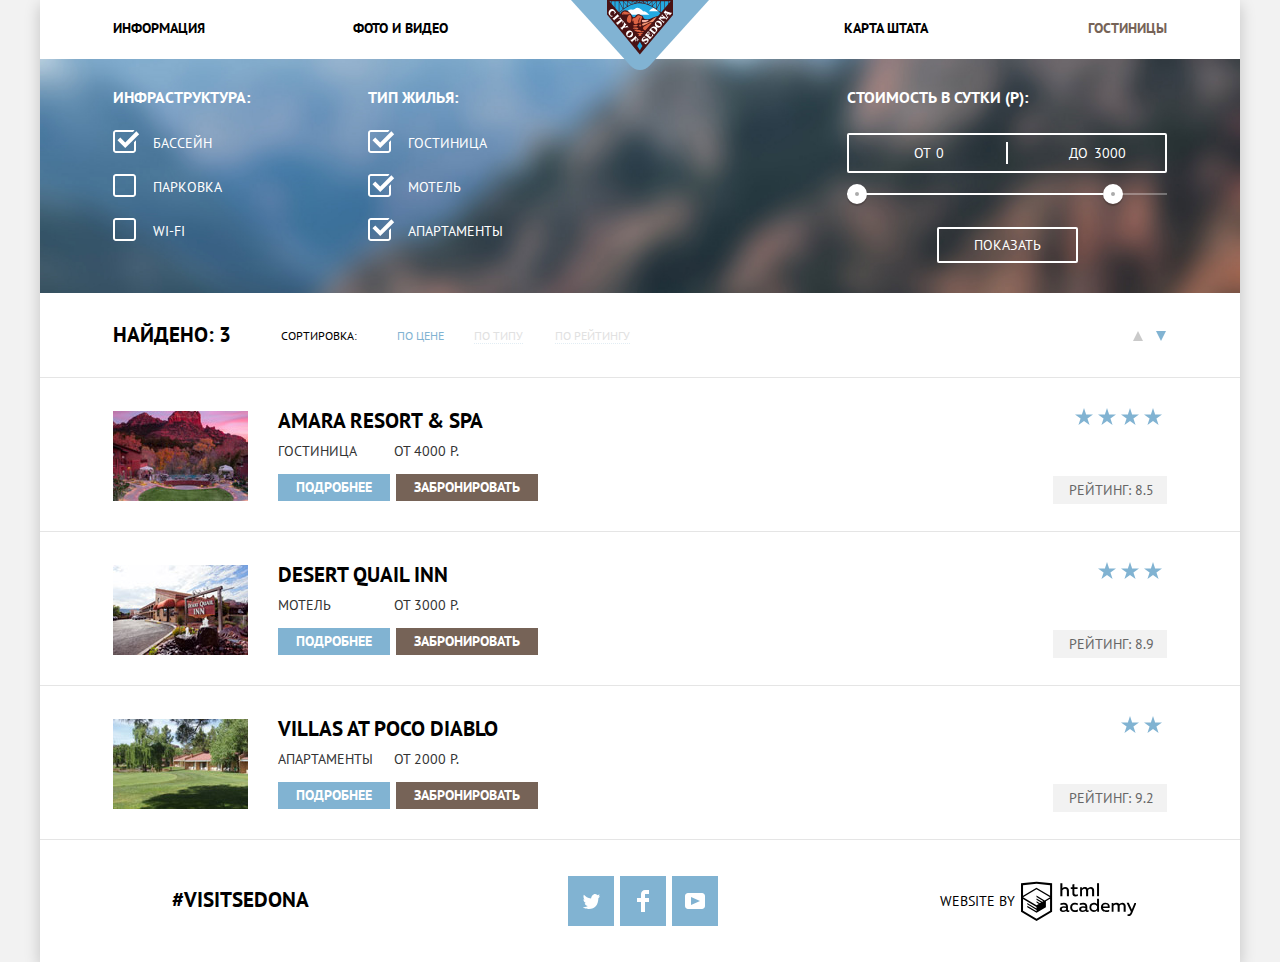
==== catalog.html @ a5a79d64 "Исправления" ====
<!DOCTYPE html>
<html lang="ru">
  <head>
    <meta charset="UTF-8">
    <title>Sedona Catalog</title>
    <link href="https://fonts.googleapis.com/css?family=PT+Sans:400,700" rel="stylesheet">
    <link rel="stylesheet" href="css/normalize.css">
    <link rel="stylesheet" href="css/style.css">
  </head>
  <body class="catalog-body">
    <div class="container">
      <header class="header">
        <a href="index.html"><img class="header-logo" src="img/logo.svg" alt="Логотип Седоны" width="140" height="70"></a>
        <h2 class="visually-hidden">Меню сайта</h2>
        <nav class="header-nav">
          <ul class="header-nav-list">
            <li class="header-nav-item">
              <a class="header-nav-phrase" href="info.html">Информация</a>
            </li>
            <li class="header-nav-item">
              <a class="header-nav-phrase" href="photo.html">Фото и видео</a>
            </li>
            <li class="header-nav-item">
              <a class="header-nav-phrase" href="map.html">Карта штата</a>
            </li>
            <li class="header-nav-item active">
              <a class="header-nav-phrase active">Гостиницы</a>
            </li>
          </ul>
        </nav>
      </header>
      <main>
        <h1 class="visually-hidden">Поиск гостиницы в Седоне</h1>
        <section class="filters">
          <h2 class="visually-hidden">Фильтры товаров</h2>
          <form class="filter" method="post" action="https://echo.htmlacademy.ru">
            <div class="filter-wrapper-first">
              <fieldset>
                <legend>Инфраструктура:</legend>
                <span class="visually-hidden">Отметьте инфраструктуру, можно несколько</span>
                <ul>
                  <li class="filter-option">
                    <input class="visually-hidden filter-input" type="checkbox" name="swimming-pool" id="filter-swimming-pool" checked>
                    <label class="filter-checkbox" for="filter-swimming-pool">Бассейн</label>
                  </li>
                  <li class="filter-option">
                    <input class="visually-hidden filter-input" type="checkbox" name="parking" id="filter-parking">
                    <label class="filter-checkbox" for="filter-parking">Парковка</label>
                  </li>
                  <li class="filter-option">
                    <input class="visually-hidden filter-input" type="checkbox" name="wi-fi" id="filter-wi-fi">
                    <label class="filter-checkbox" for="filter-wi-fi">Wi-Fi</label>
                  </li>
                </ul>
              </fieldset>
            </div>
            <div class="filter-wrapper-second">
              <fieldset>
                <legend>Тип жилья:</legend>
                <span class="visually-hidden">Отметьте тип жилья, можно несколько</span>
                <ul>
                  <li class="filter-option">
                    <input class="visually-hidden filter-input" type="checkbox" name="hotel" id="filter-hotel" checked>
                    <label class="filter-checkbox" for="filter-hotel">Гостиница</label>
                  </li>
                  <li class="filter-option">
                    <input class="visually-hidden filter-input" type="checkbox" name="motel" id="filter-motel" checked>
                    <label class="filter-checkbox" for="filter-motel">Мотель</label>
                  </li>
                  <li class="filter-option">
                    <input class="visually-hidden filter-input" type="checkbox" name="apartment" id="filter-apartment" checked>
                    <label class="filter-checkbox" for="filter-apartment">Апартаменты</label>
                  </li>
                </ul>
              </fieldset>
            </div>
            <div class="range-filter">
          <form action="https://echo.htmlacademy.ru">
          <fieldset class="multiply-filter">
          <legend>Стоимость в сутки (р):</legend>
          <div class="price-controls">
          <label class="min-price">от <input name="min-price" type="text" value="0">
          </label>
          <label class="max-price">до <input name="max-price" type="text" value="3000">
          </label>
          </div>
          <div class="range-controls">
          <div class="scale">
          <div class="bar"></div>
          </div>
          <div class="toggle toggle-min"></div>
          <div class="toggle toggle-max"></div>
          </div>
          </fieldset>
          <button class="show-btn" type="submit">Показать</button>
          </form>
          </div>
        </section>
        <section>
          <div class="sort-wrapper">
            <h3>Найдено: 3</h3>
            <div class="sort-phrase">
              <span class="catalog-sorting">Сортировка:</span>
            </div>
            <ul class="sort-btn-list">
              <li class="sort-btn-item">
                <a class="sort-btn active" href="#">По цене</a>
              </li>
              <li class="sort-btn-item">
                <a class="sort-btn" href="#">По типу</a>          
              </li>
              <li class="sort-btn-item">
                <a class="sort-btn" href="#">По рейтингу</a>          
              </li>
            </ul>
            <ul class="sort-triangle-list">
              <li class="sort-triangle-item">
                <a class="sort-triangle-up" href="#"></a>
              </li>
              <li class="sort-triangle-item">
                <a class="sort-triangle-down" href="#"></a>
              </li>
            </ul>
          </div>
          <h2 class="visually-hidden">Найденно жильё</h2>
          <ul class="catalog-list">
            <li class="catalog-item">
              <article>
                <div class="catalog-item-img">
                  <img src="img/article-1.jpg" alt="Фото жилья" width="135" height="90">
                </div>
                <div class="catalog-item-info">
                  <h1><a class="catalog-item-name" href="catalog-item.html">Amara resort & spa</a></h1>
                  <div class="catalog-item-info-wrapper">
                    <div class="catalog-item-phrase-housing"><span>Гостиница</span></div>
                    <div class="catalog-item-phrase-price"><span>от 4000 Р.</span></div>
                  </div>
                  <div class="catalog-btn-info-wrapper">
                    <a class="detail-btn">Подробнее</a>
                    <a class="reserve-btn">Забронировать</a>
                  </div>
                </div>
                <div class="catalog-item-raiting">
                  <span class="catalog-item-raiting-star" aria-label="4 звезды">
                  <span class="raiting-star">Звезда</span>
                  <span class="raiting-star">Звезда</span>
                  <span class="raiting-star">Звезда</span>
                  <span class="raiting-star">Звезда</span>
                  </span>
                  <span class="raiting">Рейтинг: 8.5</span>
                </div>
              </article>
            </li>
            <li class="catalog-item">
              <article>
                <div class="catalog-item-img">
                  <img src="img/article-2.jpg" alt="Фото жилья" width="135" height="90">
                </div>
                <div class="catalog-item-info">
                  <h1><a class="catalog-item-name" href="catalog-item.html">Desert quail inn</a></h1>
                  <div class="catalog-item-info-wrapper">
                    <div class="catalog-item-phrase-housing"><span>Мотель</span></div>
                    <div class="catalog-item-phrase-price"><span>от 3000 Р.</span></div>
                  </div>
                  <div class="catalog-btn-info-wrapper">
                    <a class="detail-btn">Подробнее</a>
                    <a class="reserve-btn">Забронировать</a>
                  </div>
                </div>
                <div class="catalog-item-raiting">
                  <span class="catalog-item-raiting-star" aria-label="3 звезды">
                  <span class="raiting-star">Звезда</span>
                  <span class="raiting-star">Звезда</span>
                  <span class="raiting-star">Звезда</span>
                  </span>
                  <span class="raiting">Рейтинг: 8.9</span>
                </div>
              </article>
            </li>
            <li class="catalog-item">
              <article>
                <div class="catalog-item-img">
                  <img src="img/article-3.jpg" alt="Фото жилья" width="135" height="90">
                </div>
                <div class="catalog-item-info">
                  <h1><a class="catalog-item-name" href="catalog-item.html">Villas at poco diablo</a></h1>
                  <div class="catalog-item-info-wrapper">
                    <div class="catalog-item-phrase-housing"><span>Апартаменты </span></div>
                    <div class="catalog-item-phrase-price"><span>от 2000 Р.</span></div>
                  </div>
                  <div class="catalog-btn-info-wrapper">
                    <a class="detail-btn">Подробнее</a>
                    <a class="reserve-btn">Забронировать</a>
                  </div>
                </div>
                <div class="catalog-item-raiting">
                  <span class="catalog-item-raiting-star" aria-label="2 звезды">
                  <span class="raiting-star">Звезда</span>
                  <span class="raiting-star">Звезда</span>
                  </span>
                  <span class="raiting">Рейтинг: 9.2</span>
                </div>
              </article>
            </li>
          </ul>
        </section>
      </main>
      <footer class="footer">
        <div class="hashtag-wrapper">
          <span class="visually-hidden">Распространяйте хэштег</span>
          <a class="hashtag" href="#">#Visitsedona</a>
        </div>
        <ul class="social-btn-list">
          <li class="social-btn-item">
            <a class="social-btn twitter" href="#">
            <span class="visually-hidden">Седона в Твиттере</span>
            </a>
          </li>
          <li class="social-btn-item">
            <a class="social-btn facebook" href="#">
            <span class="visually-hidden">Седона в Фейсбуке</span>
            </a>
          </li>
          <li class="social-btn-item">
            <a class="social-btn youtube" href="#">
            <span class="visually-hidden">Седона в Ютубе</span>
            </a>
          </li>
        </ul>
        <div class="copyright">
          <span>Website by</span>
          <a class="copyright-logo" href="https://htmlacademy.ru/intensive/htmlcss">
            <svg class="htmlacademy" width="115px" height="41px" id="Layer_1" data-name="Layer 1" xmlns="http://www.w3.org/2000/svg" viewBox="0 0 113 39">
              <title>HTML Academy</title>
              <path d="M401.93,351.51a2.07,2.07,0,0,0,.58-0.11v1.4a3.41,3.41,0,0,1-1.24.22,1.75,1.75,0,0,1-1.75-1,5.08,5.08,0,0,1-3.3,1.13c-1.59,0-3.06-.87-3.06-2.68,0-2.24,2.08-2.93,3.9-2.93a11.63,11.63,0,0,1,2.28.26v-0.31c0-1.09-.8-1.86-2.3-1.86a7.79,7.79,0,0,0-3.15.67v-1.79a10.72,10.72,0,0,1,3.35-.58c2.48,0,4,1.18,4,3.83v3.14A0.57,0.57,0,0,0,401.93,351.51Zm-6.76-1.19a1.42,1.42,0,0,0,1.64,1.29,3.56,3.56,0,0,0,2.53-1V349.1a10.21,10.21,0,0,0-1.9-.22C396.34,348.89,395.17,349.23,395.17,350.33Z" transform="translate(-355.09 -323.29)" />
              <path d="M408.15,343.91a5.29,5.29,0,0,1,2.7.67v1.79a4.28,4.28,0,0,0-2.42-.73,2.89,2.89,0,1,0,0,5.76,5.26,5.26,0,0,0,2.55-.67v1.8a6.58,6.58,0,0,1-2.9.6,4.42,4.42,0,0,1-4.72-4.54A4.54,4.54,0,0,1,408.15,343.91Z" transform="translate(-355.09 -323.29)" />
              <path d="M420.93,351.51a2.07,2.07,0,0,0,.58-0.11v1.4a3.41,3.41,0,0,1-1.24.22,1.75,1.75,0,0,1-1.75-1,5.08,5.08,0,0,1-3.3,1.13c-1.59,0-3.06-.87-3.06-2.68,0-2.24,2.08-2.93,3.9-2.93a11.63,11.63,0,0,1,2.28.26v-0.31c0-1.09-.8-1.86-2.3-1.86a7.79,7.79,0,0,0-3.15.67v-1.79a10.72,10.72,0,0,1,3.35-.58c2.48,0,4,1.18,4,3.83v3.14A0.57,0.57,0,0,0,420.93,351.51Zm-6.76-1.19a1.42,1.42,0,0,0,1.64,1.29,3.56,3.56,0,0,0,2.53-1V349.1a10.21,10.21,0,0,0-1.9-.22C415.33,348.89,414.17,349.23,414.17,350.33Z" transform="translate(-355.09 -323.29)" />
              <path d="M431.76,340.14V352.9H430v-1.39a4.07,4.07,0,0,1-3.35,1.62,4.62,4.62,0,0,1,0-9.22,4,4,0,0,1,3.15,1.37v-5.14h2ZM427,345.62a2.9,2.9,0,0,0,0,5.8,3,3,0,0,0,2.79-1.84v-2.13A3.06,3.06,0,0,0,427,345.62Z" transform="translate(-355.09 -323.29)" />
              <path d="M438.08,343.91c3.48,0,4.68,2.81,4.12,5.34h-6.58c0.22,1.57,1.75,2.22,3.35,2.22a6.41,6.41,0,0,0,2.77-.62v1.68a7.5,7.5,0,0,1-3.14.6c-2.68,0-5-1.53-5-4.61A4.39,4.39,0,0,1,438.08,343.91Zm0.09,1.62a2.39,2.39,0,0,0-2.57,2.26h4.85A2.06,2.06,0,0,0,438.17,345.53Z" transform="translate(-355.09 -323.29)" />
              <path d="M444.19,352.9v-8.75h1.73v1.09a4,4,0,0,1,2.92-1.33,3,3,0,0,1,2.73,1.4,4.33,4.33,0,0,1,3.06-1.4,3.21,3.21,0,0,1,3.32,3.52v5.47h-2v-5.41a1.67,1.67,0,0,0-1.73-1.84,2.94,2.94,0,0,0-2.17,1.18c0,0.2,0,.4,0,0.6v5.47h-2v-5.41a1.67,1.67,0,0,0-1.73-1.84,3.11,3.11,0,0,0-2.32,1.35v5.91h-2Z" transform="translate(-355.09 -323.29)" />
              <path d="M466.56,344.15h2l-4.1,9.93c-0.95,2.28-2.19,3-3.52,3a5,5,0,0,1-1.15-.15v-1.66a3,3,0,0,0,.89.13c0.95,0,1.66-.67,2.17-2l0.18-.44-4.16-8.82H461l3,6.6Z" transform="translate(-355.09 -323.29)" />
              <path d="M395.75,324.82v5a4,4,0,0,1,2.83-1.2,3.41,3.41,0,0,1,3.61,3.57v5.41h-2v-5.16a1.9,1.9,0,0,0-2-2.1,3.08,3.08,0,0,0-2.44,1.46v5.8h-2V324.82h2Z" transform="translate(-355.09 -323.29)" />
              <path d="M407.52,325.71v3.12h3.17v1.71h-3.17v4c0,1.15.53,1.53,1.66,1.53a4.71,4.71,0,0,0,1.77-.35v1.68a7.14,7.14,0,0,1-2.35.38,2.68,2.68,0,0,1-3-2.88v-4.38H404v-1.71h1.57v-2.64Z" transform="translate(-355.09 -323.29)" />
              <path d="M413.19,337.58v-8.75h1.73v1.09a4,4,0,0,1,2.92-1.33,3,3,0,0,1,2.73,1.4,4.33,4.33,0,0,1,3.06-1.4,3.21,3.21,0,0,1,3.32,3.52v5.47h-2v-5.41a1.67,1.67,0,0,0-1.73-1.84,2.94,2.94,0,0,0-2.17,1.18c0,0.2,0,.4,0,0.6v5.47h-2v-5.41a1.67,1.67,0,0,0-1.73-1.84,3.11,3.11,0,0,0-2.32,1.35v5.91h-2Z" transform="translate(-355.09 -323.29)" />
              <rect x="74.72" y="1.52" width="1.95" height="12.76" />
              <path d="M370.53,323.31l-0.16,0-15.28,1.6v28L370.37,362l15.28-9.09v-28Zm13.12,28.45-13.28,7.9-13.28-7.9V340.28l13.22,7.87,0,1.43-9.07-5.4v1.38l9.11,5.47,0,1.46-9.1-5.42v1.38l9.11,5.47h0l9.19-5.5v-1.39h0v-4.52l4.1-2.45v11.67Zm0-13.16L380,340.74h0l-1.68,1-8-4.76v1.38l6.84,4.07-0.06,0-0.15.09-1,.57-5.64-3.36v1.38l4.45,2.65-1.05.7,0,0-3.36-2v1.38l2.21,1.3-2.25,1.35-13.16-7.82,13.17-7.92h0Zm0-1.39-13.35-7.87h0l-13.2,7.86v-10.5l13.28-1.39,13.28,1.39v10.51Z" transform="translate(-355.09 -323.29)" />
            </svg>
          </a>
        </div>
      </footer>
    </div>
  </body>
</html>
---- css/style.css ----
body {
	margin:0;
	padding:0;

	font-family: "PT Sans", Arial, sans-serif;
	font-size: 14px;
	font-weight: 400;
	line-height: 26px;
	color: #000000;
	text-transform: uppercase;
	background-color: #f2f2f2;
}

.catalog-body {
	line-height: 21px;
}

.visually-hidden:not(:focus):not(:active),
input[type="checkbox"].visually-hidden,
input[type="radio"].visually-hidden {
  position: absolute;

  width: 1px;
  height: 1px;
  margin: -1px;
  border: 0;
  padding: 0;

  white-space: nowrap;

  clip-path: inset(100%);
  clip: rect(0 0 0 0);
  overflow: hidden;
}

a {
	text-decoration: none;
}

.container {
	max-width: 1200px;
	margin: 0 auto;

	box-shadow: 0 5px 15px 0 rgba(0,1,1,0.2);
	background-color: #ffffff;
}

.header {
	max-width: 1200px;

	position: relative;
	display: flex;

	background-color: #ffffff;

	z-index:1;
}

.header-logo {
	position: absolute;
	z-index: 1;

	left: 530px;
}

.header-nav {
	width: 1200px;
	min-height: 55px;

	font-weight: 700;
	line-height: 26px;
}

.header-nav-list {
	margin:0;
	padding: 0;
	margin-top: 15px;
	margin-bottom: 18px;

	display: flex;

	list-style: none;
}

.header-nav-item {
	width: 240px;
}

.header-nav-phrase.active {
	color: #766357;
}

.header-nav-phrase:hover {
	color: #81b3d2;
}

.header-nav-phrase:active {
	color: #b2b2b2;
}

.header li:nth-child(1) {
	margin-left: 73px;
}

.header li:nth-child(2) {
	margin-right: 48px;
}

.header li:nth-child(3) {
	text-align: end;

	margin-left: 48px;
}

.header li:nth-child(4) {
	text-align: end;

	margin-right: 73px;
}

.header-nav a {
	color: #000000;
}

.img-background-mask {
	bottom: 0;
	position: absolute;

	z-index: 1;
}

.img-background-wrapper {
		position: relative;

		min-height: 508px;
}

.img-background {
	position: absolute;

	transform: translateY(-28.5%);

	z-index:1;

	top:220px;
}

.img-welcome {
	position: absolute;

	left:50%;
	margin-left: -230px;
	top:74px;

	z-index: 1;
}

.info-wrapper {
	margin: 0 auto;
	padding-top: 60px;

	width: 570px;

	text-align: center;
}

.info-wrapper-about {
	position: relative;
	
	background-color: #ffffff;

	z-index: 1;

	padding-bottom: 55px;
}

.info-wrapper h1 {
	margin:0;
	margin-bottom: 35px;

	font-size: 21px;
	font-weight: 700;
}

.info-wrapper p {
	margin:0;
}

.info-wrapper p,
.recommended-content p,
.reason.list p{
	color: #333333;
}

.reason {
	display: flex;

	color: #ffffff;
}

.reason-content {
	text-align: center;

	padding-top: 45px;

	width: 400px;

	background-color: #81b3d2;

}

.reason-content h2 {
	padding-left: 125px;
	padding-right: 124px;
}

.reason-content p,
.recommended-content p {
	padding-left: 55px;
	padding-right: 55px;
}

.reason-img {
	line-height: 0;
	font-size: 0;
}

.recommended {
	display: flex;

	margin-top: 57px;
}

.recommended-content {
	position: relative;

	padding-top:105px;

	text-align: center;

	width: 400px;
}

.recommended-content::before {
	content:"";
  
  position: absolute;

  top:0;
}

.recommended-content:nth-child(1)::before {
	background-image: url(../img/icon-1.svg);

	width: 75px;
	height: 72px;

	left:160px;
}

.recommended-content:nth-child(2)::before {
	background-image: url(../img/icon-3.svg);

	width: 74px;
	height: 70px;

	left:162px;
}

.recommended-content:nth-child(3)::before {
	background-image: url(../img/icon-2.svg);

	width: 64px;
	height: 76px;

	left:168px;
}

.reason.second {
	flex-direction: row-reverse;

	margin-top:85px;
}

.reason h2,
.recommended-content h2 {
	font-size: 21px;
	font-weight: 700;
	line-height: 21px;
}

.reason-list {
	display: flex;

	color: #000000;
}

.reason-list p {
	padding-left: 70px;
	padding-right: 70px;
}

.reason-content-item:nth-child(2) p{
	padding-left: 60px;
	padding-right: 60px;
} 

.reason-content-item {
	text-align:center;
	padding-top:45px;
	padding-bottom: 65px;

	width:400px;

	background-color: #eeeeee;
}

.reason-content-item h2 {
	padding-left: 130px;
	padding-right: 130px;
}

.search-hotel {
	display: flex;
	flex-direction: column;
	justify-content: center;

	text-align: center;
}

.search-hotel h3{
	font-size: 30px;
	font-weight: 700;
	line-height: 36px;
}

.search-hotel p {
	color: #333333;

  line-height: 24px;
}

.search-hotel a {
	font-size: 21px;
	font-weight: 700;

	color: #ffffff;
}

.search-hotel-btn-wrapper {
	position:relative;

	margin: 0 auto;
	margin-top:50px;

	box-sizing: border-box;

	max-width: 570px;

	background-color: #766357;
}

.search-hotel-btn {
    font-family:"PT Sans", Arial, sans-serif;
    font-size: 21px;
    font-weight: 700;

    text-transform: uppercase;

    color:#ffffff;

    border:0 none;

    background-color: #766357;

	  padding-left: 140px;
    padding-right: 140px;
    padding-top: 34px;
    padding-bottom: 34px;
}

.search-hotel-btn:hover {
	background-color: #604e43;
}

.search-hotel-btn:active {
	background-color: #503e33;

	color:#857871;
}

.chose-date {
	font: inherit;
	text-transform: uppercase;

	box-sizing: border-box;

	width: 345px;

	margin:0;
	padding:0;
	padding-top: 6px;
	padding-bottom: 6px;
	padding-left: 12px;

	background-color: #f2f2f2;

	border:0 none;

	outline: none;

}
.chose-date:hover {
	background-color: #ebebeb;
}

.chose-date:focus {
	background-color: #ffffff;
	
	box-shadow: inset 0 0 0 2px #e5e5e5;
}

.chose-wrapper {
	display: flex;
}

.calendar-btn {
	position: absolute;

	width:30px;
	height: 38px;

	border: 0 none;
	
	top:0;
	bottom:0;
	right:0;
	margin:0;
	padding: 0;

	background-color: transparent;

	cursor: pointer;
}

.calendar-icon {
	fill: #cacaca;
}

.calendar-icon:hover {
	fill: #000000;
}

.calendar-icon:active {
	fill: #81b3d2;
}

.chose-wrapper:nth-child(1) {
	margin-top: 55px;
}

.chose-wrapper:nth-child(2) {
	margin-top: 29px;
}

.search-hotel-popup {
	max-width: 570px;
	display: none;

	margin: 0 auto;

	font-weight: 700;
}

.show {
	max-width: 570px;
	display: block;

	margin: 0 auto;

	font-weight: 700;
}

.search-hotel-popup form {
	position: absolute;
	left:0;
	right:0;

	z-index: 1;

	text-align: start;

	display: flex;
	padding-left: 55px;
	padding-right: 55px;

	background-color: #ffffff;

	flex-direction: column;
}

.search-hotel-popup label {
	align-self: center;
}

.search-hotel-popup input {
	font-weight: 700;
}

.chose-date-wrapper {
	position: relative;
}

.search-hotel-popup label {
	width:115px;
}

.increase {
	border:0 none;
	
	width:38px;
	height: 38px;

	position: absolute;

	left:0;
	top:0;
	bottom:0;

	background-color: #f2f2f2;
	color:#a9a9a9;

	cursor: pointer;

}

.decrease {
	border:0 none;
	
	width:38px;
	height: 38px;

	position: absolute;

	right:0;
	top:0;
	bottom:0;

	background-color: #f2f2f2;
	color:#a9a9a9;

	cursor: pointer;
}

.increase:hover,
.decrease:hover {
	color: #000000;
} 

.increase:active,
.decrease:active {
	color: #81b3d2;
} 

.chose-people-wrapper {
	margin-top: 30px;

	display: flex;
}

.chose-number-wrapper {
	display: flex;

	position: relative;
}

.chose-number-wrapper input {
	padding-top: 14px;
	padding-bottom: 14px;

	box-sizing: border-box;

	height: 38px;
}

.chose-number {
	text-align: center;

	margin:0;
	padding:0;

	border: 0 none;

	background-color: #f2f2f2;
	max-width: 115px;
}

.search-btn {
	background-color: #81b3d2;

	border: 0 none;
	
	margin-top: 55px;
	margin-bottom: 55px;
	padding-top: 20px;
	padding-bottom: 20px;

	font-size: 21px;
	text-transform: uppercase;

	color:#ffffff;
}

.search-btn:hover {
	background-color: #669ec0;
}

.search-btn:active {
	background-color: #5496bd;

	color: #88b6d1;
}

.chose-people-wrapper label:nth-of-type(2) {
	box-sizing: border-box;
	text-align: end;

	padding-right: 25px;
}

.footer {
	display: flex;
	align-items: center;

	padding:36px 72px 36px 72px;
}

.copyright {
	width: 328px;

	display: flex;
	box-sizing: border-box;
	align-items: center;

	padding-left: 100px;
}

.copyright span {
	padding-right: 6px;
}

.hashtag-wrapper {
	box-sizing: border-box;
	padding-left: 60px;

	width:328px;
}

.hashtag {
	font-size: 21px;
	font-weight: 700;

	color: #000000;
}

.social-btn-list {
	width:400px;

	margin:0;
	padding:0;

	display: flex;
	justify-content: center;

	list-style: none;
}

.social-btn-item {
	margin-left: 6px;

	background-color: #81b3d2;
}

.social-btn {
	display: flex;
	position: relative;
	justify-content: center;
	align-items: center;

	width: 46px;
	height: 50px;
}

.social-btn.twitter::before {
	position:absolute;

	width: 17px;
	height: 15px;

	content: "";

	background-image: url(../img/twitter.svg)
}

.social-btn.twitter:active::before {
	opacity: .3;
}

.social-btn.facebook::before {
	position:absolute;

	width: 12px;
	height: 22px;

	content: "";

	background-image: url(../img/facebook.svg)
}

.social-btn.facebook:active::before {
	opacity: .3;
}

.social-btn.youtube::before {
	position:absolute;

	width: 20px;
	height: 16px;

	content: "";

	background-image: url(../img/youtube.svg)
}

.social-btn.youtube:active::before {
	opacity: .3;
}


.social-btn-item:hover {
	background-color: #669ec0;
}

.social-btn-item:active {
	background-color: #5496bd;
}

.social-icon {
	fill:#ffffff;
}

.map {
	position: relative;
}

.copyright-logo {
	width: 115px;
	height: 41px;
}

.htmlacademy {
	fill: #000000;
}

.htmlacademy:hover {
	fill: #81b3d2;
}

.htmlacademy:active {
	fill: #bdbbbc;
}


footer.index {
	position: absolute;
	z-index: 1;

	background-color: #ffffff;

	opacity: .9;

	bottom:0;
}

/* Стилизация каталога */
.filters {
	background-image: url(../img/filter-Background-full.jpg);
	background-size: 100% auto;
	background-position: center;

	padding-top: 28px;
	padding-bottom: 30px;
}

.filter {
	display: flex;

}

.filter fieldset {
	border: 0 none;

	margin:0;
	padding:0;
}

.filter-wrapper-first {
	padding-left: 73px;

	min-width: 240px;
}

.filter-wrapper-second {
	box-sizing: border-box;

	padding-left:15px;

	min-width: 240px;
}

.filter-wrapper-first ul,
.filter-wrapper-second ul {
	margin:0;
	padding:0;
}

.filter legend {
	margin-bottom: 25px;

	font-size: 16px;
	font-weight: 700;

	color: #ffffff;
}

.filter ul {
	list-style: none;
}

.filter-option label {
	color: white;
}

.filter-option {
	position: relative;
}

.filter-checkbox {
	padding-left: 40px;

	user-select: none;
}

.filter-checkbox::before {
	content: "";

	position: absolute;
	left:0;
	bottom:1px;

	width:23px;
	height:23px;

	background-image: url(../img/checkbox-off.svg);
}

.filter-input:checked ~ .filter-checkbox::before {
	content: "";

	position: absolute;
	left:0;
	bottom: 1px;

	width:27px;
	height:23px;

	background-image: url(../img/checkbox-on.svg);
}

.filter-option:nth-child(2),
.filter-option:nth-child(3) {
	margin-top: 23px;
}

.multiply-filter {
	margin:0;
	padding:0;

	border: 0 none;
}

.price-controls {
  position: relative;
  
  height: 36px;
  margin-bottom: 20px;

  font-size: 0;

  border: 2px solid #ffffff;
  border-radius: 2px;
}

.price-controls::after {
  content: "";
  position: absolute;
  top: 50%;
  left: 50%;

  width: 2px;
  height: 22px;

  background: #ffffff;
  transform: translate(-50%, -50%);
}

.price-controls label {
  display: inline-block;

  font-size: 14px;
  line-height: 34px;
  vertical-align: top;

  cursor: pointer;

  color: #ffffff;
}

.price-controls .min-price,
.price-controls .max-price {
  width: 90px;
  padding-left: 65px;
}

.price-controls input {
  width: 50px;
  margin: 0;

  color: inherit;
  font: inherit;

  background: none;
  border: none;
}

.toggle {
  position: absolute;
  top: -9px;

  width: 4px;
  height: 4px;

  background: #ababab;
  border: 8px solid #ffffff;
  border-radius: 50%;
  box-shadow: 0 2px 1px 0 rgba(0, 1, 1, 0.2);
  cursor: pointer;
}

.toggle:hover {
  background: #1c4f80;
}

.toggle.toggle-min {
  left: 0;
}

.toggle.toggle-max {
  left: 80%;
}

.toggle.toggle-min:hover,
.toggle.toggle-max:hover {
	transform: scale(1.1,1.1);

}

.range-filter {
  width: 330px;

  box-sizing: border-box;

  margin-left:auto;
  margin-right: 73px;
  padding-left:10px;

  color: #ffffff;
}

.range-controls {
	position: relative;

	margin-bottom: 32px;
}

.range-controls .scale {
	height: 2px;

	background: rgba(255, 255, 255, .3);
}

.range-controls .bar {
  width: 80%;
  height: 2px;

  background: #ffffff;
}

.toggle {
  width: 4px;
  height: 4px;

  background: #ababab;
  border: 8px solid #ffffff;
  border-radius: 50%;
  box-shadow: 0 2px 1px 0 rgba(0, 1, 1, 0.2);
  cursor: pointer;
}

.show-btn {
	display: block;
  margin: 0 auto;
  padding: 6px 35px;

  font-size: 14px;
  line-height: 20px;
  color: #ffffff;
  text-transform: uppercase;

  background: transparent;
  border: 2px solid #ffffff;
  border-radius: 2px;
  cursor: pointer;
}

.show-btn:hover {
	color: #000000;

  background: #ffffff;
}

.sort-wrapper {
  margin-top: 29px;
  margin-bottom: 29px;
  margin-left: 73px;
	margin-right: 73px;

	display: flex;
	position: relative;
	align-items: center;

}

.sort-wrapper h3 {
	font-size: 21px;
	line-height: 26px;
	font-weight: 700;

	margin:0;
	padding-right: 50px;
}

.sort-phrase {
	padding-right: 40px;
}

.catalog h3 {
	font-size: 21px;
	line-height: 26px;
	font-weight: 700;
}

.catalog-sorting,
.sort-btn {
	font-size: 12px;
	line-height: 18px;
}

.sort-btn-list {
	margin:0;
	padding:0;

	display: flex;

	list-style: none;
}

.sort-btn {
	color: #e1e1e1;

	border-bottom: 1px dotted #e2edf4;
}

.sort-btn:hover {
	color: #81b3d2;
}

.sort-btn:active {
	color: #000000;
}

.sort-btn-item:nth-child(1) {
	padding-right: 30px;
}

.sort-btn-item:nth-child(2) {
	padding-right: 32px;
}

.sort-btn.active{
	color: #81b3d2;

	border-bottom: none;
}

.sort-triangle-list {
	position: absolute;

	display: flex;
	
	right:0;
	top:-5px;

	list-style: none;
}

.sort-triangle-up {
	margin-right:12px;

	position: relative;
	display: block;

	width:11px;
	height: 10px;
}


.sort-triangle-down {
	position: relative;
	display: block;

	width:11px;
	height: 10px;
}


.sort-triangle-up::before {
	content:"";
	position: absolute;

	display: block;

	border-left: 5.5px solid transparent;
	border-right: 5.5px solid transparent;
	border-bottom: 10px solid #cacaca;
}

.sort-triangle-down::before {
	content:"";
	position: absolute;


	display: block;

	border-left: 5.5px solid transparent;
	border-right: 5.5px solid transparent;
	border-top: 10px solid #81b3d2;

}

.sort-triangle-up:hover::before  {
	content:"";
	position: absolute;

	display: block;

	border-left: 5.5px solid transparent;
	border-right: 5.5px solid transparent;
	border-bottom: 10px solid #000000;
}

.sort-triangle-up:active::before  {
	content:"";
	position: absolute;

	display: block;

	border-left: 5.5px solid transparent;
	border-right: 5.5px solid transparent;
	border-bottom: 10px solid #81b3d2;
}

.sort-triangle-down:hover::before  {
	content:"";
	position: absolute;

	display: block;

	border-left: 5.5px solid transparent;
	border-right: 5.5px solid transparent;
	border-top: 10px solid #000000;
}

.sort-triangle-down:active::before  {
	content:"";
	position: absolute;

	display: block;

	border-left: 5.5px solid transparent;
	border-right: 5.5px solid transparent;
	border-top: 10px solid #81b3d2;
}

.catalog-list {
	margin:0;
	padding:0;

	list-style: none;
}

.catalog-item {
	border-bottom: 1px solid #e5e5e5;
	
	padding-top: 30px;
	padding-bottom: 30px;
	padding-left: 73px;
	padding-right: 73px;
}

.catalog-item:nth-child(1) {
	border-top: 1px solid #e5e5e5;
}

.catalog-list article {
	display: flex;
}

.catalog-list h1 {
	font-size: 21px;
	font-weight: 700;
	line-height: 26px;
}

.catalog-item-name {
	color: #000000;
}

.catalog-item-name:hover {
	color: #81b3d2;
}

.catalog-item-name:active {
	color: #b2b2b2;
}

.catalog-item-info {
	margin-left: 30px;
}

.catalog-item-info h1 {
	margin:0;
	padding:0;
}

.catalog-item-img {
	line-height: 0;
	font-size:0;

	padding-top:3px;
}

.catalog-item-info span {
	color: #333333;
}

.catalog-item-info-wrapper {
	display: flex;

	padding-top: 7px;
}

.catalog-item-phrase-price {
		margin-left: 6px;
}
.catalog-item-phrase-housing {
	min-width: 110px;
}

.catalog-btn-info-wrapper {
	display: flex;

	margin-top: 12px;
}

.detail-btn,
.reserve-btn {
	font-weight: 700;

	color: #ffffff;

	padding-right: 18px;
	padding-left: 18px;
	padding-top: 3px;
	padding-bottom: 3px;
}

.detail-btn {
	background-color: #81b3d2;
}

.detail-btn:hover {
	background-color: #669ec0;
}

.detail-btn:active {
	background-color: #5496bd;
	color: #88b6d1;
}

.reserve-btn {
	margin-left: 6px;

	background-color: #766357;
}

.reserve-btn:hover {
	background-color: #604e43;
}

.reserve-btn:active {
	background-color: #503e33;

	color: #857871;
}

.catalog-item-raiting {
	position: relative;

	margin-top: auto;
	margin-left: auto;
}


.catalog-item-raiting-star {
	display: flex;
	flex-direction: row-reverse;

	margin-bottom: 55px;
}

.raiting-star {
	width:18px;
	height: 17px;

	margin-right: 5px;

	font-size: 0;

	background-image: url(../img/star.svg)

}

.raiting {
	padding-top: 5px;
	padding-bottom: 5px;
	padding-left: 16px;
	padding-right: 13px;

	background-color: #f2f2f2;

	color: #666666;
}
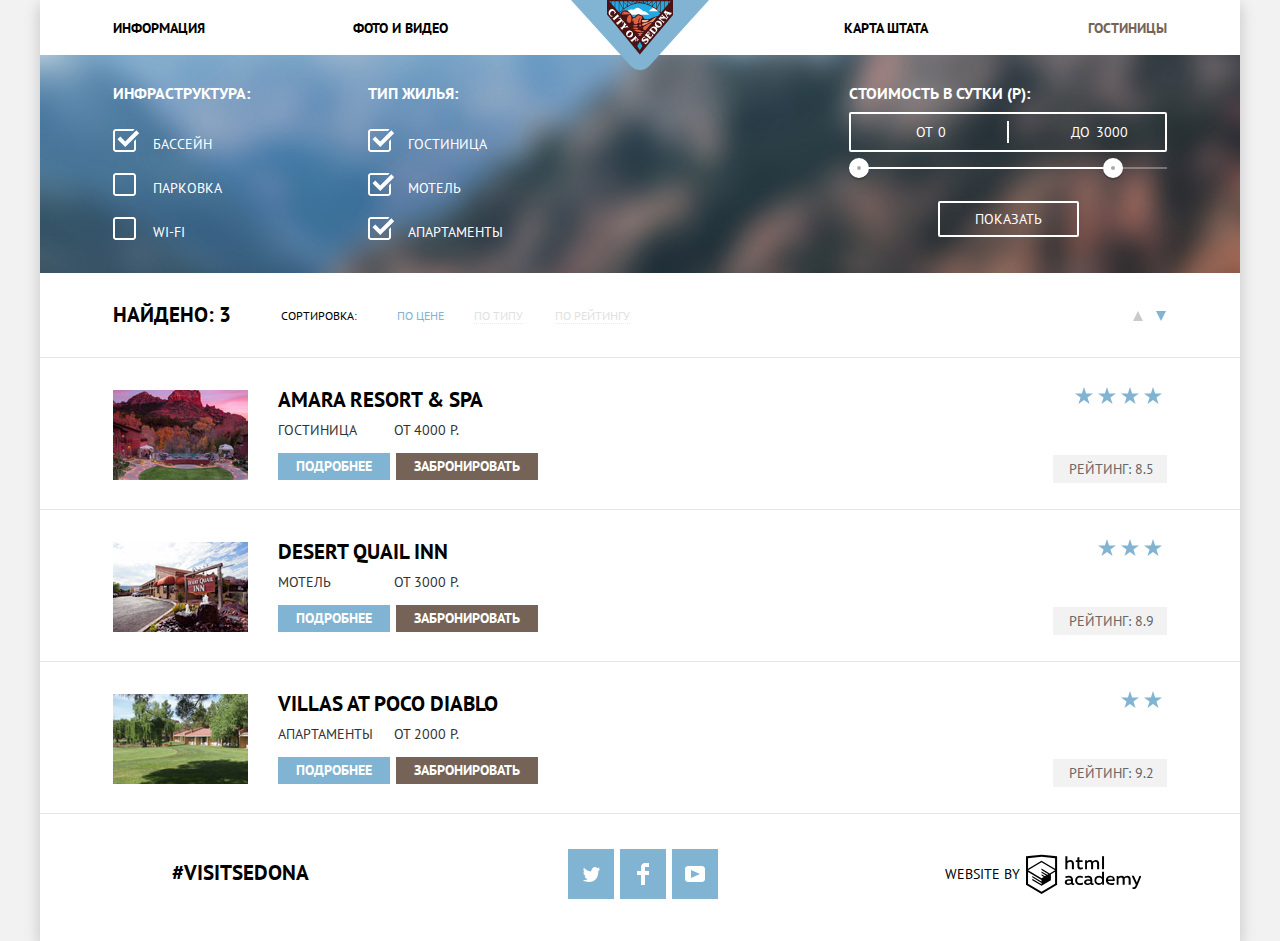
==== commit 95eb8ad0: "Минификация+Пиксель Перфект" ====
--- a/catalog.html
+++ b/catalog.html
@@ -4,8 +4,8 @@
     <meta charset="UTF-8">
     <title>Sedona Catalog</title>
     <link href="https://fonts.googleapis.com/css?family=PT+Sans:400,700" rel="stylesheet">
-    <link rel="stylesheet" href="css/normalize.css">
-    <link rel="stylesheet" href="css/style.css">
+    <link rel="stylesheet" href="css/normalize.min.css">
+    <link rel="stylesheet" href="css/style.min.css">
   </head>
   <body class="catalog-body">
     <div class="container">
@@ -33,7 +33,7 @@
         <h1 class="visually-hidden">Поиск гостиницы в Седоне</h1>
         <section class="filters">
           <h2 class="visually-hidden">Фильтры товаров</h2>
-          <form class="filter" method="post" action="https://echo.htmlacademy.ru">
+          <form class="filter" method="get" action="https://echo.htmlacademy.ru">
             <div class="filter-wrapper-first">
               <fieldset>
                 <legend>Инфраструктура:</legend>
@@ -75,26 +75,25 @@
               </fieldset>
             </div>
             <div class="range-filter">
-          <form action="https://echo.htmlacademy.ru">
-          <fieldset class="multiply-filter">
-          <legend>Стоимость в сутки (р):</legend>
-          <div class="price-controls">
-          <label class="min-price">от <input name="min-price" type="text" value="0">
-          </label>
-          <label class="max-price">до <input name="max-price" type="text" value="3000">
-          </label>
-          </div>
-          <div class="range-controls">
-          <div class="scale">
-          <div class="bar"></div>
-          </div>
-          <div class="toggle toggle-min"></div>
-          <div class="toggle toggle-max"></div>
-          </div>
-          </fieldset>
-          <button class="show-btn" type="submit">Показать</button>
+              <fieldset class="multiply-filter">
+                <legend>Стоимость в сутки (р):</legend>
+                <div class="price-controls">
+                  <label class="min-price">от <input name="min-price" type="text" value="0">
+                  </label>
+                  <label class="max-price">до <input name="max-price" type="text" value="3000">
+                  </label>
+                </div>
+                <div class="range-controls">
+                  <div class="scale">
+                    <div class="bar"></div>
+                  </div>
+                  <div class="toggle toggle-min"></div>
+                  <div class="toggle toggle-max"></div>
+                </div>
+              </fieldset>
+              <button class="show-btn" type="submit">Показать</button>
+            </div>
           </form>
-          </div>
         </section>
         <section>
           <div class="sort-wrapper">
--- a/css/style.min.css
+++ b/css/style.min.css
@@ -0,0 +1 @@
+body{margin:0;padding:0;font-family:"PT Sans",Arial,sans-serif;font-size:14px;font-weight:400;line-height:26px;color:#000;text-transform:uppercase;background-color:#f2f2f2}.catalog-body{line-height:21px}.visually-hidden:not(:focus):not(:active),input[type=checkbox].visually-hidden,input[type=radio].visually-hidden{position:absolute;width:1px;height:1px;margin:-1px;border:0;padding:0;white-space:nowrap;clip-path:inset(100%);clip:rect(0 0 0 0);overflow:hidden}a{text-decoration:none}.container{max-width:1200px;margin:0 auto;box-shadow:0 5px 15px 0 rgba(0,1,1,.2);background-color:#fff}.header{max-width:1200px;position:relative;display:flex;background-color:#fff;z-index:1}.header-logo{position:absolute;z-index:1;left:530px}.header-nav{width:1200px;min-height:55px;font-weight:700;line-height:26px}.header-nav-list{margin:0;padding:0;margin-top:15px;margin-bottom:12px;display:flex;list-style:none}.header-nav-item{width:240px}.header-nav-phrase.active{color:#766357}.header-nav-phrase:hover{color:#81b3d2}.header-nav-phrase:active{color:#b2b2b2}.header li:nth-child(1){margin-left:73px}.header li:nth-child(2){margin-right:48px}.header li:nth-child(3){text-align:end;margin-left:48px}.header li:nth-child(4){text-align:end;margin-right:73px}.header-nav a{color:#000}.img-background-mask{bottom:0;position:absolute;z-index:1}.img-background-wrapper{position:relative;min-height:508px}.img-background-wrapper::after{content:"";position:absolute;bottom:.5px;background:url(../img/polygon.svg) no-repeat center bottom;z-index:1;height:58px;width:1200px}.img-background{position:absolute;transform:translateY(-28.5%);z-index:1;top:225px;padding-bottom:57px}.img-welcome{position:absolute;left:50%;margin-left:-230px;top:74px;z-index:1}.info-wrapper{margin:0 auto;padding-top:60px;width:570px;text-align:center}.info-wrapper-about{position:relative;background-color:#fff;z-index:1;padding-bottom:45px}.info-wrapper h1{margin:0;margin-bottom:35px;font-size:21px;font-weight:700}.info-wrapper p{margin:0}.info-wrapper p,.recommended-wrapper p,.reason.list p{color:#333}.reason{display:flex;color:#fff}.reason-content{text-align:center;padding-top:30px;width:400px;background-color:#81b3d2;padding-left:49px;padding-right:49px}.reason-content h2{padding-left:75px;padding-right:76px}.recommended-wrapper p{padding-left:55px;padding-right:55px}.reason-img{line-height:0;font-size:0}.recommended{display:flex;margin-top:57px}.recommended-wrapper{position:relative;padding-top:105px;text-align:center;width:400px}.recommended-wrapper::before{content:"";position:absolute;top:0}.recommended-wrapper:nth-child(1)::before{background-image:url(../img/icon-1.svg);width:75px;height:72px;left:160px}.recommended-wrapper:nth-child(2)::before{background-image:url(../img/icon-3.svg);width:74px;height:70px;left:162px}.recommended-wrapper:nth-child(3)::before{background-image:url(../img/icon-2.svg);width:64px;height:76px;left:168px}.recommended-content{margin:0;padding:0}.reason.second{flex-direction:row-reverse;margin-top:65px}.reason h2,.recommended-wrapper h2{font-size:21px;font-weight:700;line-height:21px}.reason-list{display:flex;color:#000}.reason-list p{padding-left:70px;padding-right:70px}.reason-content-item:nth-child(2) p{padding-left:60px;padding-right:60px}.reason-content-item{text-align:center;padding-top:45px;padding-bottom:55px;width:400px;background-color:#eee}.reason-content-item h2{margin:0;margin-bottom:14px;padding-left:130px;padding-right:130px}.reason-content-item p{margin:0;margin-top:14px}.search-hotel{padding-top:50px;display:flex;flex-direction:column;justify-content:center;text-align:center}.search-hotel h3{margin:0;margin-bottom:22px;font-size:30px;font-weight:700;line-height:36px}.search-hotel p{margin:0;color:#333;line-height:24px}.search-hotel-info{padding-left:313px;padding-right:313px}.search-hotel a{font-size:21px;font-weight:700;color:#fff}.search-hotel-btn-wrapper{position:relative;margin:0 auto;margin-top:50px;box-sizing:border-box;max-width:570px;background-color:#766357}.search-hotel-btn{font-family:"PT Sans",Arial,sans-serif;font-size:21px;font-weight:700;text-transform:uppercase;color:#fff;border:0;background-color:#766357;padding-left:140px;padding-right:140px;padding-top:29px;padding-bottom:31px}.search-hotel-btn:hover{background-color:#604e43}.search-hotel-btn:active{background-color:#503e33;color:#857871}.chose-date{font:inherit;text-transform:uppercase;box-sizing:border-box;width:345px;margin:0;padding:0;padding-top:6px;padding-bottom:6px;padding-left:12px;background-color:#f2f2f2;border:0;outline:0}.chose-date:hover{background-color:#ebebeb}.chose-date:focus{background-color:#fff;box-shadow:inset 0 0 0 2px #e5e5e5}.chose-wrapper{display:flex}.calendar-btn{position:absolute;width:30px;height:38px;border:0;top:0;bottom:0;right:0;margin:0;padding:0;padding-right:10px;background-color:transparent;cursor:pointer}.calendar-icon{fill:#cacaca}.calendar-icon:hover{fill:#000}.calendar-icon:active{fill:#81b3d2}.chose-wrapper:nth-child(1){margin-top:55px}.chose-wrapper:nth-child(2){margin-top:29px}.search-hotel-popup-wrapper{position:absolute;left:0;right:0;z-index:1;max-width:570px;display:none;margin:0 auto;font-weight:700}.show{max-width:570px;display:block;margin:0 auto;font-weight:700}.search-hotel-popup{text-align:start;display:flex;padding-left:55px;padding-right:55px;background-color:#fff;flex-direction:column}.search-hotel-popup-wrapper.show{animation:popupshow .6s forwards}@keyframes popupshow{0%{-webkit-transform:translateY(-90%);transform:translateY(-90%);opacity:0}to{-webkit-transform:translateY(0);transform:translateY(0);opacity:1}}.search-hotel-popup label{align-self:center}.search-hotel-popup input{font-weight:700}.chose-date-wrapper{position:relative}.search-hotel-popup label{width:115px}.increase{border:0;width:38px;height:38px;position:absolute;left:0;top:0;bottom:0;background-color:#f2f2f2;color:#a9a9a9;cursor:pointer}.decrease{border:0;width:38px;height:38px;position:absolute;right:0;top:0;bottom:0;background-color:#f2f2f2;color:#a9a9a9;cursor:pointer}.increase:hover,.decrease:hover{color:#000}.increase:active,.decrease:active{color:#81b3d2}.chose-people-wrapper{margin-top:30px;display:flex}.chose-number-wrapper{display:flex;position:relative}.chose-number-wrapper input{padding-top:14px;padding-bottom:14px;box-sizing:border-box;height:38px}.chose-number{text-align:center;margin:0;padding:0;border:0;background-color:#f2f2f2;max-width:115px}.search-btn{background-color:#81b3d2;border:0;margin-top:55px;margin-bottom:55px;padding-top:14px;padding-bottom:20px;font-size:21px;text-transform:uppercase;color:#fff}.search-btn:hover{background-color:#669ec0}.search-btn:active{background-color:#5496bd;color:#88b6d1}.chose-people-wrapper label:nth-of-type(2){box-sizing:border-box;text-align:end;padding-right:25px}.footer{display:flex;align-items:center;padding:35px 72px 42px 72px}.copyright{width:328px;display:flex;box-sizing:border-box;align-items:center;padding-left:105px}.copyright span{padding-right:6px}.hashtag-wrapper{box-sizing:border-box;padding-left:60px;width:328px}.hashtag{font-size:21px;font-weight:700;color:#000}.social-btn-list{width:400px;margin:0;padding:0;display:flex;justify-content:center;list-style:none}.social-btn-item{margin-left:6px;background-color:#81b3d2}.social-btn{display:flex;position:relative;justify-content:center;align-items:center;width:46px;height:50px}.social-btn.twitter::before{position:absolute;width:17px;height:15px;content:"";background-image:url(../img/twitter.svg)}.social-btn.twitter:active::before{opacity:.3}.social-btn.facebook::before{position:absolute;width:12px;height:22px;content:"";background-image:url(../img/facebook.svg)}.social-btn.facebook:active::before{opacity:.3}.social-btn.youtube::before{position:absolute;width:20px;height:16px;content:"";background-image:url(../img/youtube.svg)}.social-btn.youtube:active::before{opacity:.3}.social-btn-item:hover{background-color:#669ec0}.social-btn-item:active{background-color:#5496bd}.social-icon{fill:#fff}.map{position:relative}.map-iframe{border:0}.copyright-logo{width:115px;height:41px}.htmlacademy{fill:#000}.htmlacademy:hover{fill:#81b3d2}.htmlacademy:active{fill:#bdbbbc}footer.index{position:absolute;z-index:1;background-color:#fff;opacity:.9;bottom:0}.filters{background-image:url(../img/filter-Background-full.jpg);background-size:100% auto;background-position:center;padding-top:28px;padding-bottom:30px}.filter{display:flex}.filter fieldset{border:0;margin:0;padding:0}.filter-wrapper-first{padding-left:73px;min-width:240px}.filter-wrapper-second{box-sizing:border-box;padding-left:15px;min-width:240px}.filter-wrapper-first ul,.filter-wrapper-second ul{margin:0;padding:0}.filter legend{margin-bottom:8px;font-size:16px;font-weight:700;color:#fff}.filter ul{list-style:none;margin-top:22px}.filter-option label{color:#fff}c .filter-option{position:relative}.filter-checkbox{position:relative;padding-left:40px;user-select:none}.filter-checkbox::before{content:"";position:absolute;left:0;bottom:1px;width:23px;height:23px;background-image:url(../img/checkbox-off.svg)}.filter-input:checked~.filter-checkbox::before{content:"";position:absolute;left:0;bottom:1px;width:27px;height:23px;background-image:url(../img/checkbox-on.svg)}.filter-option:nth-child(2),.filter-option:nth-child(3){margin-top:23px}.filter-input:disabled+.filter-checkbox::before{content:"";position:absolute;left:0;bottom:1px;width:23px;height:23px;background-image:url(../img/disable-checkbox-off.svg)}.filter-input:checked:disabled+.filter-checkbox::before{content:"";position:absolute;left:0;bottom:1px;width:27px;height:23px;background-image:url(../img/disable-checkbox-on.svg)}.multiply-filter{margin:0;padding:0;border:0}.price-controls{position:relative;height:36px;margin-bottom:15px;font-size:0;border:2px solid #fff;border-radius:2px}.price-controls::after{content:"";position:absolute;top:50%;left:50%;width:2px;height:22px;background:#fff;transform:translate(-50%,-50%)}.price-controls label{display:inline-block;font-size:14px;line-height:34px;vertical-align:top;cursor:pointer;color:#fff}.price-controls .min-price,.price-controls .max-price{width:90px;padding-left:65px}.price-controls input{width:50px;margin:0;color:inherit;font:inherit;background:0 0;border:0}.toggle{position:absolute;top:-9px;width:4px;height:4px;background:#ababab;border:8px solid #fff;border-radius:50%;box-shadow:0 2px 1px 0 rgba(0,1,1,.2);cursor:pointer}.toggle:hover{background:#1c4f80}.toggle.toggle-min{left:0}.toggle.toggle-max{left:80%}.toggle.toggle-min:hover,.toggle.toggle-max:hover{transform:scale(1.1,1.1)}.range-filter{width:330px;box-sizing:border-box;margin-left:auto;margin-right:73px;padding-left:12px;color:#fff}.range-controls{position:relative;margin-bottom:32px}.range-controls .scale{height:2px;background:rgba(255,255,255,.3)}.range-controls .bar{width:80%;height:2px;background:#fff}.toggle{width:4px;height:4px;background:#ababab;border:8px solid #fff;border-radius:50%;box-shadow:0 2px 1px 0 rgba(0,1,1,.2);cursor:pointer}.show-btn{display:block;margin:0 auto;padding:6px 35px;font-size:14px;line-height:20px;color:#fff;text-transform:uppercase;background:0 0;border:2px solid #fff;border-radius:2px;cursor:pointer}.show-btn:hover{color:#000;background:#fff}.sort-wrapper{margin-top:29px;margin-bottom:29px;margin-left:73px;margin-right:73px;display:flex;position:relative;align-items:center}.sort-wrapper h3{font-size:21px;line-height:26px;font-weight:700;margin:0;padding-right:50px}.sort-phrase{padding-right:40px}.catalog h3{font-size:21px;line-height:26px;font-weight:700}.catalog-sorting,.sort-btn{font-size:12px;line-height:18px}.sort-btn-list{margin:0;padding:0;display:flex;list-style:none}.sort-btn{color:#e1e1e1;border-bottom:1px dotted #e2edf4}.sort-btn:hover{color:#81b3d2}.sort-btn:active{color:#000;border-color:transparent}.sort-btn-item:nth-child(1){padding-right:30px}.sort-btn-item:nth-child(2){padding-right:32px}.sort-btn.active{color:#81b3d2;border-bottom:none}.sort-triangle-list{position:absolute;display:flex;right:0;top:-5px;list-style:none}.sort-triangle-up{margin-right:12px;position:relative;display:block;width:11px;height:10px}.sort-triangle-down{position:relative;display:block;width:11px;height:10px}.sort-triangle-up::before{content:"";position:absolute;display:block;border-left:5.5px solid transparent;border-right:5.5px solid transparent;border-bottom:10px solid #cacaca}.sort-triangle-down::before{content:"";position:absolute;display:block;border-left:5.5px solid transparent;border-right:5.5px solid transparent;border-top:10px solid #81b3d2}.sort-triangle-up:hover::before{content:"";position:absolute;display:block;border-left:5.5px solid transparent;border-right:5.5px solid transparent;border-bottom:10px solid #000}.sort-triangle-up:active::before{content:"";position:absolute;display:block;border-left:5.5px solid transparent;border-right:5.5px solid transparent;border-bottom:10px solid #81b3d2}.sort-triangle-down:hover::before{content:"";position:absolute;display:block;border-left:5.5px solid transparent;border-right:5.5px solid transparent;border-top:10px solid #000}.sort-triangle-down:active::before{content:"";position:absolute;display:block;border-left:5.5px solid transparent;border-right:5.5px solid transparent;border-top:10px solid #81b3d2}.catalog-list{margin:0;padding:0;list-style:none}.catalog-item{border-bottom:1px solid #e5e5e5;padding-top:29px;padding-bottom:29px;padding-left:73px;padding-right:73px}.catalog-item:nth-child(1){border-top:1px solid #e5e5e5}.catalog-list article{display:flex}.catalog-list h1{font-size:21px;font-weight:700;line-height:26px}.catalog-item-name{color:#000}.catalog-item-name:hover{color:#81b3d2}.catalog-item-name:active{color:#b2b2b2}.catalog-item-info{margin-left:30px}.catalog-item-info h1{margin:0;padding:0}.catalog-item-img{line-height:0;font-size:0;padding-top:3px}.catalog-item-info span{color:#333}.catalog-item-info-wrapper{display:flex;padding-top:7px}.catalog-item-phrase-price{margin-left:6px}.catalog-item-phrase-housing{min-width:110px}.catalog-btn-info-wrapper{display:flex;margin-top:12px}.detail-btn,.reserve-btn{font-weight:700;color:#fff;padding-right:18px;padding-left:18px;padding-top:3px;padding-bottom:3px}.detail-btn{background-color:#81b3d2}.detail-btn:hover{background-color:#669ec0}.detail-btn:active{background-color:#5496bd;color:#88b6d1}.reserve-btn{margin-left:6px;background-color:#766357}.reserve-btn:hover{background-color:#604e43}.reserve-btn:active{background-color:#503e33;color:#857871}.catalog-item-raiting{position:relative;margin-top:auto;margin-left:auto}.catalog-item-raiting-star{display:flex;flex-direction:row-reverse;margin-bottom:55px}.raiting-star{width:18px;height:17px;margin-right:5px;font-size:0;background-image:url(../img/star.svg)}.raiting{padding-top:5px;padding-bottom:5px;padding-left:16px;padding-right:13px;background-color:#f2f2f2;color:#666}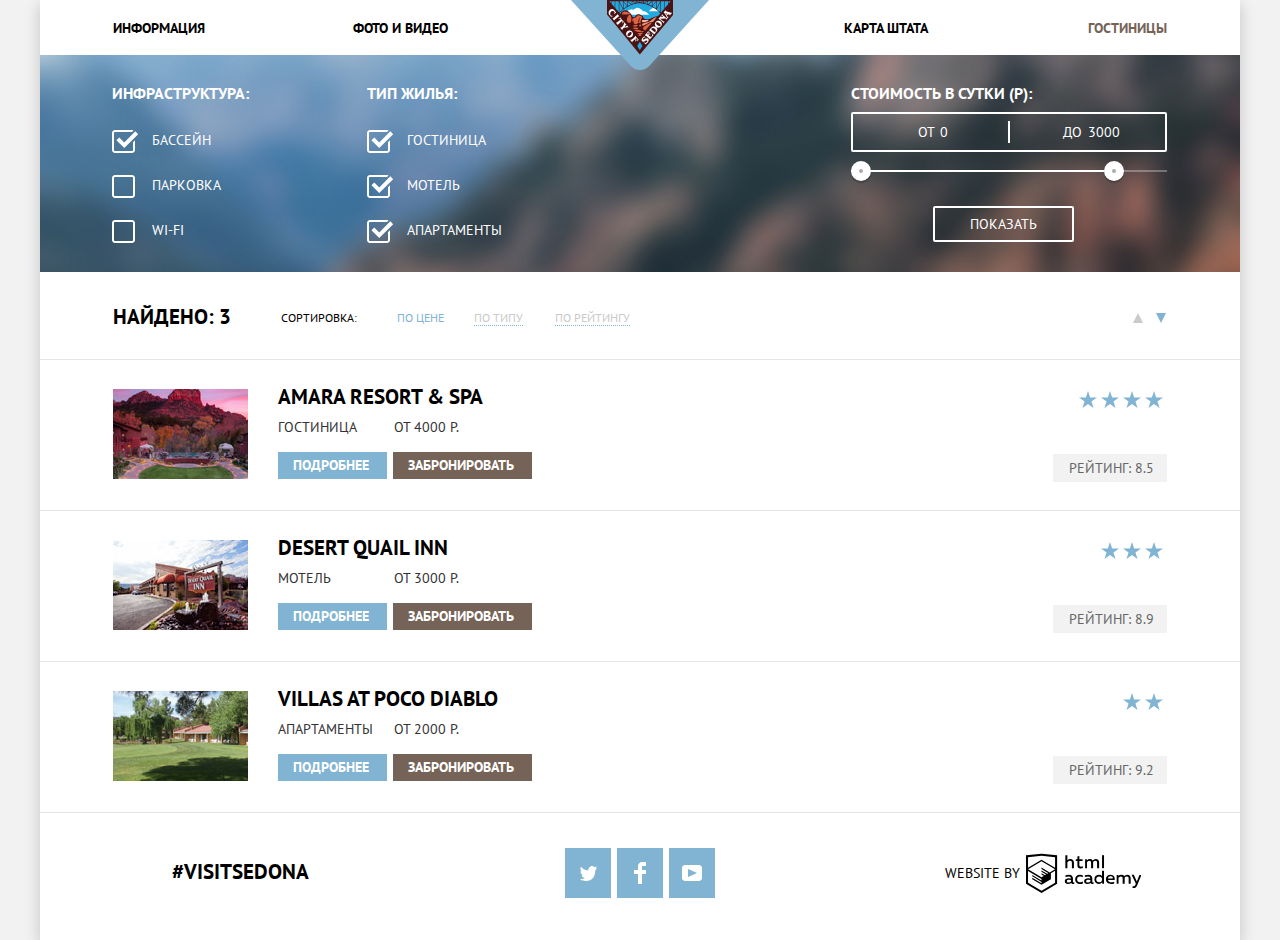
==== commit 5f88131d: "Доработан js, правки по пиксель перфекту, добавлены нормальные тире, переделаны свг" ====
--- a/catalog.html
+++ b/catalog.html
@@ -5,7 +5,7 @@
     <title>Sedona Catalog</title>
     <link href="https://fonts.googleapis.com/css?family=PT+Sans:400,700" rel="stylesheet">
     <link rel="stylesheet" href="css/normalize.min.css">
-    <link rel="stylesheet" href="css/style.min.css">
+    <link rel="stylesheet" href="css/style.css">
   </head>
   <body class="catalog-body">
     <div class="container">
@@ -212,24 +212,46 @@
         <ul class="social-btn-list">
           <li class="social-btn-item">
             <a class="social-btn twitter" href="#">
-            <span class="visually-hidden">Седона в Твиттере</span>
+              <span class="visually-hidden">Седона в Твиттере</span>
+              <svg version="1.1" id="Layer_TW" xmlns="http://www.w3.org/2000/svg" xmlns:xlink="http://www.w3.org/1999/xlink" x="0px" y="0px"
+                width="17px" height="15px" viewBox="0 0 17 15" enable-background="new 0 0 17 15" xml:space="preserve">
+                <g id="W6EeEF_1_">
+                  <g>
+                    <path fill="#FFFFFF" d="M10.95,0.144c1.685-0.496,2.984,0.27,3.577,1.179c0.673-0.231,1.331-0.481,2.011-0.708
+                      c-0.004,0.861-0.522,1.513-0.857,1.768c0.685,0.17,1.304-0.491,1.304-0.491c-0.169,1-1.006,1.788-1.563,2.024
+                      c-0.231,6.75-3.175,11.217-10.077,11.082c-0.522,0,0.075,0-0.446,0c-0.41,0-4.164-0.46-4.898-1.887
+                      c2.271,0.196,3.893-0.422,4.693-1.177c-0.96-0.3-2.679-0.477-2.979-2.95C2.064,9.09,2.279,9.212,2.905,9.103
+                      C1.705,8.247,0.374,7.53,0.448,5.33c0.285,0.328,1.067,0.536,1.34,0.472c-0.703-0.241-1.97-3.36-0.894-4.952
+                      c1.818,1.854,3.735,3.606,7.152,3.773C8.254,2.33,9.183,0.793,10.95,0.144z"/>
+                  </g>
+                </g>
+              </svg>
             </a>
           </li>
           <li class="social-btn-item">
             <a class="social-btn facebook" href="#">
-            <span class="visually-hidden">Седона в Фейсбуке</span>
+              <span class="visually-hidden">Седона в Фейсбуке</span>
+              <svg version="1.1" id="Layer_FB" xmlns="http://www.w3.org/2000/svg" xmlns:xlink="http://www.w3.org/1999/xlink" x="0px" y="0px"
+                width="12px" height="22px" viewBox="0 0 12 22" enable-background="new 0 0 12 22" xml:space="preserve">
+                <path fill="#FFFFFF" d="M12,4V0H8C5.791,0,4,1.791,4,4v4H0v4h4v10h4V12h4V8H8V4H12z"/>
+              </svg>
             </a>
           </li>
           <li class="social-btn-item">
             <a class="social-btn youtube" href="#">
-            <span class="visually-hidden">Седона в Ютубе</span>
+              <span class="visually-hidden">Седона в Ютубе</span>
+              <svg version="1.1" id="Layer_YU" xmlns="http://www.w3.org/2000/svg" xmlns:xlink="http://www.w3.org/1999/xlink" x="0px" y="0px"
+                width="20px" height="16px" viewBox="0 0 20 16" enable-background="new 0 0 20 16" xml:space="preserve">
+                <path fill="#FFFFFF" d="M17,0H3C1.35,0,0,1.35,0,3v10c0,1.65,1.35,3,3,3h14c1.65,0,3-1.35,3-3V3C20,1.35,18.65,0,17,0z
+                  M6.027,11.998V4.002L15.014,8L6.027,11.998z"/>
+              </svg>
             </a>
           </li>
         </ul>
         <div class="copyright">
           <span>Website by</span>
           <a class="copyright-logo" href="https://htmlacademy.ru/intensive/htmlcss">
-            <svg class="htmlacademy" width="115px" height="41px" id="Layer_1" data-name="Layer 1" xmlns="http://www.w3.org/2000/svg" viewBox="0 0 113 39">
+            <svg class="htmlacademy" width="115px" height="41px" id="Layer_3" data-name="Layer 1" xmlns="http://www.w3.org/2000/svg" viewBox="0 0 113 39">
               <title>HTML Academy</title>
               <path d="M401.93,351.51a2.07,2.07,0,0,0,.58-0.11v1.4a3.41,3.41,0,0,1-1.24.22,1.75,1.75,0,0,1-1.75-1,5.08,5.08,0,0,1-3.3,1.13c-1.59,0-3.06-.87-3.06-2.68,0-2.24,2.08-2.93,3.9-2.93a11.63,11.63,0,0,1,2.28.26v-0.31c0-1.09-.8-1.86-2.3-1.86a7.79,7.79,0,0,0-3.15.67v-1.79a10.72,10.72,0,0,1,3.35-.58c2.48,0,4,1.18,4,3.83v3.14A0.57,0.57,0,0,0,401.93,351.51Zm-6.76-1.19a1.42,1.42,0,0,0,1.64,1.29,3.56,3.56,0,0,0,2.53-1V349.1a10.21,10.21,0,0,0-1.9-.22C396.34,348.89,395.17,349.23,395.17,350.33Z" transform="translate(-355.09 -323.29)" />
               <path d="M408.15,343.91a5.29,5.29,0,0,1,2.7.67v1.79a4.28,4.28,0,0,0-2.42-.73,2.89,2.89,0,1,0,0,5.76,5.26,5.26,0,0,0,2.55-.67v1.8a6.58,6.58,0,0,1-2.9.6,4.42,4.42,0,0,1-4.72-4.54A4.54,4.54,0,0,1,408.15,343.91Z" transform="translate(-355.09 -323.29)" />
--- a/css/style.css
+++ b/css/style.css
@@ -0,0 +1,1677 @@
+body {
+	margin:0;
+	padding:0;
+
+	font-family: "PT Sans", Arial, sans-serif;
+	font-size: 14px;
+	font-weight: 400;
+	line-height: 26px;
+	color: #000000;
+	text-transform: uppercase;
+	background-color: #f2f2f2;
+}
+
+.catalog-body {
+	line-height: 21px;
+}
+
+.visually-hidden:not(:focus):not(:active),
+input[type="checkbox"].visually-hidden,
+input[type="radio"].visually-hidden {
+  position: absolute;
+
+  width: 1px;
+  height: 1px;
+  margin: -1px;
+  border: 0;
+  padding: 0;
+
+  white-space: nowrap;
+
+  -webkit-clip-path: inset(100%);
+
+          clip-path: inset(100%);
+  clip: rect(0 0 0 0);
+  overflow: hidden;
+}
+
+a {
+	text-decoration: none;
+}
+
+.container {
+	width: 1200px;
+	margin: 0 auto;
+
+	-webkit-box-shadow: 0 5px 15px 0 rgba(0,1,1,0.2);
+
+	        box-shadow: 0 5px 15px 0 rgba(0,1,1,0.2);
+	background-color: #ffffff;
+}
+
+.header {
+	max-width: 1200px;
+
+	position: relative;
+	display: -webkit-box;
+	display: -ms-flexbox;
+	display: flex;
+
+	background-color: #ffffff;
+
+	z-index:1;
+}
+
+.header-logo {
+	position: absolute;
+	z-index: 1;
+
+	left: 530px;
+}
+
+.header-nav {
+	width: 1200px;
+	min-height: 55px;
+
+	font-weight: 700;
+	line-height: 26px;
+}
+
+.header-nav-list {
+	margin:0;
+	padding: 0;
+	margin-top: 15px;
+	margin-bottom: 12px;
+
+	display: -webkit-box;
+
+	display: -ms-flexbox;
+
+	display: flex;
+
+	list-style: none;
+}
+
+.header-nav-item {
+	width: 240px;
+}
+
+.header-nav-phrase.active {
+	color: #766357;
+}
+
+.header-nav-phrase:hover {
+	color: #81b3d2;
+}
+
+.header-nav-phrase:active {
+	color: #b2b2b2;
+}
+
+.header li:nth-child(1) {
+	margin-left: 73px;
+}
+
+.header li:nth-child(2) {
+	margin-right: 48px;
+}
+
+.header li:nth-child(3) {
+	text-align: end;
+  text-align: right;
+
+
+	margin-left: 48px;
+}
+
+.header li:nth-child(4) {
+	text-align: end;
+  text-align: right;
+
+	margin-right: 73px;
+}
+
+.header-nav a {
+	color: #000000;
+}
+
+.img-background-mask {
+	bottom: 0;
+	position: absolute;
+
+	z-index: 1;
+}
+
+.img-background-wrapper {
+		position: relative;
+
+		min-height: 508px;
+}
+
+.img-background-wrapper:after {
+	  content: "";
+	  position: absolute;
+
+    bottom: .5px;
+
+    background: url(../img/polygon.svg) no-repeat center bottom;
+
+    z-index: 1;
+
+    height: 57px;
+    width: 1200px;
+}
+
+.img-background {
+	position: absolute;
+	-webkit-box-sizing: border-box;
+	        box-sizing: border-box;
+
+	-webkit-transform: translateY(-27.5%);
+
+	        -ms-transform: translateY(-27.5%);
+
+	    transform: translateY(-27.5%);
+
+	z-index:1;
+
+	top:225px;
+	
+	padding-bottom: 57px;
+}
+
+.img-welcome {
+	position: absolute;
+
+	left:50%;
+	margin-left: -230px;
+	top:74px;
+
+	z-index: 1;
+}
+
+.info-wrapper {
+	margin: 0 auto;
+	padding-top: 60px;
+
+	width: 570px;
+
+	text-align: center;
+}
+
+.info-wrapper-about {
+	position: relative;
+	
+	background-color: #ffffff;
+
+	z-index: 1;
+
+	padding-bottom: 50px;
+}
+
+.info-wrapper h1 {
+	margin:0;
+	margin-bottom: 30px;
+
+	font-size: 21px;
+	font-weight: 700;
+}
+
+.info-wrapper p {
+	margin:0;
+}
+
+.info-wrapper p,
+.recommended-wrapper p,
+.reason.list p{
+	color: #333333;
+}
+
+.reason {
+	display: -webkit-box;
+	display: -ms-flexbox;
+	display: flex;
+
+	color: #ffffff;
+}
+
+.reason-content {
+	text-align: center;
+
+	padding-top: 45px;
+
+	width: 400px;
+
+	background-color: #81b3d2;
+
+	padding-left: 49px;
+	padding-right: 49px;
+
+}
+
+.reason-content p,
+.reason-content span {
+	line-height: 21px;
+}
+
+.reason-content p {
+	margin:0;
+	margin-top:19px;
+	margin-bottom: 41px;
+}
+
+.reason-content h2 {
+	padding-left: 75px;
+	padding-right: 76px;
+}
+
+.recommended-wrapper p {
+	padding-left: 55px;
+	padding-right: 55px;
+
+	line-height: 21px;
+}
+
+.reason-img {
+	line-height: 0;
+	font-size: 0;
+}
+
+.recommended {
+	display: -webkit-box;
+	display: -ms-flexbox;
+	display: flex;
+
+	margin-top: 57px;
+}
+
+.recommended-wrapper {
+	position: relative;
+
+	padding-top:105px;
+
+	text-align: center;
+
+	width: 400px;
+}
+
+.recommended-wrapper:before {
+	content:"";
+  
+  position: absolute;
+
+  top:0;
+}
+
+.recommended-wrapper:nth-child(1):before {
+	background-image: url(../img/icon-1.svg);
+
+	width: 75px;
+	height: 72px;
+
+	left:160px;
+}
+
+.recommended-wrapper:nth-child(2):before {
+	background-image: url(../img/icon-3.svg);
+
+	width: 74px;
+	height: 70px;
+
+	left:162px;
+}
+
+.recommended-wrapper:nth-child(3):before {
+	background-image: url(../img/icon-2.svg);
+
+	width: 64px;
+	height: 76px;
+
+	left:168px;
+}
+
+.recommended-content {
+	margin:0;
+	padding:0;
+}
+
+.reason.second {
+	-webkit-box-orient: horizontal;
+	-webkit-box-direction: reverse;
+	    -ms-flex-direction: row-reverse;
+	        flex-direction: row-reverse;
+
+	margin-top:68px;
+}
+
+.reason h2,
+.recommended-wrapper h2 {
+	margin:0;
+	margin-bottom: 22px;
+
+	font-size: 21px;
+	font-weight: 700;
+	line-height: 21px;
+}
+
+.reason-list {
+	display: -webkit-box;
+	display: -ms-flexbox;
+	display: flex;
+
+	color: #000000;
+}
+
+.reason-list p {
+	padding-left: 70px;
+	padding-right: 70px;
+}
+
+.reason-content-item:nth-child(2) p{
+	padding-left: 60px;
+	padding-right: 60px;
+} 
+
+.reason-content-item {
+	text-align:center;
+	padding-top:45px;
+	padding-bottom: 55px;
+
+	width:400px;
+
+	background-color: #eeeeee;
+}
+
+.reason-content-item h2 {
+	line-height: 21px;
+
+	margin:0;
+	margin-bottom: 23px;
+	padding-left: 130px;
+	padding-right: 130px;
+}
+
+.reason-content-item p {
+	margin:0;
+	margin-top: 14px;
+}
+
+.search-hotel {
+	padding-top: 50px;
+
+	display: -webkit-box;
+
+	display: -ms-flexbox;
+
+	display: flex;
+	-webkit-box-orient: vertical;
+	-webkit-box-direction: normal;
+	    -ms-flex-direction: column;
+	        flex-direction: column;
+	-webkit-box-pack: center;
+	    -ms-flex-pack: center;
+	        justify-content: center;
+
+	text-align: center;
+}
+
+.search-hotel h3{
+	margin:0;
+	margin-bottom: 22px;
+	font-size: 30px;
+	font-weight: 700;
+	line-height: 36px;
+}
+
+.search-hotel p {
+	margin:0;
+
+	color: #333333;
+
+  line-height: 24px;
+}
+
+.search-hotel-info {
+	padding-left: 313px;
+	padding-right: 313px;
+}
+
+
+.search-hotel a {
+	font-size: 21px;
+	font-weight: 700;
+
+	color: #ffffff;
+}
+
+.search-hotel-btn-wrapper {
+	position:relative;
+
+	margin: 0 auto;
+	margin-top:50px;
+
+	-webkit-box-sizing: border-box;
+
+	        box-sizing: border-box;
+
+	width: 571px;
+	min-height: 84px;
+
+	background-color: #766357;
+}
+
+.search-hotel-btn {
+    font-family:"PT Sans", Arial, sans-serif;
+    font-size: 21px;
+    font-weight: 700;
+
+    text-transform: uppercase;
+
+    color:#ffffff;
+
+    border:0 none;
+
+    background-color: #766357;
+
+	  padding-left: 140px;
+    padding-right: 140px;
+    padding-top: 29px;
+    padding-bottom: 31px;
+}
+
+.search-hotel-btn:hover {
+	background-color: #604e43;
+}
+
+.search-hotel-btn:active {
+	background-color: #503e33;
+
+	color:#857871;
+}
+
+.chose-date {
+	font: inherit;
+	text-transform: uppercase;
+
+	-webkit-box-sizing: border-box;
+
+	        box-sizing: border-box;
+
+	width: 345px;
+	/* Для Ie 11*/
+	min-height: 38px;
+
+	margin:0;
+	padding:0;
+	padding-top: 6px;
+	padding-bottom: 6px;
+	padding-left: 12px;
+
+	background-color: #f2f2f2;
+
+	border:0 none;
+
+	outline: none;
+
+}
+
+.chose-date::-ms-clear { 
+ display: none;
+ width : 0;
+ height: 0; 
+}
+
+.chose-date::-ms-reveal {
+  display: none;
+  width : 0;
+  height: 0; 
+}
+
+.chose-date:hover {
+	background-color: #ebebeb;
+}
+
+.chose-date:focus {
+	background-color: #ffffff;
+	
+	-webkit-box-shadow: inset 0 0 0 2px #e5e5e5;
+	
+	        box-shadow: inset 0 0 0 2px #e5e5e5;
+}
+
+.chose-wrapper {
+	display: -webkit-box;
+	display: -ms-flexbox;
+	display: flex;
+}
+
+.calendar-icon {
+	position: absolute;
+
+	width:21px;
+	height: 22px;
+
+	border: 0 none;
+	
+	top:7px;
+	bottom:0;
+	right:0;
+	margin:0;
+	padding: 0;
+	padding-right: 10px;
+
+	background-color: transparent;
+
+	cursor: pointer;
+	fill: #cacaca;
+}
+
+.calendar-icon:hover {
+	fill: #000000;
+}
+
+.calendar-icon:active {
+	fill: #81b3d2;
+}
+
+.chose-wrapper:nth-child(1) {
+	margin-top: 55px;
+}
+
+.chose-wrapper:nth-child(2) {
+	margin-top: 29px;
+}
+
+.search-hotel-popup-wrapper {
+	position: absolute;
+	left:0;
+	right:0;
+
+	z-index: 1;
+
+	min-width: 571px;
+	display: none;
+
+	margin: 0 auto;
+
+	font-weight: 700;
+}
+
+.show {
+	position: absolute;
+	left:0;
+	right:0;
+
+	z-index: 1;
+
+	min-width: 571px;
+	display: block;
+
+	margin: 0 auto;
+
+	font-weight: 700;
+}
+
+.search-hotel-popup {
+	text-align: start;
+
+	display: -webkit-box;
+
+	display: -ms-flexbox;
+
+	display: flex;
+	padding-left: 55px;
+	padding-right: 55px;
+
+	background-color: #ffffff;
+
+	-webkit-box-orient: vertical;
+
+	-webkit-box-direction: normal;
+
+	    -ms-flex-direction: column;
+
+	        flex-direction: column;
+
+	z-index:2;
+
+	-webkit-box-shadow: 0px 7px 15px rgba(0,1,1,0.15);
+
+	        box-shadow: 0px 7px 15px rgba(0,1,1,0.15);
+}
+
+.search-hotel-popup-wrapper.show {
+	-webkit-animation: popupshow 0.6s forwards;
+	        animation: popupshow 0.6s forwards;
+
+	z-index:2;
+}
+
+@-webkit-keyframes popupshow  {
+  0% {
+    -webkit-transform: translateY(-90%);
+            transform: translateY(-90%);
+    opacity: 0;
+    -ms-filter:"progid:DXImageTransform.Microsoft.Alpha(Opacity=0)";
+  }
+
+  100% {
+    -webkit-transform: translateY(0);
+            transform: translateY(0);
+    opacity: 1;
+    -ms-filter:"progid:DXImageTransform.Microsoft.Alpha(Opacity=100)";
+  }
+}
+
+@keyframes popupshow  {
+  0% {
+    -webkit-transform: translateY(-90%);
+            transform: translateY(-90%);
+    opacity: 0;
+    -ms-filter:"progid:DXImageTransform.Microsoft.Alpha(Opacity=0)";
+  }
+
+  100% {
+    -webkit-transform: translateY(0);
+            transform: translateY(0);
+    opacity: 1;
+    -ms-filter:"progid:DXImageTransform.Microsoft.Alpha(Opacity=100)";
+  }
+}
+
+.search-hotel-popup label {
+	-ms-flex-item-align: center;
+	    -ms-grid-row-align: center;
+	    align-self: center;
+
+	text-align: left;
+
+	line-height: 21px;
+
+	width:115px;
+
+	-webkit-box-sizing: border-box;
+
+	        box-sizing: border-box;
+	padding-left: 3px;
+}
+
+.search-hotel-popup input {
+	font-weight: 700;
+}
+
+.chose-date-wrapper {
+	position: relative;
+}
+
+.increase {
+	border:0 none;
+	
+	width:38px;
+	min-height: 38px;
+
+	position: relative;
+
+	background-color: #f2f2f2;
+	color:#a9a9a9;
+
+	cursor: pointer;
+
+}
+
+.increase::before,
+.decrease::before {
+	content: "";
+  position: absolute;
+
+  top: 50%;
+  left: 50%;
+
+  margin-left: -6px;
+  margin-top: -1px;
+
+  width: 11px;
+  height: 3px;
+
+  background-color: #a9a9a9;
+}
+
+.increase::after {
+  content: "";
+  position: absolute;
+
+	margin-left: -2px;
+  margin-top: -5px;
+
+  top: 50%;
+  left: 50%;
+
+  width: 3px;
+  height: 11px;
+
+  background-color: #a9a9a9;
+}
+
+.decrease {
+	border:0 none;
+	
+	width:38px;
+	min-height: 38px;
+
+	position: relative;
+
+	background-color: #f2f2f2;
+	color:#a9a9a9;
+
+	cursor: pointer;
+}
+
+
+.increase:hover::after,
+.increase:hover::before,
+.decrease:hover::before {
+	background-color: #000000;
+} 
+
+.increase:active::after,
+.increase:active::before,
+.decrease:active::before {
+	background-color: #81b3d2;
+} 
+
+.chose-people-wrapper {
+	margin-top: 30px;
+
+	display: -webkit-box;
+
+	display: -ms-flexbox;
+
+	display: flex;
+}
+
+.chose-number-wrapper {
+	display: -webkit-box;
+	display: -ms-flexbox;
+	display: flex;
+
+	position: relative;
+}
+
+.chose-number {
+	padding-top: 14px;
+	padding-bottom: 14px;
+
+	-webkit-box-sizing: border-box;
+
+	        box-sizing: border-box;
+
+	text-align: center;
+
+	margin:0;
+	padding:0;
+
+	border: 0 none;
+
+	background-color: #f2f2f2;
+	min-height: 38px;
+	width: 38px;
+}
+
+.search-btn {
+	background-color: #81b3d2;
+
+	border: 0 none;
+	
+	margin-top: 55px;
+	margin-bottom: 55px;
+	padding-top: 14px;
+	padding-bottom: 20px;
+
+	font-size: 21px;
+	text-transform: uppercase;
+
+	color:#ffffff;
+
+	font-weight: 700;
+}
+
+.search-btn:hover {
+	background-color: #669ec0;
+}
+
+.search-btn:active {
+	background-color: #5496bd;
+
+	color: #88b6d1;
+}
+
+.chose-people-wrapper label:nth-of-type(2) {
+	-webkit-box-sizing: border-box;
+	        box-sizing: border-box;
+	text-align: end;
+	text-align: right;
+
+	padding-right: 25px;
+}
+
+.footer {
+	display: -webkit-box;
+	display: -ms-flexbox;
+	display: flex;
+	-webkit-box-align: center;
+	    -ms-flex-align: center;
+	        align-items: center;
+
+	padding:35px 72px 42px 72px;
+}
+
+.copyright {
+	width: 328px;
+
+	display: -webkit-box;
+
+	display: -ms-flexbox;
+
+	display: flex;
+	-webkit-box-sizing: border-box;
+	        box-sizing: border-box;
+	-webkit-box-align: center;
+	    -ms-flex-align: center;
+	        align-items: center;
+
+	padding-left: 105px;
+}
+
+.copyright span {
+	padding-right: 6px;
+}
+
+.hashtag-wrapper {
+	-webkit-box-sizing: border-box;
+	        box-sizing: border-box;
+	padding-left: 60px;
+
+	width:328px;
+}
+
+.hashtag {
+	font-size: 21px;
+	font-weight: 700;
+
+	color: #000000;
+}
+
+.social-btn-list {
+	width:400px;
+
+	margin:0;
+	padding:0;
+
+	display: -webkit-box;
+
+	display: -ms-flexbox;
+
+	display: flex;
+	-webkit-box-pack: center;
+	    -ms-flex-pack: center;
+	        justify-content: center;
+
+	list-style: none;
+}
+
+.social-btn-item {
+	background-color: #81b3d2;
+}
+
+.social-btn-item:first-child,
+.social-btn-item:nth-child(2) {
+	margin-right: 6px;
+}
+
+.social-btn {
+	display: -webkit-box;
+	display: -ms-flexbox;
+	display: flex;
+	position: relative;
+	-webkit-box-pack: center;
+	    -ms-flex-pack: center;
+	        justify-content: center;
+	-webkit-box-align: center;
+	    -ms-flex-align: center;
+	        align-items: center;
+
+	width: 46px;
+	height: 50px;
+}
+
+.social-btn.twitter:active {
+	opacity: .3;
+	-ms-filter:"progid:DXImageTransform.Microsoft.Alpha(Opacity=30)";
+}
+
+.social-btn.facebook:active {
+	opacity: .3;
+	-ms-filter:"progid:DXImageTransform.Microsoft.Alpha(Opacity=30)";
+}
+
+.social-btn.youtube:active {
+	opacity: .3;
+	-ms-filter:"progid:DXImageTransform.Microsoft.Alpha(Opacity=30)";
+}
+
+.social-btn-item:hover {
+	background-color: #669ec0;
+}
+
+.social-btn-item:active {
+	background-color: #5496bd;
+}
+
+.social-icon {
+	fill:#ffffff;
+}
+
+.map {
+	position: relative;
+
+	z-index: 1;
+}
+
+.map-iframe {
+	border: 0px;
+}
+
+.map-static {
+	  position: absolute;
+    top: 0;
+    left: 50%;
+
+    -webkit-transform: translateX(-600px);
+
+            -ms-transform: translateX(-600px);
+
+        transform: translateX(-600px);
+    max-width: inherit;
+
+}
+
+.map-iframe {
+	position: relative;
+}
+
+.copyright-logo {
+	width: 115px;
+	height: 41px;
+}
+
+.htmlacademy {
+	fill: #000000;
+}
+
+.htmlacademy:hover {
+	fill: #81b3d2;
+}
+
+.htmlacademy:active {
+	fill: #bdbbbc;
+}
+
+
+footer.index {
+	position: absolute;
+	z-index: 1;
+
+	background-color: #ffffff;
+
+	opacity: .9;
+
+	-ms-filter:"progid:DXImageTransform.Microsoft.Alpha(Opacity=90)";
+
+	bottom:0;
+}
+
+/* Стилизация каталога */
+.filters {
+	background-image: url(../img/filter-Background-full.jpg);
+	background-size: 100% auto;
+	background-position: center;
+	background-color: #3d4e57;
+
+	padding-top: 28px;
+	padding-bottom: 30px;
+}
+
+.filter {
+	display: -webkit-box;
+	display: -ms-flexbox;
+	display: flex;
+
+}
+
+.filter fieldset {
+	border: 0 none;
+
+	margin:0;
+	padding:0;
+}
+
+.filter-wrapper-first {
+	padding-left: 72px;
+
+	min-width: 240px;
+}
+
+.filter-wrapper-second {
+	-webkit-box-sizing: border-box;
+	        box-sizing: border-box;
+
+	padding-left:15px;
+
+	min-width: 240px;
+}
+
+.filter-wrapper-first ul,
+.filter-wrapper-second ul {
+	margin:0;
+	padding:0;
+}
+
+.filter legend {
+	margin-bottom: 8px;
+
+	font-size: 16px;
+	font-weight: 700;
+
+	color: #ffffff;
+}
+
+.filter ul {
+	list-style: none;
+
+	margin-top:18px;
+}
+
+.filter-option label {
+	color: white;
+}c
+
+.filter-option {
+	position: relative;
+}
+
+.filter-checkbox {
+	position: relative;
+
+	padding-left: 40px;
+
+	-webkit-user-select: none;
+
+	   -moz-user-select: none;
+
+	    -ms-user-select: none;
+
+	        user-select: none;
+}
+
+.filter-checkbox::before {
+	content: "";
+
+	position: absolute;
+	left:0;
+
+	width:23px;
+	height:23px;
+
+	background-image: url(../img/checkbox-off.svg);
+}
+
+.filter-input:checked ~ .filter-checkbox::before {
+	content: "";
+
+	position: absolute;
+	left:0;
+
+	width:27px;
+	height:23px;
+
+	background-image: url(../img/checkbox-on.svg);
+}
+
+.filter-option:nth-child(2),
+.filter-option:nth-child(3) {
+	margin-top: 24px;
+}
+
+.filter-input:disabled + .filter-checkbox::before {
+	content: "";
+
+	position: absolute;
+	left:0;
+
+	width:23px;
+	height:23px;
+
+	background-image: url(../img/disable-checkbox-off.svg);
+}
+
+
+.filter-input:checked:disabled + .filter-checkbox::before {
+	content: "";
+
+	position: absolute;
+	left:0;
+
+	width:27px;
+	height:23px;
+
+	background-image: url(../img/disable-checkbox-on.svg);
+}
+
+.multiply-filter {
+	margin:0;
+	padding:0;
+
+	border: 0 none;
+}
+
+.price-controls {
+  position: relative;
+  
+  height: 36px;
+  margin-bottom: 18px;
+
+  font-size: 0;
+
+  border: 2px solid #ffffff;
+  border-radius: 2px;
+}
+
+.price-controls:after {
+  content: "";
+  position: absolute;
+  top: 50%;
+  left: 50%;
+
+  width: 2px;
+  height: 22px;
+
+  background: #ffffff;
+  -webkit-transform: translate(-50%, -50%);
+          -ms-transform: translate(-50%, -50%);
+      transform: translate(-50%, -50%);
+}
+
+.price-controls label {
+  display: inline-block;
+
+  font-size: 14px;
+  line-height: 34px;
+  vertical-align: top;
+
+  cursor: pointer;
+
+  color: #ffffff;
+}
+
+.price-controls .min-price {
+  width: 90px;
+  padding-left: 65px;
+}
+
+.price-controls .max-price {
+	padding-left: 55px;
+}
+
+.price-controls input {
+  width: 50px;
+  min-height: 30px;
+
+  margin: 0;
+
+  color: inherit;
+  font: inherit;
+
+  background: none;
+  border: none;
+}
+
+.toggle {
+  position: absolute;
+  top: -9px;
+
+  width: 4px;
+  height: 4px;
+
+  background: #ababab;
+  border: 8px solid #ffffff;
+  border-radius: 50%;
+  -webkit-box-shadow: 0 2px 1px 0 rgba(0, 1, 1, 0.2);
+          box-shadow: 0 2px 1px 0 rgba(0, 1, 1, 0.2);
+  cursor: pointer;
+}
+
+.toggle:hover {
+  background: #1c4f80;
+}
+
+.toggle.toggle-min {
+  left: 0;
+}
+
+.toggle.toggle-max {
+  left: 80%;
+}
+
+.toggle.toggle-min:hover,
+.toggle.toggle-max:hover {
+	-webkit-transform: scale(1.1,1.1);
+	        -ms-transform: scale(1.1,1.1);
+	    transform: scale(1.1,1.1);
+
+}
+
+.range-filter {
+  width: 330px;
+
+  -webkit-box-sizing: border-box;
+
+          box-sizing: border-box;
+
+  margin-left:auto;
+  margin-right: 73px;
+  padding-left:14px;
+
+  color: #ffffff;
+}
+
+.range-controls {
+	position: relative;
+
+	margin-bottom: 34px;
+}
+
+.range-controls .scale {
+	height: 2px;
+
+	background: rgba(255, 255, 255, .3);
+}
+
+.range-controls .bar {
+  width: 80%;
+  height: 2px;
+
+  background: #ffffff;
+}
+
+.toggle {
+  width: 4px;
+  height: 4px;
+
+  background: #ababab;
+  border: 8px solid #ffffff;
+  border-radius: 50%;
+  -webkit-box-shadow: 0 2px 1px 0 rgba(0, 1, 1, 0.2);
+          box-shadow: 0 2px 1px 0 rgba(0, 1, 1, 0.2);
+  cursor: pointer;
+}
+
+.show-btn {
+	display: block;
+  margin: 0 auto;
+  margin-right: 93px;
+  padding: 6px 35px;
+
+  font-size: 14px;
+  line-height: 20px;
+  color: #ffffff;
+  text-transform: uppercase;
+
+  background: transparent;
+  border: 2px solid #ffffff;
+  border-radius: 2px;
+  cursor: pointer;
+}
+
+.show-btn:hover {
+	color: #000000;
+
+  background: #ffffff;
+}
+
+.sort-wrapper {
+  margin-top: 32px;
+  margin-bottom: 29px;
+  margin-left: 73px;
+	margin-right: 73px;
+
+	display: -webkit-box;
+
+	display: -ms-flexbox;
+
+	display: flex;
+	position: relative;
+	-webkit-box-align: center;
+	    -ms-flex-align: center;
+	        align-items: center;
+
+}
+
+.sort-wrapper h3 {
+	font-size: 21px;
+	line-height: 26px;
+	font-weight: 700;
+
+	margin:0;
+	padding-right: 50px;
+}
+
+.sort-phrase {
+	padding-right: 40px;
+}
+
+.catalog h3 {
+	font-size: 21px;
+	line-height: 26px;
+	font-weight: 700;
+}
+
+.catalog-sorting,
+.sort-btn {
+	font-size: 12px;
+	line-height: 18px;
+}
+
+.sort-btn-list {
+	margin:0;
+	padding:0;
+
+	display: -webkit-box;
+
+	display: -ms-flexbox;
+
+	display: flex;
+
+	list-style: none;
+}
+
+.sort-btn {
+	color: #cacaca;
+
+	border-bottom: 1px dotted #81b3d2;
+}
+
+.sort-btn:hover {
+	color: #81b3d2;
+}
+
+.sort-btn:active {
+	color: #000000;
+
+	border-color: transparent;
+}
+
+.sort-btn-item:nth-child(1) {
+	padding-right: 30px;
+}
+
+.sort-btn-item:nth-child(2) {
+	padding-right: 32px;
+}
+
+.sort-btn.active{
+	color: #81b3d2;
+
+	border-bottom: none;
+}
+
+.sort-triangle-list {
+	position: absolute;
+
+	display: -webkit-box;
+
+	display: -ms-flexbox;
+
+	display: flex;
+	
+	right:0;
+	top:-5px;
+
+	list-style: none;
+}
+
+.sort-triangle-up {
+	margin-right:12px;
+
+	position: relative;
+	display: block;
+
+	width:11px;
+	height: 10px;
+}
+
+
+.sort-triangle-down {
+	position: relative;
+	display: block;
+
+	width:11px;
+	height: 10px;
+}
+
+
+.sort-triangle-up::before {
+	content:"";
+	position: absolute;
+
+	display: block;
+
+	border-left: 5.5px solid transparent;
+	border-right: 5.5px solid transparent;
+	border-bottom: 10px solid #cacaca;
+}
+
+.sort-triangle-down::before {
+	content:"";
+	position: absolute;
+
+
+	display: block;
+
+	border-left: 5.5px solid transparent;
+	border-right: 5.5px solid transparent;
+	border-top: 10px solid #81b3d2;
+
+}
+
+.sort-triangle-up:hover::before  {
+	content:"";
+	position: absolute;
+
+	display: block;
+
+	border-left: 5.5px solid transparent;
+	border-right: 5.5px solid transparent;
+	border-bottom: 10px solid #000000;
+}
+
+.sort-triangle-up:active::before  {
+	content:"";
+	position: absolute;
+
+	display: block;
+
+	border-left: 5.5px solid transparent;
+	border-right: 5.5px solid transparent;
+	border-bottom: 10px solid #81b3d2;
+}
+
+.catalog-list {
+	margin:0;
+	padding:0;
+
+	list-style: none;
+}
+
+.catalog-item {
+	border-bottom: 1px solid #e5e5e5;
+	
+	padding-top: 29px;
+	padding-bottom: 31px;
+	padding-left: 73px;
+	padding-right: 73px;
+}
+
+.catalog-item:nth-child(1) {
+	border-top: 1px solid #e5e5e5;
+}
+
+.catalog-list article {
+	display: -webkit-box;
+	display: -ms-flexbox;
+	display: flex;
+}
+
+.catalog-list h1 {
+	font-size: 21px;
+	font-weight: 700;
+	line-height: 26px;
+}
+
+.catalog-item-name {
+	color: #000000;
+}
+
+.catalog-item-name:hover {
+	color: #81b3d2;
+}
+
+.catalog-item-name:active {
+	color: #b2b2b2;
+}
+
+.catalog-item-info {
+	margin-left: 30px;
+}
+
+.catalog-item-info h1 {
+	margin:0;
+	margin-top:-5px;
+	padding:0;
+}
+
+.catalog-item-img {
+	line-height: 0;
+	font-size:0;
+}
+
+.catalog-item-info span {
+	color: #333333;
+}
+
+.catalog-item-info-wrapper {
+	display: -webkit-box;
+	display: -ms-flexbox;
+	display: flex;
+
+	padding-top: 7px;
+}
+
+.catalog-item-phrase-price {
+		margin-left: 6px;
+}
+.catalog-item-phrase-housing {
+	min-width: 110px;
+}
+
+.catalog-btn-info-wrapper {
+	display: -webkit-box;
+	display: -ms-flexbox;
+	display: flex;
+
+	margin-top: 14px;
+}
+
+.detail-btn,
+.reserve-btn {
+	cursor: pointer;
+	
+	font-weight: 700;
+
+	color: #ffffff;
+
+	padding-right: 18px;
+	padding-left: 15px;
+	padding-top: 3px;
+	padding-bottom: 3px;
+}
+
+.detail-btn {
+	background-color: #81b3d2;
+}
+
+.detail-btn:hover {
+	background-color: #669ec0;
+}
+
+.detail-btn:active {
+	background-color: #5496bd;
+	color: #88b6d1;
+}
+
+.reserve-btn {
+	margin-left: 6px;
+
+	background-color: #766357;
+}
+
+.reserve-btn:hover {
+	background-color: #604e43;
+}
+
+.reserve-btn:active {
+	background-color: #503e33;
+
+	color: #857871;
+}
+
+.catalog-item-raiting {
+	position: relative;
+
+	margin-top: auto;
+	margin-left: auto;
+}
+
+.catalog-item-raiting-star {
+	display: -webkit-box;
+	display: -ms-flexbox;
+	display: flex;
+	-webkit-box-orient: horizontal;
+	-webkit-box-direction: reverse;
+	    -ms-flex-direction: row-reverse;
+	        flex-direction: row-reverse;
+
+	margin-bottom: 50px;
+}
+
+.raiting-star {
+	width:18px;
+	height: 17px;
+
+	margin-right: 4px;
+
+	font-size: 0;
+
+	background-image: url(../img/star.svg)
+
+}
+
+.raiting {
+	padding-top: 5px;
+	padding-bottom: 5px;
+	padding-left: 16px;
+	padding-right: 13px;
+
+	background-color: #f2f2f2;
+
+	color: #666666;
+}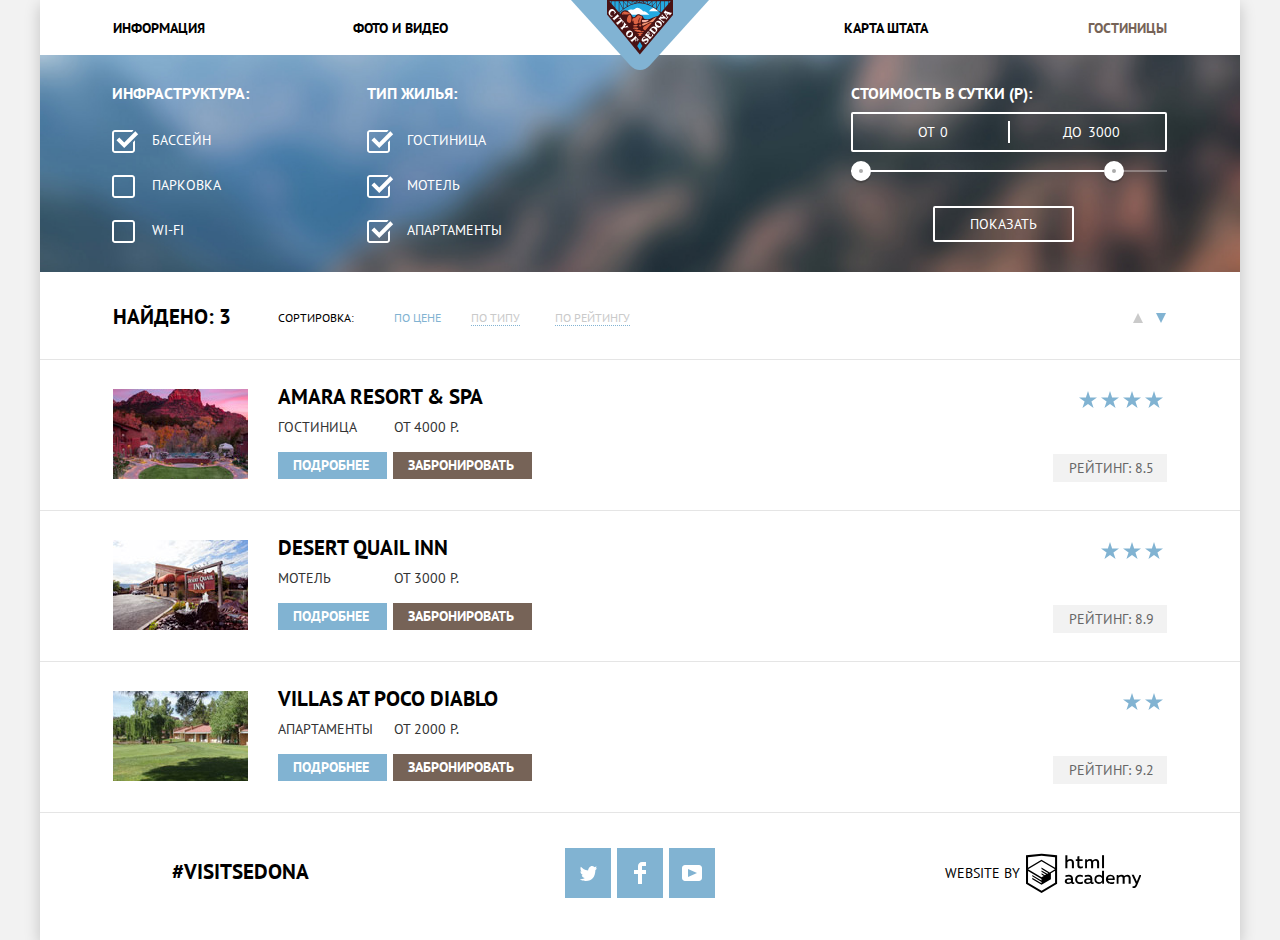
==== commit 73cb71e7: "Доработки" ====
--- a/catalog.html
+++ b/catalog.html
@@ -5,7 +5,7 @@
     <title>Sedona Catalog</title>
     <link href="https://fonts.googleapis.com/css?family=PT+Sans:400,700" rel="stylesheet">
     <link rel="stylesheet" href="css/normalize.min.css">
-    <link rel="stylesheet" href="css/style.css">
+    <link rel="stylesheet" href="css/style.min.css">
   </head>
   <body class="catalog-body">
     <div class="container">
--- a/css/style.min.css
+++ b/css/style.min.css
@@ -0,0 +1 @@
+body{margin:0;padding:0;font-family:"PT Sans",Arial,sans-serif;font-size:14px;font-weight:400;line-height:26px;color:#000;text-transform:uppercase;background-color:#f2f2f2}.catalog-body{line-height:21px}.visually-hidden:not(:focus):not(:active),input[type="checkbox"].visually-hidden,input[type="radio"].visually-hidden{position:absolute;width:1px;height:1px;margin:-1px;border:0;padding:0;white-space:nowrap;-webkit-clip-path:inset(100%);clip-path:inset(100%);clip:rect(0 0 0 0);overflow:hidden}a{text-decoration:none}.container{width:1200px;margin:0 auto;-webkit-box-shadow:0 5px 15px 0 rgba(0,1,1,.2);box-shadow:0 5px 15px 0 rgba(0,1,1,.2);background-color:#fff}.header{max-width:1200px;position:relative;display:-webkit-box;display:-ms-flexbox;display:flex;background-color:#fff;z-index:1}.header-logo{position:absolute;z-index:1;left:530px}.header-nav{width:1200px;min-height:55px;font-weight:700;line-height:26px}.header-nav-list{margin:0;padding:0;margin-top:15px;margin-bottom:12px;display:-webkit-box;display:-ms-flexbox;display:flex;list-style:none}.header-nav-item{width:240px}.header-nav-phrase.active{color:#766357}.header-nav-phrase.active{cursor:pointer}.header-nav-phrase:hover{color:#81b3d2}.header-nav-phrase:active{color:#b2b2b2}.header li:nth-child(1){margin-left:73px}.header li:nth-child(2){margin-right:48px}.header li:nth-child(3){text-align:end;text-align:right;margin-left:48px}.header li:nth-child(4){text-align:end;text-align:right;margin-right:73px}.header-nav a{color:#000}.img-background-mask{bottom:0;position:absolute;z-index:1}.img-background-wrapper{position:relative;background:url(../img/background.jpg) no-repeat top center;background-color:#abbecb;min-height:508px}.img-background-wrapper:after{content:"";position:absolute;bottom:.5px;background:url(../img/polygon.svg) no-repeat center bottom;z-index:1;height:57px;width:1200px}.img-welcome{position:absolute;left:50%;margin-left:-230px;top:76px;z-index:1}.info-wrapper{margin:0 auto;padding-top:60px;width:570px;text-align:center}.info-wrapper-about{position:relative;background-color:#fff;z-index:1;padding-bottom:50px}.info-wrapper h1{margin:0;margin-bottom:30px;font-size:21px;font-weight:700}.info-wrapper p{margin:0}.info-wrapper p,.recommended-wrapper p,.reason.list p{color:#333}.reason{display:-webkit-box;display:-ms-flexbox;display:flex;color:#fff}.reason-content{text-align:center;-webkit-box-sizing:border-box;box-sizing:border-box;padding-top:45px;width:400px;background-color:#81b3d2;padding-left:49px;padding-right:49px}.reason-content p,.reason-content span{line-height:21px}.reason-content p{margin:0;margin-top:19px;margin-bottom:41px}.reason-content h2{padding-left:75px;padding-right:76px}.recommended-wrapper p{padding-left:55px;padding-right:55px;line-height:21px}.reason-img{line-height:0;font-size:0}.reason-img img{max-width:100%;height:auto}.recommended{display:-webkit-box;display:-ms-flexbox;display:flex;margin-top:57px}.recommended-wrapper{position:relative;padding-top:105px;text-align:center;width:400px}.recommended-wrapper:before{content:"";position:absolute;top:0}.recommended-wrapper:nth-child(1):before{background-image:url(../img/icon-1.svg);width:75px;height:72px;left:160px}.recommended-wrapper:nth-child(2):before{background-image:url(../img/icon-3.svg);width:74px;height:70px;left:162px}.recommended-wrapper:nth-child(3):before{background-image:url(../img/icon-2.svg);width:64px;height:76px;left:168px}.recommended-content{margin:0;padding:0}.reason.second{-webkit-box-orient:horizontal;-webkit-box-direction:reverse;-ms-flex-direction:row-reverse;flex-direction:row-reverse;margin-top:68px}.reason h2,.recommended-wrapper h2{margin:0;margin-bottom:22px;font-size:21px;font-weight:700;line-height:21px}.reason-list{display:-webkit-box;display:-ms-flexbox;display:flex;color:#000}.reason-list p{padding-left:70px;padding-right:70px}.reason-content-item:nth-child(2) p{padding-left:60px;padding-right:60px}.reason-content-item{text-align:center;padding-top:45px;padding-bottom:55px;width:400px;background-color:#eee}.reason-content-item h2{line-height:21px;margin:0;margin-bottom:23px;padding-left:130px;padding-right:130px}.reason-content-item p{margin:0;margin-top:14px}.search-hotel{padding-top:50px;display:-webkit-box;display:-ms-flexbox;display:flex;-webkit-box-orient:vertical;-webkit-box-direction:normal;-ms-flex-direction:column;flex-direction:column;-webkit-box-pack:center;-ms-flex-pack:center;justify-content:center;text-align:center}.search-hotel h3{margin:0;margin-bottom:22px;font-size:30px;font-weight:700;line-height:36px}.search-hotel p{margin:0;color:#333;line-height:24px}.search-hotel-info{padding-left:313px;padding-right:313px}.search-hotel a{font-size:21px;font-weight:700;color:#fff}.search-hotel-btn-wrapper{position:relative;margin:0 auto;margin-top:50px;-webkit-box-sizing:border-box;box-sizing:border-box;width:571px;min-height:84px;background-color:#766357}.search-hotel-btn{font-family:"PT Sans",Arial,sans-serif;font-size:21px;font-weight:700;text-transform:uppercase;color:#fff;border:0 none;background-color:#766357;padding-left:140px;padding-right:140px;padding-top:29px;padding-bottom:31px}.search-hotel-btn:hover{background-color:#604e43}.search-hotel-btn:active{background-color:#503e33;color:#857871}.chose-date{font:inherit;text-transform:uppercase;-webkit-box-sizing:border-box;box-sizing:border-box;width:345px;min-height:38px;margin:0;padding:0;padding-top:6px;padding-bottom:6px;padding-left:12px;background-color:#f2f2f2;border:0 none;outline:none}.chose-date::-ms-clear{display:none;width:0;height:0}.chose-date::-ms-reveal{display:none;width:0;height:0}.chose-date:hover,.chose-number:hover{background-color:#ebebeb}.chose-date:focus,.chose-number:focus{background-color:#fff;-webkit-box-shadow:inset 0 0 0 2px #e5e5e5;box-shadow:inset 0 0 0 2px #e5e5e5}.chose-wrapper{display:-webkit-box;display:-ms-flexbox;display:flex}.calendar-icon{position:absolute;width:21px;height:22px;border:0 none;top:7px;bottom:0;right:0;margin:0;padding:0;padding-right:10px;background-color:transparent;cursor:pointer;fill:#cacaca}.calendar-icon:hover{fill:#000}.calendar-icon:active{fill:#81b3d2}.chose-wrapper:nth-child(1){margin-top:55px}.chose-wrapper:nth-child(2){margin-top:29px}.search-hotel-popup-wrapper{position:absolute;left:0;right:0;z-index:1;min-width:571px;display:none;margin:0 auto;font-weight:700}.show{position:absolute;left:0;right:0;z-index:1;min-width:571px;display:block;margin:0 auto;font-weight:700}.search-hotel-popup{text-align:start;display:-webkit-box;display:-ms-flexbox;display:flex;padding-left:55px;padding-right:55px;background-color:#fff;-webkit-box-orient:vertical;-webkit-box-direction:normal;-ms-flex-direction:column;flex-direction:column;z-index:2;-webkit-box-shadow:0 7px 15px rgba(0,1,1,.15);box-shadow:0 7px 15px rgba(0,1,1,.15)}.search-hotel-popup-wrapper.show{-webkit-animation:popupshow 0.6s forwards;animation:popupshow 0.6s forwards;z-index:2}@-webkit-keyframes popupshow{0%{-webkit-transform:translateY(-90%);transform:translateY(-90%);opacity:0;-ms-filter:"progid:DXImageTransform.Microsoft.Alpha(Opacity=0)"}100%{-webkit-transform:translateY(0);transform:translateY(0);opacity:1;-ms-filter:"progid:DXImageTransform.Microsoft.Alpha(Opacity=100)"}}@keyframes popupshow{0%{-webkit-transform:translateY(-90%);transform:translateY(-90%);opacity:0;-ms-filter:"progid:DXImageTransform.Microsoft.Alpha(Opacity=0)"}100%{-webkit-transform:translateY(0);transform:translateY(0);opacity:1;-ms-filter:"progid:DXImageTransform.Microsoft.Alpha(Opacity=100)"}}.search-hotel-popup label{-ms-flex-item-align:center;-ms-grid-row-align:center;align-self:center;text-align:left;line-height:21px;width:115px;-webkit-box-sizing:border-box;box-sizing:border-box;padding-left:3px}.search-hotel-popup input{font-weight:700}.chose-date-wrapper{position:relative}.increase{border:0 none;width:38px;min-height:38px;position:relative;background-color:#f2f2f2;color:#a9a9a9;cursor:pointer}.increase::before,.decrease::before{content:"";position:absolute;top:50%;left:50%;margin-left:-6px;margin-top:-1px;width:11px;height:3px;background-color:#a9a9a9}.increase::after{content:"";position:absolute;margin-left:-2px;margin-top:-5px;top:50%;left:50%;width:3px;height:11px;background-color:#a9a9a9}.decrease{border:0 none;width:38px;min-height:38px;position:relative;background-color:#f2f2f2;color:#a9a9a9;cursor:pointer}.increase:hover::after,.increase:hover::before,.decrease:hover::before{background-color:#000}.increase:active::after,.increase:active::before,.decrease:active::before{background-color:#81b3d2}.chose-people-wrapper{margin-top:30px;display:-webkit-box;display:-ms-flexbox;display:flex}.chose-number-wrapper{display:-webkit-box;display:-ms-flexbox;display:flex;position:relative}.chose-number{padding-top:14px;padding-bottom:14px;-webkit-box-sizing:border-box;box-sizing:border-box;text-align:center;margin:0;padding:0;border:0 none;background-color:#f2f2f2;min-height:38px;width:38px}.search-btn{background-color:#81b3d2;border:0 none;margin-top:55px;margin-bottom:55px;padding-top:14px;padding-bottom:20px;font-size:21px;text-transform:uppercase;color:#fff;font-weight:700}.search-btn:hover{background-color:#669ec0}.search-btn:active{background-color:#5496bd;color:#88b6d1}.chose-people-wrapper label:nth-of-type(2){-webkit-box-sizing:border-box;box-sizing:border-box;text-align:end;text-align:right;padding-right:25px}.footer{display:-webkit-box;display:-ms-flexbox;display:flex;-webkit-box-align:center;-ms-flex-align:center;align-items:center;padding:35px 72px 42px 72px}.copyright{width:328px;display:-webkit-box;display:-ms-flexbox;display:flex;-webkit-box-sizing:border-box;box-sizing:border-box;-webkit-box-align:center;-ms-flex-align:center;align-items:center;padding-left:105px}.copyright span{padding-right:6px}.hashtag-wrapper{-webkit-box-sizing:border-box;box-sizing:border-box;padding-left:60px;width:328px}.hashtag{font-size:21px;font-weight:700;color:#000}.social-btn-list{width:400px;margin:0;padding:0;display:-webkit-box;display:-ms-flexbox;display:flex;-webkit-box-pack:center;-ms-flex-pack:center;justify-content:center;list-style:none}.social-btn-item{background-color:#81b3d2}.social-btn-item:first-child,.social-btn-item:nth-child(2){margin-right:6px}.social-btn{display:-webkit-box;display:-ms-flexbox;display:flex;position:relative;-webkit-box-pack:center;-ms-flex-pack:center;justify-content:center;-webkit-box-align:center;-ms-flex-align:center;align-items:center;width:46px;height:50px}.social-btn.twitter:active{opacity:.3;-ms-filter:"progid:DXImageTransform.Microsoft.Alpha(Opacity=30)"}.social-btn.facebook:active{opacity:.3;-ms-filter:"progid:DXImageTransform.Microsoft.Alpha(Opacity=30)"}.social-btn.youtube:active{opacity:.3;-ms-filter:"progid:DXImageTransform.Microsoft.Alpha(Opacity=30)"}.social-btn-item:hover{background-color:#669ec0}.social-btn-item:active{background-color:#5496bd}.social-icon{fill:#fff}.map{position:relative;z-index:1}.map-iframe{border:0}.map-static{position:absolute;top:0;left:50%;-webkit-transform:translateX(-600px);-ms-transform:translateX(-600px);transform:translateX(-600px);max-width:inherit}.map-iframe{position:relative}.copyright-logo{width:115px;height:41px}.htmlacademy{fill:#000}.htmlacademy:hover{fill:#81b3d2}.htmlacademy:active{fill:#bdbbbc}footer.index{position:absolute;z-index:1;background-color:#fff;opacity:.9;-ms-filter:"progid:DXImageTransform.Microsoft.Alpha(Opacity=90)";bottom:0}.filters{background-image:url(../img/filter-Background-full.jpg);background-size:100% auto;background-position:center;background-color:#3d4e57;padding-top:28px;padding-bottom:30px}.filter{display:-webkit-box;display:-ms-flexbox;display:flex}.filter fieldset{border:0 none;margin:0;padding:0}.filter-wrapper-first{padding-left:72px;min-width:240px}.filter-wrapper-second{-webkit-box-sizing:border-box;box-sizing:border-box;padding-left:15px;min-width:240px}.filter-wrapper-first ul,.filter-wrapper-second ul{margin:0;padding:0}.filter legend{margin-bottom:8px;font-size:16px;font-weight:700;color:#fff}.filter ul{list-style:none;margin-top:18px}.filter-option label{color:white}c .filter-option{position:relative}.filter-checkbox{position:relative;padding-left:40px;-webkit-user-select:none;-moz-user-select:none;-ms-user-select:none;user-select:none}.filter-checkbox::before{content:"";position:absolute;left:0;width:23px;height:23px;background-image:url(../img/checkbox-off.svg)}.filter-input:checked~.filter-checkbox::before{content:"";position:absolute;left:0;width:27px;height:23px;background-image:url(../img/checkbox-on.svg)}.filter-option:nth-child(2),.filter-option:nth-child(3){margin-top:24px}.filter-input:disabled + .filter-checkbox::before{content:"";position:absolute;left:0;width:23px;height:23px;background-image:url(../img/disable-checkbox-off.svg)}.filter-input:checked:disabled + .filter-checkbox::before{content:"";position:absolute;left:0;width:27px;height:23px;background-image:url(../img/disable-checkbox-on.svg)}.multiply-filter{margin:0;padding:0;border:0 none}.price-controls{position:relative;height:36px;margin-bottom:18px;font-size:0;border:2px solid #fff;border-radius:2px}.price-controls:after{content:"";position:absolute;top:50%;left:50%;width:2px;height:22px;background:#fff;-webkit-transform:translate(-50%,-50%);-ms-transform:translate(-50%,-50%);transform:translate(-50%,-50%)}.price-controls label{display:inline-block;font-size:14px;line-height:34px;vertical-align:top;cursor:pointer;color:#fff}.price-controls .min-price{width:90px;padding-left:65px}.price-controls .max-price{padding-left:55px}.price-controls input{width:50px;min-height:30px;margin:0;color:inherit;font:inherit;background:none;border:none}.toggle{position:absolute;top:-9px;width:4px;height:4px;background:#ababab;border:8px solid #fff;border-radius:50%;-webkit-box-shadow:0 2px 1px 0 rgba(0,1,1,.2);box-shadow:0 2px 1px 0 rgba(0,1,1,.2);cursor:pointer}.toggle:hover{background:#1c4f80}.toggle.toggle-min{left:0}.toggle.toggle-max{left:80%}.toggle.toggle-min:hover,.toggle.toggle-max:hover{-webkit-transform:scale(1.1,1.1);-ms-transform:scale(1.1,1.1);transform:scale(1.1,1.1)}.range-filter{width:330px;-webkit-box-sizing:border-box;box-sizing:border-box;margin-left:auto;margin-right:73px;padding-left:14px;color:#fff}.range-controls{position:relative;margin-bottom:34px}.range-controls .scale{height:2px;background:rgba(255,255,255,.3)}.range-controls .bar{width:80%;height:2px;background:#fff}.toggle{width:4px;height:4px;background:#ababab;border:8px solid #fff;border-radius:50%;-webkit-box-shadow:0 2px 1px 0 rgba(0,1,1,.2);box-shadow:0 2px 1px 0 rgba(0,1,1,.2);cursor:pointer}.show-btn{display:block;margin:0 auto;margin-right:93px;padding:6px 35px;font-size:14px;line-height:20px;color:#fff;text-transform:uppercase;background:transparent;border:2px solid #fff;border-radius:2px;cursor:pointer}.show-btn:hover{color:#000;background:#fff}.sort-wrapper{margin-top:32px;margin-bottom:29px;margin-left:73px;margin-right:73px;display:-webkit-box;display:-ms-flexbox;display:flex;position:relative;-webkit-box-align:center;-ms-flex-align:center;align-items:center}.sort-wrapper h3{font-size:21px;line-height:26px;font-weight:700;margin:0;padding-right:47px}.sort-phrase{padding-right:40px}.catalog h3{font-size:21px;line-height:26px;font-weight:700}.catalog-sorting,.sort-btn{font-size:12px;line-height:18px}.sort-btn-list{margin:0;padding:0;display:-webkit-box;display:-ms-flexbox;display:flex;list-style:none}.sort-btn{color:#cacaca;border-bottom:1px dotted #81b3d2}.sort-btn:hover{color:#81b3d2}.sort-btn:active{color:#000;border-color:transparent}.sort-btn-item:nth-child(1){padding-right:30px}.sort-btn-item:nth-child(2){padding-right:35px}.sort-btn.active{color:#81b3d2;border-bottom:none}.sort-triangle-list{position:absolute;display:-webkit-box;display:-ms-flexbox;display:flex;right:0;top:-5px;list-style:none}.sort-triangle-up{margin-right:12px;position:relative;display:block;width:11px;height:10px}.sort-triangle-down{position:relative;display:block;width:11px;height:10px}.sort-triangle-up::before{content:"";position:absolute;display:block;border-left:5.5px solid transparent;border-right:5.5px solid transparent;border-bottom:10px solid #cacaca}.sort-triangle-down::before{content:"";position:absolute;display:block;border-left:5.5px solid transparent;border-right:5.5px solid transparent;border-top:10px solid #81b3d2}.sort-triangle-up:hover::before{content:"";position:absolute;display:block;border-left:5.5px solid transparent;border-right:5.5px solid transparent;border-bottom:10px solid #000}.sort-triangle-up:active::before{content:"";position:absolute;display:block;border-left:5.5px solid transparent;border-right:5.5px solid transparent;border-bottom:10px solid #81b3d2}.catalog-list{margin:0;padding:0;list-style:none}.catalog-item{border-bottom:1px solid #e5e5e5;padding-top:29px;padding-bottom:31px;padding-left:73px;padding-right:73px}.catalog-item:nth-child(1){border-top:1px solid #e5e5e5}.catalog-list article{display:-webkit-box;display:-ms-flexbox;display:flex}.catalog-list h1{font-size:21px;font-weight:700;line-height:26px}.catalog-item-name{color:#000}.catalog-item-name:hover{color:#81b3d2}.catalog-item-name:active{color:#b2b2b2}.catalog-item-info{width:700px;margin-left:30px}.catalog-item-info h1{margin:0;margin-top:-5px;padding:0}.catalog-item-img{line-height:0;font-size:0}.catalog-item-img img{max-width:100%;height:auto}.catalog-item-info span{color:#333}.catalog-item-info-wrapper{display:-webkit-box;display:-ms-flexbox;display:flex;padding-top:7px}.catalog-item-phrase-price{margin-left:6px}.catalog-item-phrase-housing{min-width:110px}.catalog-btn-info-wrapper{display:-webkit-box;display:-ms-flexbox;display:flex;margin-top:14px}.detail-btn,.reserve-btn{cursor:pointer;font-weight:700;color:#fff;padding-right:18px;padding-left:15px;padding-top:3px;padding-bottom:3px}.detail-btn{background-color:#81b3d2}.detail-btn:hover{background-color:#669ec0}.detail-btn:active{background-color:#5496bd;color:#88b6d1}.reserve-btn{margin-left:6px;background-color:#766357}.reserve-btn:hover{background-color:#604e43}.reserve-btn:active{background-color:#503e33;color:#857871}.catalog-item-raiting{position:relative;margin-top:auto;margin-left:auto}.catalog-item-raiting-star{display:-webkit-box;display:-ms-flexbox;display:flex;-webkit-box-orient:horizontal;-webkit-box-direction:reverse;-ms-flex-direction:row-reverse;flex-direction:row-reverse;margin-bottom:50px}.raiting-star{width:18px;height:17px;margin-right:4px;font-size:0;background-image:url(../img/star.svg)}.raiting{padding-top:5px;padding-bottom:5px;padding-left:16px;padding-right:13px;background-color:#f2f2f2;color:#666}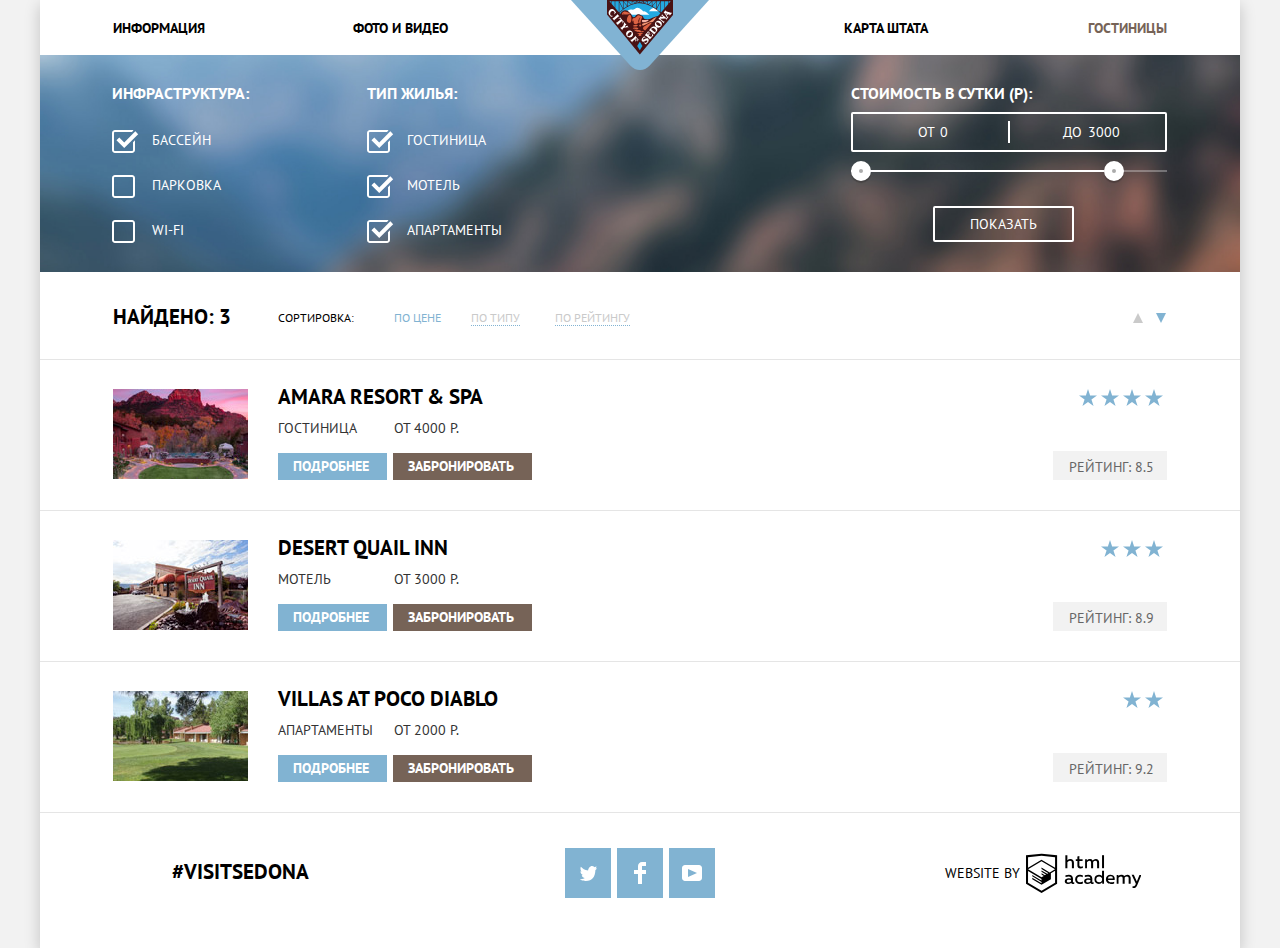
==== commit b27e7d85: "Доработки по переполнению, наименованию классов" ====
--- a/catalog.html
+++ b/catalog.html
@@ -114,10 +114,14 @@
             </ul>
             <ul class="sort-triangle-list">
               <li class="sort-triangle-item">
-                <a class="sort-triangle-up" href="#"></a>
+                <a class="sort-triangle-up" href="#">
+                <span class="visually-hidden">Сначала дешевые</span>
+                </a>
               </li>
               <li class="sort-triangle-item">
-                <a class="sort-triangle-down" href="#"></a>
+                <a class="sort-triangle-down" href="#">
+                <span class="visually-hidden">Сначала дорогие</span>
+                </a>
               </li>
             </ul>
           </div>
@@ -139,14 +143,14 @@
                     <a class="reserve-btn">Забронировать</a>
                   </div>
                 </div>
-                <div class="catalog-item-raiting">
-                  <span class="catalog-item-raiting-star" aria-label="4 звезды">
-                  <span class="raiting-star">Звезда</span>
-                  <span class="raiting-star">Звезда</span>
-                  <span class="raiting-star">Звезда</span>
-                  <span class="raiting-star">Звезда</span>
+                <div class="catalog-item-rating">
+                  <span class="catalog-item-rating-star" aria-label="4 звезды">
+                  <span class="rating-star">Звезда</span>
+                  <span class="rating-star">Звезда</span>
+                  <span class="rating-star">Звезда</span>
+                  <span class="rating-star">Звезда</span>
                   </span>
-                  <span class="raiting">Рейтинг: 8.5</span>
+                  <span class="rating">Рейтинг: 8.5</span>
                 </div>
               </article>
             </li>
@@ -166,13 +170,13 @@
                     <a class="reserve-btn">Забронировать</a>
                   </div>
                 </div>
-                <div class="catalog-item-raiting">
-                  <span class="catalog-item-raiting-star" aria-label="3 звезды">
-                  <span class="raiting-star">Звезда</span>
-                  <span class="raiting-star">Звезда</span>
-                  <span class="raiting-star">Звезда</span>
+                <div class="catalog-item-rating">
+                  <span class="catalog-item-rating-star" aria-label="3 звезды">
+                  <span class="rating-star">Звезда</span>
+                  <span class="rating-star">Звезда</span>
+                  <span class="rating-star">Звезда</span>
                   </span>
-                  <span class="raiting">Рейтинг: 8.9</span>
+                  <span class="rating">Рейтинг: 8.9</span>
                 </div>
               </article>
             </li>
@@ -192,12 +196,12 @@
                     <a class="reserve-btn">Забронировать</a>
                   </div>
                 </div>
-                <div class="catalog-item-raiting">
-                  <span class="catalog-item-raiting-star" aria-label="2 звезды">
-                  <span class="raiting-star">Звезда</span>
-                  <span class="raiting-star">Звезда</span>
+                <div class="catalog-item-rating">
+                  <span class="catalog-item-rating-star" aria-label="2 звезды">
+                  <span class="rating-star">Звезда</span>
+                  <span class="rating-star">Звезда</span>
                   </span>
-                  <span class="raiting">Рейтинг: 9.2</span>
+                  <span class="rating">Рейтинг: 9.2</span>
                 </div>
               </article>
             </li>
--- a/css/style.min.css
+++ b/css/style.min.css
@@ -1 +1 @@
-body{margin:0;padding:0;font-family:"PT Sans",Arial,sans-serif;font-size:14px;font-weight:400;line-height:26px;color:#000;text-transform:uppercase;background-color:#f2f2f2}.catalog-body{line-height:21px}.visually-hidden:not(:focus):not(:active),input[type="checkbox"].visually-hidden,input[type="radio"].visually-hidden{position:absolute;width:1px;height:1px;margin:-1px;border:0;padding:0;white-space:nowrap;-webkit-clip-path:inset(100%);clip-path:inset(100%);clip:rect(0 0 0 0);overflow:hidden}a{text-decoration:none}.container{width:1200px;margin:0 auto;-webkit-box-shadow:0 5px 15px 0 rgba(0,1,1,.2);box-shadow:0 5px 15px 0 rgba(0,1,1,.2);background-color:#fff}.header{max-width:1200px;position:relative;display:-webkit-box;display:-ms-flexbox;display:flex;background-color:#fff;z-index:1}.header-logo{position:absolute;z-index:1;left:530px}.header-nav{width:1200px;min-height:55px;font-weight:700;line-height:26px}.header-nav-list{margin:0;padding:0;margin-top:15px;margin-bottom:12px;display:-webkit-box;display:-ms-flexbox;display:flex;list-style:none}.header-nav-item{width:240px}.header-nav-phrase.active{color:#766357}.header-nav-phrase.active{cursor:pointer}.header-nav-phrase:hover{color:#81b3d2}.header-nav-phrase:active{color:#b2b2b2}.header li:nth-child(1){margin-left:73px}.header li:nth-child(2){margin-right:48px}.header li:nth-child(3){text-align:end;text-align:right;margin-left:48px}.header li:nth-child(4){text-align:end;text-align:right;margin-right:73px}.header-nav a{color:#000}.img-background-mask{bottom:0;position:absolute;z-index:1}.img-background-wrapper{position:relative;background:url(../img/background.jpg) no-repeat top center;background-color:#abbecb;min-height:508px}.img-background-wrapper:after{content:"";position:absolute;bottom:.5px;background:url(../img/polygon.svg) no-repeat center bottom;z-index:1;height:57px;width:1200px}.img-welcome{position:absolute;left:50%;margin-left:-230px;top:76px;z-index:1}.info-wrapper{margin:0 auto;padding-top:60px;width:570px;text-align:center}.info-wrapper-about{position:relative;background-color:#fff;z-index:1;padding-bottom:50px}.info-wrapper h1{margin:0;margin-bottom:30px;font-size:21px;font-weight:700}.info-wrapper p{margin:0}.info-wrapper p,.recommended-wrapper p,.reason.list p{color:#333}.reason{display:-webkit-box;display:-ms-flexbox;display:flex;color:#fff}.reason-content{text-align:center;-webkit-box-sizing:border-box;box-sizing:border-box;padding-top:45px;width:400px;background-color:#81b3d2;padding-left:49px;padding-right:49px}.reason-content p,.reason-content span{line-height:21px}.reason-content p{margin:0;margin-top:19px;margin-bottom:41px}.reason-content h2{padding-left:75px;padding-right:76px}.recommended-wrapper p{padding-left:55px;padding-right:55px;line-height:21px}.reason-img{line-height:0;font-size:0}.reason-img img{max-width:100%;height:auto}.recommended{display:-webkit-box;display:-ms-flexbox;display:flex;margin-top:57px}.recommended-wrapper{position:relative;padding-top:105px;text-align:center;width:400px}.recommended-wrapper:before{content:"";position:absolute;top:0}.recommended-wrapper:nth-child(1):before{background-image:url(../img/icon-1.svg);width:75px;height:72px;left:160px}.recommended-wrapper:nth-child(2):before{background-image:url(../img/icon-3.svg);width:74px;height:70px;left:162px}.recommended-wrapper:nth-child(3):before{background-image:url(../img/icon-2.svg);width:64px;height:76px;left:168px}.recommended-content{margin:0;padding:0}.reason.second{-webkit-box-orient:horizontal;-webkit-box-direction:reverse;-ms-flex-direction:row-reverse;flex-direction:row-reverse;margin-top:68px}.reason h2,.recommended-wrapper h2{margin:0;margin-bottom:22px;font-size:21px;font-weight:700;line-height:21px}.reason-list{display:-webkit-box;display:-ms-flexbox;display:flex;color:#000}.reason-list p{padding-left:70px;padding-right:70px}.reason-content-item:nth-child(2) p{padding-left:60px;padding-right:60px}.reason-content-item{text-align:center;padding-top:45px;padding-bottom:55px;width:400px;background-color:#eee}.reason-content-item h2{line-height:21px;margin:0;margin-bottom:23px;padding-left:130px;padding-right:130px}.reason-content-item p{margin:0;margin-top:14px}.search-hotel{padding-top:50px;display:-webkit-box;display:-ms-flexbox;display:flex;-webkit-box-orient:vertical;-webkit-box-direction:normal;-ms-flex-direction:column;flex-direction:column;-webkit-box-pack:center;-ms-flex-pack:center;justify-content:center;text-align:center}.search-hotel h3{margin:0;margin-bottom:22px;font-size:30px;font-weight:700;line-height:36px}.search-hotel p{margin:0;color:#333;line-height:24px}.search-hotel-info{padding-left:313px;padding-right:313px}.search-hotel a{font-size:21px;font-weight:700;color:#fff}.search-hotel-btn-wrapper{position:relative;margin:0 auto;margin-top:50px;-webkit-box-sizing:border-box;box-sizing:border-box;width:571px;min-height:84px;background-color:#766357}.search-hotel-btn{font-family:"PT Sans",Arial,sans-serif;font-size:21px;font-weight:700;text-transform:uppercase;color:#fff;border:0 none;background-color:#766357;padding-left:140px;padding-right:140px;padding-top:29px;padding-bottom:31px}.search-hotel-btn:hover{background-color:#604e43}.search-hotel-btn:active{background-color:#503e33;color:#857871}.chose-date{font:inherit;text-transform:uppercase;-webkit-box-sizing:border-box;box-sizing:border-box;width:345px;min-height:38px;margin:0;padding:0;padding-top:6px;padding-bottom:6px;padding-left:12px;background-color:#f2f2f2;border:0 none;outline:none}.chose-date::-ms-clear{display:none;width:0;height:0}.chose-date::-ms-reveal{display:none;width:0;height:0}.chose-date:hover,.chose-number:hover{background-color:#ebebeb}.chose-date:focus,.chose-number:focus{background-color:#fff;-webkit-box-shadow:inset 0 0 0 2px #e5e5e5;box-shadow:inset 0 0 0 2px #e5e5e5}.chose-wrapper{display:-webkit-box;display:-ms-flexbox;display:flex}.calendar-icon{position:absolute;width:21px;height:22px;border:0 none;top:7px;bottom:0;right:0;margin:0;padding:0;padding-right:10px;background-color:transparent;cursor:pointer;fill:#cacaca}.calendar-icon:hover{fill:#000}.calendar-icon:active{fill:#81b3d2}.chose-wrapper:nth-child(1){margin-top:55px}.chose-wrapper:nth-child(2){margin-top:29px}.search-hotel-popup-wrapper{position:absolute;left:0;right:0;z-index:1;min-width:571px;display:none;margin:0 auto;font-weight:700}.show{position:absolute;left:0;right:0;z-index:1;min-width:571px;display:block;margin:0 auto;font-weight:700}.search-hotel-popup{text-align:start;display:-webkit-box;display:-ms-flexbox;display:flex;padding-left:55px;padding-right:55px;background-color:#fff;-webkit-box-orient:vertical;-webkit-box-direction:normal;-ms-flex-direction:column;flex-direction:column;z-index:2;-webkit-box-shadow:0 7px 15px rgba(0,1,1,.15);box-shadow:0 7px 15px rgba(0,1,1,.15)}.search-hotel-popup-wrapper.show{-webkit-animation:popupshow 0.6s forwards;animation:popupshow 0.6s forwards;z-index:2}@-webkit-keyframes popupshow{0%{-webkit-transform:translateY(-90%);transform:translateY(-90%);opacity:0;-ms-filter:"progid:DXImageTransform.Microsoft.Alpha(Opacity=0)"}100%{-webkit-transform:translateY(0);transform:translateY(0);opacity:1;-ms-filter:"progid:DXImageTransform.Microsoft.Alpha(Opacity=100)"}}@keyframes popupshow{0%{-webkit-transform:translateY(-90%);transform:translateY(-90%);opacity:0;-ms-filter:"progid:DXImageTransform.Microsoft.Alpha(Opacity=0)"}100%{-webkit-transform:translateY(0);transform:translateY(0);opacity:1;-ms-filter:"progid:DXImageTransform.Microsoft.Alpha(Opacity=100)"}}.search-hotel-popup label{-ms-flex-item-align:center;-ms-grid-row-align:center;align-self:center;text-align:left;line-height:21px;width:115px;-webkit-box-sizing:border-box;box-sizing:border-box;padding-left:3px}.search-hotel-popup input{font-weight:700}.chose-date-wrapper{position:relative}.increase{border:0 none;width:38px;min-height:38px;position:relative;background-color:#f2f2f2;color:#a9a9a9;cursor:pointer}.increase::before,.decrease::before{content:"";position:absolute;top:50%;left:50%;margin-left:-6px;margin-top:-1px;width:11px;height:3px;background-color:#a9a9a9}.increase::after{content:"";position:absolute;margin-left:-2px;margin-top:-5px;top:50%;left:50%;width:3px;height:11px;background-color:#a9a9a9}.decrease{border:0 none;width:38px;min-height:38px;position:relative;background-color:#f2f2f2;color:#a9a9a9;cursor:pointer}.increase:hover::after,.increase:hover::before,.decrease:hover::before{background-color:#000}.increase:active::after,.increase:active::before,.decrease:active::before{background-color:#81b3d2}.chose-people-wrapper{margin-top:30px;display:-webkit-box;display:-ms-flexbox;display:flex}.chose-number-wrapper{display:-webkit-box;display:-ms-flexbox;display:flex;position:relative}.chose-number{padding-top:14px;padding-bottom:14px;-webkit-box-sizing:border-box;box-sizing:border-box;text-align:center;margin:0;padding:0;border:0 none;background-color:#f2f2f2;min-height:38px;width:38px}.search-btn{background-color:#81b3d2;border:0 none;margin-top:55px;margin-bottom:55px;padding-top:14px;padding-bottom:20px;font-size:21px;text-transform:uppercase;color:#fff;font-weight:700}.search-btn:hover{background-color:#669ec0}.search-btn:active{background-color:#5496bd;color:#88b6d1}.chose-people-wrapper label:nth-of-type(2){-webkit-box-sizing:border-box;box-sizing:border-box;text-align:end;text-align:right;padding-right:25px}.footer{display:-webkit-box;display:-ms-flexbox;display:flex;-webkit-box-align:center;-ms-flex-align:center;align-items:center;padding:35px 72px 42px 72px}.copyright{width:328px;display:-webkit-box;display:-ms-flexbox;display:flex;-webkit-box-sizing:border-box;box-sizing:border-box;-webkit-box-align:center;-ms-flex-align:center;align-items:center;padding-left:105px}.copyright span{padding-right:6px}.hashtag-wrapper{-webkit-box-sizing:border-box;box-sizing:border-box;padding-left:60px;width:328px}.hashtag{font-size:21px;font-weight:700;color:#000}.social-btn-list{width:400px;margin:0;padding:0;display:-webkit-box;display:-ms-flexbox;display:flex;-webkit-box-pack:center;-ms-flex-pack:center;justify-content:center;list-style:none}.social-btn-item{background-color:#81b3d2}.social-btn-item:first-child,.social-btn-item:nth-child(2){margin-right:6px}.social-btn{display:-webkit-box;display:-ms-flexbox;display:flex;position:relative;-webkit-box-pack:center;-ms-flex-pack:center;justify-content:center;-webkit-box-align:center;-ms-flex-align:center;align-items:center;width:46px;height:50px}.social-btn.twitter:active{opacity:.3;-ms-filter:"progid:DXImageTransform.Microsoft.Alpha(Opacity=30)"}.social-btn.facebook:active{opacity:.3;-ms-filter:"progid:DXImageTransform.Microsoft.Alpha(Opacity=30)"}.social-btn.youtube:active{opacity:.3;-ms-filter:"progid:DXImageTransform.Microsoft.Alpha(Opacity=30)"}.social-btn-item:hover{background-color:#669ec0}.social-btn-item:active{background-color:#5496bd}.social-icon{fill:#fff}.map{position:relative;z-index:1}.map-iframe{border:0}.map-static{position:absolute;top:0;left:50%;-webkit-transform:translateX(-600px);-ms-transform:translateX(-600px);transform:translateX(-600px);max-width:inherit}.map-iframe{position:relative}.copyright-logo{width:115px;height:41px}.htmlacademy{fill:#000}.htmlacademy:hover{fill:#81b3d2}.htmlacademy:active{fill:#bdbbbc}footer.index{position:absolute;z-index:1;background-color:#fff;opacity:.9;-ms-filter:"progid:DXImageTransform.Microsoft.Alpha(Opacity=90)";bottom:0}.filters{background-image:url(../img/filter-Background-full.jpg);background-size:100% auto;background-position:center;background-color:#3d4e57;padding-top:28px;padding-bottom:30px}.filter{display:-webkit-box;display:-ms-flexbox;display:flex}.filter fieldset{border:0 none;margin:0;padding:0}.filter-wrapper-first{padding-left:72px;min-width:240px}.filter-wrapper-second{-webkit-box-sizing:border-box;box-sizing:border-box;padding-left:15px;min-width:240px}.filter-wrapper-first ul,.filter-wrapper-second ul{margin:0;padding:0}.filter legend{margin-bottom:8px;font-size:16px;font-weight:700;color:#fff}.filter ul{list-style:none;margin-top:18px}.filter-option label{color:white}c .filter-option{position:relative}.filter-checkbox{position:relative;padding-left:40px;-webkit-user-select:none;-moz-user-select:none;-ms-user-select:none;user-select:none}.filter-checkbox::before{content:"";position:absolute;left:0;width:23px;height:23px;background-image:url(../img/checkbox-off.svg)}.filter-input:checked~.filter-checkbox::before{content:"";position:absolute;left:0;width:27px;height:23px;background-image:url(../img/checkbox-on.svg)}.filter-option:nth-child(2),.filter-option:nth-child(3){margin-top:24px}.filter-input:disabled + .filter-checkbox::before{content:"";position:absolute;left:0;width:23px;height:23px;background-image:url(../img/disable-checkbox-off.svg)}.filter-input:checked:disabled + .filter-checkbox::before{content:"";position:absolute;left:0;width:27px;height:23px;background-image:url(../img/disable-checkbox-on.svg)}.multiply-filter{margin:0;padding:0;border:0 none}.price-controls{position:relative;height:36px;margin-bottom:18px;font-size:0;border:2px solid #fff;border-radius:2px}.price-controls:after{content:"";position:absolute;top:50%;left:50%;width:2px;height:22px;background:#fff;-webkit-transform:translate(-50%,-50%);-ms-transform:translate(-50%,-50%);transform:translate(-50%,-50%)}.price-controls label{display:inline-block;font-size:14px;line-height:34px;vertical-align:top;cursor:pointer;color:#fff}.price-controls .min-price{width:90px;padding-left:65px}.price-controls .max-price{padding-left:55px}.price-controls input{width:50px;min-height:30px;margin:0;color:inherit;font:inherit;background:none;border:none}.toggle{position:absolute;top:-9px;width:4px;height:4px;background:#ababab;border:8px solid #fff;border-radius:50%;-webkit-box-shadow:0 2px 1px 0 rgba(0,1,1,.2);box-shadow:0 2px 1px 0 rgba(0,1,1,.2);cursor:pointer}.toggle:hover{background:#1c4f80}.toggle.toggle-min{left:0}.toggle.toggle-max{left:80%}.toggle.toggle-min:hover,.toggle.toggle-max:hover{-webkit-transform:scale(1.1,1.1);-ms-transform:scale(1.1,1.1);transform:scale(1.1,1.1)}.range-filter{width:330px;-webkit-box-sizing:border-box;box-sizing:border-box;margin-left:auto;margin-right:73px;padding-left:14px;color:#fff}.range-controls{position:relative;margin-bottom:34px}.range-controls .scale{height:2px;background:rgba(255,255,255,.3)}.range-controls .bar{width:80%;height:2px;background:#fff}.toggle{width:4px;height:4px;background:#ababab;border:8px solid #fff;border-radius:50%;-webkit-box-shadow:0 2px 1px 0 rgba(0,1,1,.2);box-shadow:0 2px 1px 0 rgba(0,1,1,.2);cursor:pointer}.show-btn{display:block;margin:0 auto;margin-right:93px;padding:6px 35px;font-size:14px;line-height:20px;color:#fff;text-transform:uppercase;background:transparent;border:2px solid #fff;border-radius:2px;cursor:pointer}.show-btn:hover{color:#000;background:#fff}.sort-wrapper{margin-top:32px;margin-bottom:29px;margin-left:73px;margin-right:73px;display:-webkit-box;display:-ms-flexbox;display:flex;position:relative;-webkit-box-align:center;-ms-flex-align:center;align-items:center}.sort-wrapper h3{font-size:21px;line-height:26px;font-weight:700;margin:0;padding-right:47px}.sort-phrase{padding-right:40px}.catalog h3{font-size:21px;line-height:26px;font-weight:700}.catalog-sorting,.sort-btn{font-size:12px;line-height:18px}.sort-btn-list{margin:0;padding:0;display:-webkit-box;display:-ms-flexbox;display:flex;list-style:none}.sort-btn{color:#cacaca;border-bottom:1px dotted #81b3d2}.sort-btn:hover{color:#81b3d2}.sort-btn:active{color:#000;border-color:transparent}.sort-btn-item:nth-child(1){padding-right:30px}.sort-btn-item:nth-child(2){padding-right:35px}.sort-btn.active{color:#81b3d2;border-bottom:none}.sort-triangle-list{position:absolute;display:-webkit-box;display:-ms-flexbox;display:flex;right:0;top:-5px;list-style:none}.sort-triangle-up{margin-right:12px;position:relative;display:block;width:11px;height:10px}.sort-triangle-down{position:relative;display:block;width:11px;height:10px}.sort-triangle-up::before{content:"";position:absolute;display:block;border-left:5.5px solid transparent;border-right:5.5px solid transparent;border-bottom:10px solid #cacaca}.sort-triangle-down::before{content:"";position:absolute;display:block;border-left:5.5px solid transparent;border-right:5.5px solid transparent;border-top:10px solid #81b3d2}.sort-triangle-up:hover::before{content:"";position:absolute;display:block;border-left:5.5px solid transparent;border-right:5.5px solid transparent;border-bottom:10px solid #000}.sort-triangle-up:active::before{content:"";position:absolute;display:block;border-left:5.5px solid transparent;border-right:5.5px solid transparent;border-bottom:10px solid #81b3d2}.catalog-list{margin:0;padding:0;list-style:none}.catalog-item{border-bottom:1px solid #e5e5e5;padding-top:29px;padding-bottom:31px;padding-left:73px;padding-right:73px}.catalog-item:nth-child(1){border-top:1px solid #e5e5e5}.catalog-list article{display:-webkit-box;display:-ms-flexbox;display:flex}.catalog-list h1{font-size:21px;font-weight:700;line-height:26px}.catalog-item-name{color:#000}.catalog-item-name:hover{color:#81b3d2}.catalog-item-name:active{color:#b2b2b2}.catalog-item-info{width:700px;margin-left:30px}.catalog-item-info h1{margin:0;margin-top:-5px;padding:0}.catalog-item-img{line-height:0;font-size:0}.catalog-item-img img{max-width:100%;height:auto}.catalog-item-info span{color:#333}.catalog-item-info-wrapper{display:-webkit-box;display:-ms-flexbox;display:flex;padding-top:7px}.catalog-item-phrase-price{margin-left:6px}.catalog-item-phrase-housing{min-width:110px}.catalog-btn-info-wrapper{display:-webkit-box;display:-ms-flexbox;display:flex;margin-top:14px}.detail-btn,.reserve-btn{cursor:pointer;font-weight:700;color:#fff;padding-right:18px;padding-left:15px;padding-top:3px;padding-bottom:3px}.detail-btn{background-color:#81b3d2}.detail-btn:hover{background-color:#669ec0}.detail-btn:active{background-color:#5496bd;color:#88b6d1}.reserve-btn{margin-left:6px;background-color:#766357}.reserve-btn:hover{background-color:#604e43}.reserve-btn:active{background-color:#503e33;color:#857871}.catalog-item-raiting{position:relative;margin-top:auto;margin-left:auto}.catalog-item-raiting-star{display:-webkit-box;display:-ms-flexbox;display:flex;-webkit-box-orient:horizontal;-webkit-box-direction:reverse;-ms-flex-direction:row-reverse;flex-direction:row-reverse;margin-bottom:50px}.raiting-star{width:18px;height:17px;margin-right:4px;font-size:0;background-image:url(../img/star.svg)}.raiting{padding-top:5px;padding-bottom:5px;padding-left:16px;padding-right:13px;background-color:#f2f2f2;color:#666}+body{margin:0;padding:0;font-family:"PT Sans",Arial,sans-serif;font-size:14px;font-weight:400;line-height:26px;color:#000;text-transform:uppercase;background-color:#f2f2f2}.catalog-body{line-height:21px}.visually-hidden:not(:focus):not(:active),input[type="checkbox"].visually-hidden,input[type="radio"].visually-hidden{position:absolute;width:1px;height:1px;margin:-1px;border:0;padding:0;white-space:nowrap;-webkit-clip-path:inset(100%);clip-path:inset(100%);clip:rect(0 0 0 0);overflow:hidden}a{text-decoration:none}.container{width:1200px;margin:0 auto;-webkit-box-shadow:0 5px 15px 0 rgba(0,1,1,.2);box-shadow:0 5px 15px 0 rgba(0,1,1,.2);background-color:#fff}.header{max-width:1200px;position:relative;display:-webkit-box;display:-ms-flexbox;display:flex;background-color:#fff;z-index:1}.header-logo{position:absolute;z-index:1;left:530px}.header-nav{width:1200px;min-height:55px;font-weight:700;line-height:26px}.header-nav-list{margin:15px 0 12px 0;padding:0;display:-webkit-box;display:-ms-flexbox;display:flex;list-style:none}.header-nav-item{width:240px}.header-nav-phrase.active{color:#766357}.header-nav-phrase.active{cursor:pointer}.header-nav-phrase:hover{color:#81b3d2}.header-nav-phrase:active{color:#b2b2b2}.header li:nth-child(1){margin-left:73px}.header li:nth-child(2){margin-right:48px}.header li:nth-child(3){text-align:right;margin-left:48px}.header li:nth-child(4){text-align:right;margin-right:73px}.header-nav a{color:#000}.img-background-mask{bottom:0;position:absolute;z-index:1}.img-background-wrapper{position:relative;background:url(../img/background.jpg) no-repeat top center #abbecb;min-height:508px}.img-background-wrapper:after{content:"";position:absolute;bottom:.5px;background:url(../img/polygon.svg) no-repeat center bottom;z-index:1;height:57px;width:1200px}.img-welcome{position:absolute;left:50%;margin-left:-230px;top:76px;z-index:1}.info-wrapper{margin:0 auto;padding-top:60px;width:570px;text-align:center}.info-wrapper-about{position:relative;background-color:#fff;z-index:1;padding-bottom:50px}.info-wrapper h1{margin:0 0 30px;font-size:21px;font-weight:700}.info-wrapper p{margin:0}.info-wrapper p,.recommended-wrapper p,.reason.list p{color:#333}.reason{display:-webkit-box;display:-ms-flexbox;display:flex;color:#fff;background-color:#81b3d2}.reason-content{text-align:center;-webkit-box-sizing:border-box;box-sizing:border-box;padding-top:45px;width:400px;background-color:#81b3d2;padding-left:49px;padding-right:49px}.reason-content p,.reason-content span{line-height:21px}.reason-content p{margin:19px 0 41px}.reason-content h2{padding-left:75px;padding-right:76px}.recommended-wrapper p{padding-left:55px;padding-right:55px;line-height:21px}.reason-img{line-height:0;font-size:0}.reason-img img{max-width:100%;height:auto}.recommended{display:-webkit-box;display:-ms-flexbox;display:flex;margin-top:57px}.recommended-wrapper{position:relative;padding-top:105px;text-align:center;width:400px}.recommended-wrapper:before{content:"";position:absolute;top:0}.recommended-wrapper:nth-child(1):before{background-image:url(../img/icon-1.svg);width:75px;height:72px;left:160px}.recommended-wrapper:nth-child(2):before{background-image:url(../img/icon-3.svg);width:74px;height:70px;left:162px}.recommended-wrapper:nth-child(3):before{background-image:url(../img/icon-2.svg);width:64px;height:76px;left:168px}.recommended-content{margin:0;padding:0}.reason.second{-webkit-box-orient:horizontal;-webkit-box-direction:reverse;-ms-flex-direction:row-reverse;flex-direction:row-reverse;margin-top:68px}.reason h2,.recommended-wrapper h2{margin:0 0 22px;font-size:21px;font-weight:700;line-height:21px}.reason-list{display:-webkit-box;display:-ms-flexbox;display:flex;color:#000}.reason-list p{padding-left:70px;padding-right:70px}.reason-content-item:nth-child(2) p{padding-left:60px;padding-right:60px}.reason-content-item{text-align:center;padding-top:45px;padding-bottom:55px;width:400px;background-color:#eee}.reason-content-item h2{line-height:21px;margin:0 0 23px;padding-left:130px;padding-right:130px}.reason-content-item p{margin:14px 0 0}.search-hotel{padding-top:50px;display:-webkit-box;display:-ms-flexbox;display:flex;-webkit-box-orient:vertical;-webkit-box-direction:normal;-ms-flex-direction:column;flex-direction:column;-webkit-box-pack:center;-ms-flex-pack:center;justify-content:center;text-align:center}.search-hotel h3{margin:0 0 22px;font-size:30px;font-weight:700;line-height:36px}.search-hotel p{margin:0;color:#333;line-height:24px}.search-hotel-info{padding-left:313px;padding-right:313px}.search-hotel a{font-size:21px;font-weight:700;color:#fff}.search-hotel-btn-wrapper{position:relative;margin:50px auto auto;-webkit-box-sizing:border-box;box-sizing:border-box;width:571px;min-height:84px;background-color:#766357}.search-hotel-btn{font-family:"PT Sans",Arial,sans-serif;font-size:21px;font-weight:700;text-transform:uppercase;color:#fff;border:0 none;background-color:#766357;padding-left:140px;padding-right:140px;padding-top:29px;padding-bottom:31px}.search-hotel-btn:hover{background-color:#604e43}.search-hotel-btn:active{background-color:#503e33;color:#857871}.chose-date{font:inherit;text-transform:uppercase;-webkit-box-sizing:border-box;box-sizing:border-box;width:345px;min-height:38px;margin:0;padding:0;padding-top:6px;padding-bottom:6px;padding-left:12px;background-color:#f2f2f2;border:0 none;outline:none}.chose-date::-ms-clear{display:none;width:0;height:0}.chose-date::-ms-reveal{display:none;width:0;height:0}.chose-date:hover,.chose-number:hover{background-color:#ebebeb}.chose-date:focus,.chose-number:focus{background-color:#fff;-webkit-box-shadow:inset 0 0 0 2px #e5e5e5;box-shadow:inset 0 0 0 2px #e5e5e5}.chose-wrapper{display:-webkit-box;display:-ms-flexbox;display:flex}.calendar-icon{position:absolute;width:21px;height:22px;border:0 none;top:7px;bottom:0;right:0;margin:0;padding:0;padding-right:10px;background-color:transparent;cursor:pointer;fill:#cacaca}.calendar-icon:hover{fill:#000}.calendar-icon:active{fill:#81b3d2}.chose-wrapper:nth-child(1){margin-top:55px}.chose-wrapper:nth-child(2){margin-top:29px}.search-hotel-popup-wrapper{position:absolute;left:0;right:0;z-index:1;min-width:571px;display:none;margin:0 auto;font-weight:700}.show{position:absolute;left:0;right:0;z-index:1;min-width:571px;display:block;margin:0 auto;font-weight:700}.search-hotel-popup{text-align:start;display:-webkit-box;display:-ms-flexbox;display:flex;padding-left:55px;padding-right:55px;background-color:#fff;-webkit-box-orient:vertical;-webkit-box-direction:normal;-ms-flex-direction:column;flex-direction:column;z-index:2;-webkit-box-shadow:0 7px 15px rgba(0,1,1,.15);box-shadow:0 7px 15px rgba(0,1,1,.15)}.search-hotel-popup-wrapper.show{-webkit-animation:popupshow 0.6s forwards;animation:popupshow 0.6s forwards;z-index:2}@-webkit-keyframes popupshow{0%{-webkit-transform:translateY(-90%);transform:translateY(-90%);opacity:0;-ms-filter:"progid:DXImageTransform.Microsoft.Alpha(Opacity=0)"}100%{-webkit-transform:translateY(0);transform:translateY(0);opacity:1;-ms-filter:"progid:DXImageTransform.Microsoft.Alpha(Opacity=100)"}}@keyframes popupshow{0%{-webkit-transform:translateY(-90%);transform:translateY(-90%);opacity:0;-ms-filter:"progid:DXImageTransform.Microsoft.Alpha(Opacity=0)"}100%{-webkit-transform:translateY(0);transform:translateY(0);opacity:1;-ms-filter:"progid:DXImageTransform.Microsoft.Alpha(Opacity=100)"}}.search-hotel-popup label{-ms-flex-item-align:center;-ms-grid-row-align:center;align-self:center;text-align:left;line-height:21px;width:115px;-webkit-box-sizing:border-box;box-sizing:border-box;padding-left:3px}.search-hotel-popup input{font-weight:700}.chose-date-wrapper{position:relative}.increase{border:0 none;width:38px;min-height:38px;position:relative;background-color:#f2f2f2;color:#a9a9a9;cursor:pointer}.increase::before,.decrease::before{content:"";position:absolute;top:50%;left:50%;margin-left:-6px;margin-top:-1px;width:11px;height:3px;background-color:#a9a9a9}.increase::after{content:"";position:absolute;margin-left:-2px;margin-top:-5px;top:50%;left:50%;width:3px;height:11px;background-color:#a9a9a9}.decrease{border:0 none;width:38px;min-height:38px;position:relative;background-color:#f2f2f2;color:#a9a9a9;cursor:pointer}.increase:hover::after,.increase:hover::before,.decrease:hover::before{background-color:#000}.increase:active::after,.increase:active::before,.decrease:active::before{background-color:#81b3d2}.chose-people-wrapper{margin-top:30px;display:-webkit-box;display:-ms-flexbox;display:flex}.chose-number-wrapper{display:-webkit-box;display:-ms-flexbox;display:flex;position:relative}.chose-number{padding-top:14px;padding-bottom:14px;-webkit-box-sizing:border-box;box-sizing:border-box;text-align:center;margin:0;padding:0;border:0 none;background-color:#f2f2f2;min-height:38px;width:38px}.search-btn{background-color:#81b3d2;border:0 none;margin-top:55px;margin-bottom:55px;padding-top:14px;padding-bottom:20px;font-size:21px;text-transform:uppercase;color:#fff;font-weight:700}.search-btn:hover{background-color:#669ec0}.search-btn:active{background-color:#5496bd;color:#88b6d1}.chose-people-wrapper label:nth-of-type(2){-webkit-box-sizing:border-box;box-sizing:border-box;text-align:end;text-align:right;padding-right:25px}.footer{display:-webkit-box;display:-ms-flexbox;display:flex;-webkit-box-align:center;-ms-flex-align:center;align-items:center;padding:35px 72px 50px 72px}.copyright{width:328px;display:-webkit-box;display:-ms-flexbox;display:flex;-webkit-box-sizing:border-box;box-sizing:border-box;-webkit-box-align:center;-ms-flex-align:center;align-items:center;padding-left:105px}.copyright span{padding-right:6px}.hashtag-wrapper{-webkit-box-sizing:border-box;box-sizing:border-box;padding-left:60px;width:328px}.hashtag{font-size:21px;font-weight:700;color:#000}.social-btn-list{width:400px;margin:0;padding:0;display:-webkit-box;display:-ms-flexbox;display:flex;-webkit-box-pack:center;-ms-flex-pack:center;justify-content:center;list-style:none}.social-btn-item{background-color:#81b3d2}.social-btn-item:first-child,.social-btn-item:nth-child(2){margin-right:6px}.social-btn{display:-webkit-box;display:-ms-flexbox;display:flex;position:relative;-webkit-box-pack:center;-ms-flex-pack:center;justify-content:center;-webkit-box-align:center;-ms-flex-align:center;align-items:center;width:46px;height:50px}.social-btn.twitter:active{opacity:.3;-ms-filter:"progid:DXImageTransform.Microsoft.Alpha(Opacity=30)"}.social-btn.facebook:active{opacity:.3;-ms-filter:"progid:DXImageTransform.Microsoft.Alpha(Opacity=30)"}.social-btn.youtube:active{opacity:.3;-ms-filter:"progid:DXImageTransform.Microsoft.Alpha(Opacity=30)"}.social-btn-item:hover{background-color:#669ec0}.social-btn-item:active{background-color:#5496bd}.social-icon{fill:#fff}.map{position:relative;z-index:1}.map-iframe{border:0;overflow:hidden}.map-static{position:absolute;top:0;left:50%;-webkit-transform:translateX(-600px);-ms-transform:translateX(-600px);transform:translateX(-600px);max-width:inherit}.map-iframe{position:relative}.copyright-logo{width:115px;height:41px}.htmlacademy{fill:#000}.htmlacademy:hover{fill:#81b3d2}.htmlacademy:active{fill:#bdbbbc}footer.index{position:absolute;z-index:1;background-color:#fff;opacity:.9;-ms-filter:"progid:DXImageTransform.Microsoft.Alpha(Opacity=90)";bottom:0}.filters{background-image:url(../img/filter-background.jpg);background-size:100% auto;background-position:center;background-color:#3d4e57;padding-top:28px;padding-bottom:30px}.filter{display:-webkit-box;display:-ms-flexbox;display:flex}.filter fieldset{border:0 none;margin:0;padding:0}.filter-wrapper-first{padding-left:72px;min-width:240px}.filter-wrapper-second{-webkit-box-sizing:border-box;box-sizing:border-box;padding-left:15px;min-width:240px}.filter-wrapper-first ul,.filter-wrapper-second ul{margin:0;padding:0}.filter legend{margin-bottom:8px;font-size:16px;font-weight:700;color:#fff}.filter ul{list-style:none;margin-top:18px}.filter-option label{color:white}c .filter-option{position:relative}.filter-checkbox{position:relative;padding-left:40px;-webkit-user-select:none;-moz-user-select:none;-ms-user-select:none;user-select:none}.filter-checkbox::before{content:"";position:absolute;left:0;width:23px;height:23px;background-image:url(../img/checkbox-off.svg)}.filter-input:checked~.filter-checkbox::before{content:"";position:absolute;left:0;width:27px;height:23px;background-image:url(../img/checkbox-on.svg)}.filter-option:nth-child(2),.filter-option:nth-child(3){margin-top:24px}.filter-input:disabled+.filter-checkbox::before{content:"";position:absolute;left:0;width:23px;height:23px;background-image:url(../img/disable-checkbox-off.svg)}.filter-input:checked:disabled+.filter-checkbox::before{content:"";position:absolute;left:0;width:27px;height:23px;background-image:url(../img/disable-checkbox-on.svg)}.multiply-filter{margin:0;padding:0;border:0 none}.price-controls{position:relative;height:36px;margin-bottom:18px;font-size:0;border:2px solid #fff;border-radius:2px}.price-controls:after{content:"";position:absolute;top:50%;left:50%;width:2px;height:22px;background:#fff;-webkit-transform:translate(-50%,-50%);-ms-transform:translate(-50%,-50%);transform:translate(-50%,-50%)}.price-controls label{display:inline-block;font-size:14px;line-height:34px;vertical-align:top;cursor:pointer;color:#fff}.price-controls .min-price{width:90px;padding-left:65px}.price-controls .max-price{padding-left:55px}.price-controls input{width:50px;min-height:30px;margin:0;color:inherit;font:inherit;background:none;border:none}.toggle{position:absolute;top:-9px;width:4px;height:4px;background:#ababab;border:8px solid #fff;border-radius:50%;-webkit-box-shadow:0 2px 1px 0 rgba(0,1,1,.2);box-shadow:0 2px 1px 0 rgba(0,1,1,.2);cursor:pointer}.toggle:hover{background:#1c4f80}.toggle.toggle-min{left:0}.toggle.toggle-max{left:80%}.toggle.toggle-min:hover,.toggle.toggle-max:hover{-webkit-transform:scale(1.1,1.1);-ms-transform:scale(1.1,1.1);transform:scale(1.1,1.1)}.range-filter{width:330px;-webkit-box-sizing:border-box;box-sizing:border-box;margin-left:auto;margin-right:73px;padding-left:14px;color:#fff}.range-controls{position:relative;margin-bottom:34px}.range-controls .scale{height:2px;background:rgba(255,255,255,.3)}.range-controls .bar{width:80%;height:2px;background:#fff}.toggle{width:4px;height:4px;background:#ababab;border:8px solid #fff;border-radius:50%;-webkit-box-shadow:0 2px 1px 0 rgba(0,1,1,.2);box-shadow:0 2px 1px 0 rgba(0,1,1,.2);cursor:pointer}.show-btn{display:block;margin:0 auto;margin-right:93px;padding:6px 35px;font-size:14px;line-height:20px;color:#fff;text-transform:uppercase;background:transparent;border:2px solid #fff;border-radius:2px;cursor:pointer}.show-btn:hover{color:#000;background:#fff}.sort-wrapper{margin-top:32px;margin-bottom:29px;margin-left:73px;margin-right:73px;display:-webkit-box;display:-ms-flexbox;display:flex;position:relative;-webkit-box-align:center;-ms-flex-align:center;align-items:center}.sort-wrapper h3{font-size:21px;line-height:26px;font-weight:700;margin:0;padding-right:47px}.sort-phrase{padding-right:40px}.catalog h3{font-size:21px;line-height:26px;font-weight:700}.catalog-sorting,.sort-btn{font-size:12px;line-height:18px}.sort-btn-list{margin:0;padding:0;display:-webkit-box;display:-ms-flexbox;display:flex;list-style:none}.sort-btn{color:#cacaca;border-bottom:1px dotted #81b3d2}.sort-btn:hover{color:#81b3d2}.sort-btn:active{color:#000;border-color:transparent}.sort-btn-item:nth-child(1){padding-right:30px}.sort-btn-item:nth-child(2){padding-right:35px}.sort-btn.active{color:#81b3d2;border-bottom:none}.sort-triangle-list{position:absolute;display:-webkit-box;display:-ms-flexbox;display:flex;right:0;top:-5px;list-style:none}.sort-triangle-up{margin-right:12px;position:relative;display:block;width:11px;height:10px}.sort-triangle-down{position:relative;display:block;width:11px;height:10px}.sort-triangle-up::before{content:"";position:absolute;display:block;border-left:5.5px solid transparent;border-right:5.5px solid transparent;border-bottom:10px solid #cacaca}.sort-triangle-down::before{content:"";position:absolute;display:block;border-left:5.5px solid transparent;border-right:5.5px solid transparent;border-top:10px solid #81b3d2}.sort-triangle-up:hover::before{content:"";position:absolute;display:block;border-left:5.5px solid transparent;border-right:5.5px solid transparent;border-bottom:10px solid #000}.sort-triangle-up:active::before{content:"";position:absolute;display:block;border-left:5.5px solid transparent;border-right:5.5px solid transparent;border-bottom:10px solid #81b3d2}.catalog-list{margin:0;padding:0;list-style:none}.catalog-item{border-bottom:1px solid #e5e5e5;padding-top:29px;padding-bottom:30px;padding-left:73px;padding-right:73px}.catalog-item:nth-child(1){border-top:1px solid #e5e5e5}.catalog-list article{display:-webkit-box;display:-ms-flexbox;display:flex}.catalog-list h1{font-size:21px;font-weight:700;line-height:26px}.catalog-item-name{color:#000}.catalog-item-name:hover{color:#81b3d2}.catalog-item-name:active{color:#b2b2b2}.catalog-item-info{display:flex;flex-direction:column;justify-content:space-between;min-width:700px;margin-left:30px}.catalog-item-info h1{margin:0;margin-top:-5px;padding:0}.catalog-item-img{min-width:135px;line-height:0;font-size:0}.catalog-item-img img{max-width:100%;height:auto}.catalog-item-info span{color:#333}.catalog-item-info-wrapper{display:-webkit-box;display:-ms-flexbox;display:flex;padding-top:7px}.catalog-item-phrase-price{margin-left:6px}.catalog-item-phrase-housing{min-width:110px}.catalog-btn-info-wrapper{display:-webkit-box;display:-ms-flexbox;display:flex;margin-top:14px}.detail-btn,.reserve-btn{cursor:pointer;font-weight:700;color:#fff;padding-right:18px;padding-left:15px;padding-top:3px;padding-bottom:3px}.detail-btn{background-color:#81b3d2}.detail-btn:hover{background-color:#669ec0}.detail-btn:active{background-color:#5496bd;color:#88b6d1}.reserve-btn{margin-left:6px;background-color:#766357}.reserve-btn:hover{background-color:#604e43}.reserve-btn:active{background-color:#503e33;color:#857871}.catalog-item-rating{display:flex;flex-direction:column;position:relative;margin-left:auto;min-width:112px}.catalog-item-rating-star{display:-webkit-box;display:-ms-flexbox;display:flex;-webkit-box-orient:horizontal;-webkit-box-direction:reverse;-ms-flex-direction:row-reverse;flex-direction:row-reverse}.rating-star{width:18px;height:17px;margin-right:4px;font-size:0;background-image:url(../img/star.svg)}.rating{margin-top:45px;padding-top:6px;padding-bottom:2px;padding-left:16px;padding-right:13px;background-color:#f2f2f2;color:#666}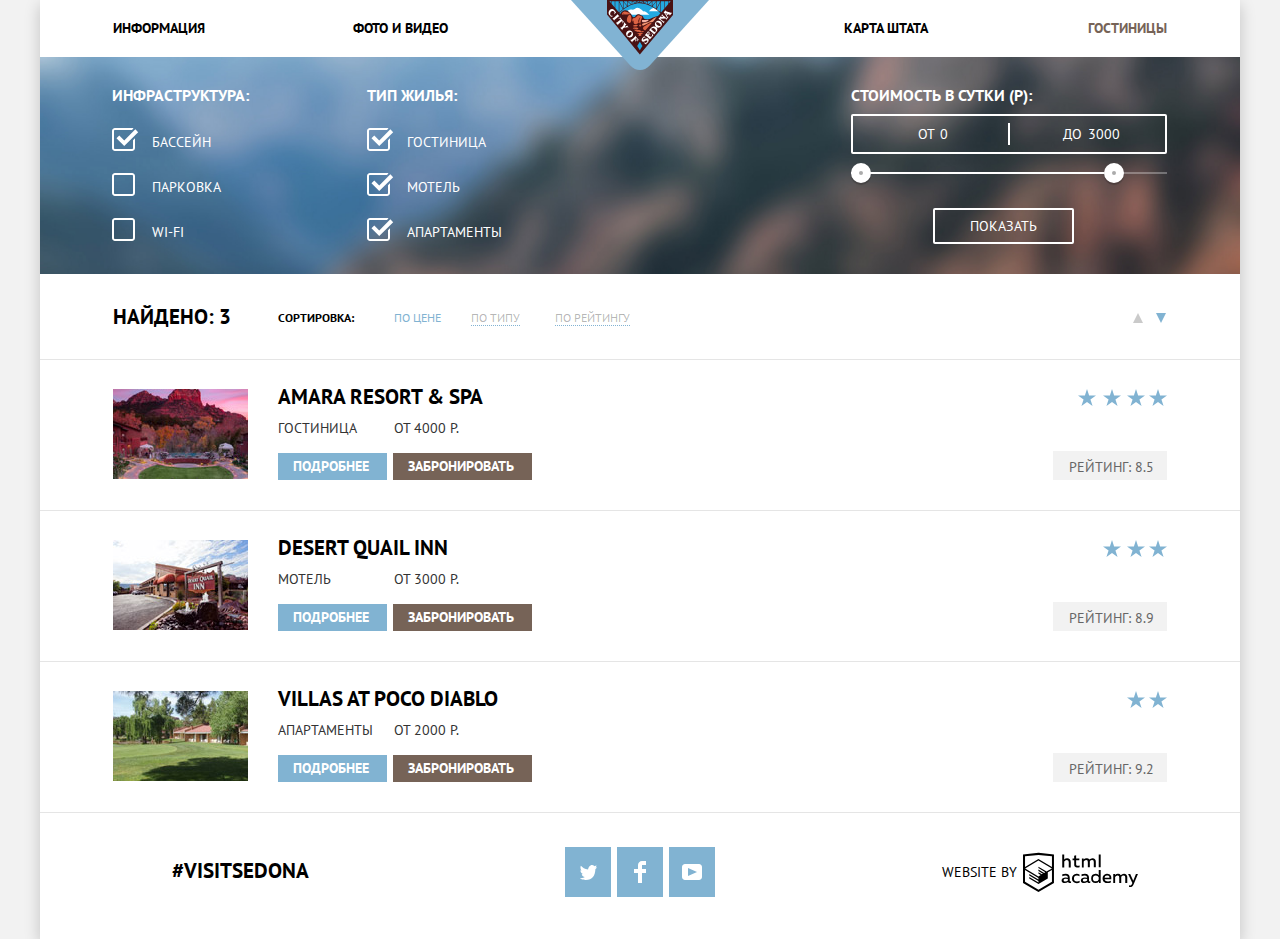
==== commit ecf2d956: "Внесены финальные правки" ====
--- a/catalog.html
+++ b/catalog.html
@@ -87,8 +87,12 @@
                   <div class="scale">
                     <div class="bar"></div>
                   </div>
-                  <div class="toggle toggle-min"></div>
-                  <div class="toggle toggle-max"></div>
+                  <div class="toggle toggle-min" tabindex="0">
+                    <span class="visually-hidden">Наименьшая цена</span>
+                  </div>
+                  <div class="toggle toggle-max" tabindex="0">
+                    <span class="visually-hidden">Наибольшая цена</span>
+                  </div>
                 </div>
               </fieldset>
               <button class="show-btn" type="submit">Показать</button>
@@ -103,7 +107,7 @@
             </div>
             <ul class="sort-btn-list">
               <li class="sort-btn-item">
-                <a class="sort-btn active" href="#">По цене</a>
+                <a class="sort-btn active">По цене</a>
               </li>
               <li class="sort-btn-item">
                 <a class="sort-btn" href="#">По типу</a>          
@@ -119,7 +123,7 @@
                 </a>
               </li>
               <li class="sort-triangle-item">
-                <a class="sort-triangle-down" href="#">
+                <a class="sort-triangle-down">
                 <span class="visually-hidden">Сначала дорогие</span>
                 </a>
               </li>
@@ -139,8 +143,8 @@
                     <div class="catalog-item-phrase-price"><span>от 4000 Р.</span></div>
                   </div>
                   <div class="catalog-btn-info-wrapper">
-                    <a class="detail-btn">Подробнее</a>
-                    <a class="reserve-btn">Забронировать</a>
+                    <a class="detail-btn" href="#">Подробнее</a>
+                    <a class="reserve-btn" href="#">Забронировать</a>
                   </div>
                 </div>
                 <div class="catalog-item-rating">
@@ -166,8 +170,8 @@
                     <div class="catalog-item-phrase-price"><span>от 3000 Р.</span></div>
                   </div>
                   <div class="catalog-btn-info-wrapper">
-                    <a class="detail-btn">Подробнее</a>
-                    <a class="reserve-btn">Забронировать</a>
+                    <a class="detail-btn" href="#">Подробнее</a>
+                    <a class="reserve-btn" href="#">Забронировать</a>
                   </div>
                 </div>
                 <div class="catalog-item-rating">
@@ -192,8 +196,8 @@
                     <div class="catalog-item-phrase-price"><span>от 2000 Р.</span></div>
                   </div>
                   <div class="catalog-btn-info-wrapper">
-                    <a class="detail-btn">Подробнее</a>
-                    <a class="reserve-btn">Забронировать</a>
+                    <a class="detail-btn" href="#">Подробнее</a>
+                    <a class="reserve-btn" href="#">Забронировать</a>
                   </div>
                 </div>
                 <div class="catalog-item-rating">
@@ -254,21 +258,10 @@
         </ul>
         <div class="copyright">
           <span>Website by</span>
-          <a class="copyright-logo" href="https://htmlacademy.ru/intensive/htmlcss">
-            <svg class="htmlacademy" width="115px" height="41px" id="Layer_3" data-name="Layer 1" xmlns="http://www.w3.org/2000/svg" viewBox="0 0 113 39">
+          <a class="copyright-logo" href="https://htmlacademy.ru/intensive/htmlcss" tabindex="-1">
+            <svg class="htmlacademy" tabindex="0" xmlns="http://www.w3.org/2000/svg" id="Layer_1" viewBox="0 0 108.08 36.85" width="115" height="41" data-name="Layer 1">
               <title>HTML Academy</title>
-              <path d="M401.93,351.51a2.07,2.07,0,0,0,.58-0.11v1.4a3.41,3.41,0,0,1-1.24.22,1.75,1.75,0,0,1-1.75-1,5.08,5.08,0,0,1-3.3,1.13c-1.59,0-3.06-.87-3.06-2.68,0-2.24,2.08-2.93,3.9-2.93a11.63,11.63,0,0,1,2.28.26v-0.31c0-1.09-.8-1.86-2.3-1.86a7.79,7.79,0,0,0-3.15.67v-1.79a10.72,10.72,0,0,1,3.35-.58c2.48,0,4,1.18,4,3.83v3.14A0.57,0.57,0,0,0,401.93,351.51Zm-6.76-1.19a1.42,1.42,0,0,0,1.64,1.29,3.56,3.56,0,0,0,2.53-1V349.1a10.21,10.21,0,0,0-1.9-.22C396.34,348.89,395.17,349.23,395.17,350.33Z" transform="translate(-355.09 -323.29)" />
-              <path d="M408.15,343.91a5.29,5.29,0,0,1,2.7.67v1.79a4.28,4.28,0,0,0-2.42-.73,2.89,2.89,0,1,0,0,5.76,5.26,5.26,0,0,0,2.55-.67v1.8a6.58,6.58,0,0,1-2.9.6,4.42,4.42,0,0,1-4.72-4.54A4.54,4.54,0,0,1,408.15,343.91Z" transform="translate(-355.09 -323.29)" />
-              <path d="M420.93,351.51a2.07,2.07,0,0,0,.58-0.11v1.4a3.41,3.41,0,0,1-1.24.22,1.75,1.75,0,0,1-1.75-1,5.08,5.08,0,0,1-3.3,1.13c-1.59,0-3.06-.87-3.06-2.68,0-2.24,2.08-2.93,3.9-2.93a11.63,11.63,0,0,1,2.28.26v-0.31c0-1.09-.8-1.86-2.3-1.86a7.79,7.79,0,0,0-3.15.67v-1.79a10.72,10.72,0,0,1,3.35-.58c2.48,0,4,1.18,4,3.83v3.14A0.57,0.57,0,0,0,420.93,351.51Zm-6.76-1.19a1.42,1.42,0,0,0,1.64,1.29,3.56,3.56,0,0,0,2.53-1V349.1a10.21,10.21,0,0,0-1.9-.22C415.33,348.89,414.17,349.23,414.17,350.33Z" transform="translate(-355.09 -323.29)" />
-              <path d="M431.76,340.14V352.9H430v-1.39a4.07,4.07,0,0,1-3.35,1.62,4.62,4.62,0,0,1,0-9.22,4,4,0,0,1,3.15,1.37v-5.14h2ZM427,345.62a2.9,2.9,0,0,0,0,5.8,3,3,0,0,0,2.79-1.84v-2.13A3.06,3.06,0,0,0,427,345.62Z" transform="translate(-355.09 -323.29)" />
-              <path d="M438.08,343.91c3.48,0,4.68,2.81,4.12,5.34h-6.58c0.22,1.57,1.75,2.22,3.35,2.22a6.41,6.41,0,0,0,2.77-.62v1.68a7.5,7.5,0,0,1-3.14.6c-2.68,0-5-1.53-5-4.61A4.39,4.39,0,0,1,438.08,343.91Zm0.09,1.62a2.39,2.39,0,0,0-2.57,2.26h4.85A2.06,2.06,0,0,0,438.17,345.53Z" transform="translate(-355.09 -323.29)" />
-              <path d="M444.19,352.9v-8.75h1.73v1.09a4,4,0,0,1,2.92-1.33,3,3,0,0,1,2.73,1.4,4.33,4.33,0,0,1,3.06-1.4,3.21,3.21,0,0,1,3.32,3.52v5.47h-2v-5.41a1.67,1.67,0,0,0-1.73-1.84,2.94,2.94,0,0,0-2.17,1.18c0,0.2,0,.4,0,0.6v5.47h-2v-5.41a1.67,1.67,0,0,0-1.73-1.84,3.11,3.11,0,0,0-2.32,1.35v5.91h-2Z" transform="translate(-355.09 -323.29)" />
-              <path d="M466.56,344.15h2l-4.1,9.93c-0.95,2.28-2.19,3-3.52,3a5,5,0,0,1-1.15-.15v-1.66a3,3,0,0,0,.89.13c0.95,0,1.66-.67,2.17-2l0.18-.44-4.16-8.82H461l3,6.6Z" transform="translate(-355.09 -323.29)" />
-              <path d="M395.75,324.82v5a4,4,0,0,1,2.83-1.2,3.41,3.41,0,0,1,3.61,3.57v5.41h-2v-5.16a1.9,1.9,0,0,0-2-2.1,3.08,3.08,0,0,0-2.44,1.46v5.8h-2V324.82h2Z" transform="translate(-355.09 -323.29)" />
-              <path d="M407.52,325.71v3.12h3.17v1.71h-3.17v4c0,1.15.53,1.53,1.66,1.53a4.71,4.71,0,0,0,1.77-.35v1.68a7.14,7.14,0,0,1-2.35.38,2.68,2.68,0,0,1-3-2.88v-4.38H404v-1.71h1.57v-2.64Z" transform="translate(-355.09 -323.29)" />
-              <path d="M413.19,337.58v-8.75h1.73v1.09a4,4,0,0,1,2.92-1.33,3,3,0,0,1,2.73,1.4,4.33,4.33,0,0,1,3.06-1.4,3.21,3.21,0,0,1,3.32,3.52v5.47h-2v-5.41a1.67,1.67,0,0,0-1.73-1.84,2.94,2.94,0,0,0-2.17,1.18c0,0.2,0,.4,0,0.6v5.47h-2v-5.41a1.67,1.67,0,0,0-1.73-1.84,3.11,3.11,0,0,0-2.32,1.35v5.91h-2Z" transform="translate(-355.09 -323.29)" />
-              <rect x="74.72" y="1.52" width="1.95" height="12.76" />
-              <path d="M370.53,323.31l-0.16,0-15.28,1.6v28L370.37,362l15.28-9.09v-28Zm13.12,28.45-13.28,7.9-13.28-7.9V340.28l13.22,7.87,0,1.43-9.07-5.4v1.38l9.11,5.47,0,1.46-9.1-5.42v1.38l9.11,5.47h0l9.19-5.5v-1.39h0v-4.52l4.1-2.45v11.67Zm0-13.16L380,340.74h0l-1.68,1-8-4.76v1.38l6.84,4.07-0.06,0-0.15.09-1,.57-5.64-3.36v1.38l4.45,2.65-1.05.7,0,0-3.36-2v1.38l2.21,1.3-2.25,1.35-13.16-7.82,13.17-7.92h0Zm0-1.39-13.35-7.87h0l-13.2,7.86v-10.5l13.28-1.39,13.28,1.39v10.51Z" transform="translate(-355.09 -323.29)" />
+              <path transform="translate(0 -0.02)" d="M 44.61 26.88 a 2 2 0 0 0 0.55 -0.1 v 1.33 a 3.25 3.25 0 0 1 -1.18 0.21 a 1.67 1.67 0 0 1 -1.67 -1 a 4.84 4.84 0 0 1 -3.14 1.08 c -1.51 0 -2.91 -0.83 -2.91 -2.55 c 0 -2.13 2 -2.79 3.71 -2.79 a 11.08 11.08 0 0 1 2.17 0.25 v -0.3 c 0 -1 -0.76 -1.77 -2.19 -1.77 a 7.42 7.42 0 0 0 -3 0.64 v -1.7 a 10.21 10.21 0 0 1 3.19 -0.55 c 2.36 0 3.81 1.12 3.81 3.65 v 3 a 0.54 0.54 0 0 0 0.49 0.59 h 0.17 Z m -6.44 -1.13 A 1.35 1.35 0 0 0 39.63 27 h 0.11 a 3.39 3.39 0 0 0 2.41 -1 V 24.58 a 9.72 9.72 0 0 0 -1.81 -0.21 c -1 0 -2.16 0.33 -2.16 1.38 h 0 Z m 12.36 -6.11 a 5 5 0 0 1 2.57 0.64 V 22 a 4.08 4.08 0 0 0 -2.3 -0.7 a 2.75 2.75 0 1 0 0 5.49 a 5 5 0 0 0 2.43 -0.64 v 1.71 a 6.27 6.27 0 0 1 -2.76 0.57 A 4.21 4.21 0 0 1 46 24.51 q 0 -0.21 0 -0.41 a 4.32 4.32 0 0 1 4.18 -4.46 h 0.38 Z m 12.17 7.24 a 2 2 0 0 0 0.55 -0.1 v 1.33 a 3.25 3.25 0 0 1 -1.18 0.21 a 1.67 1.67 0 0 1 -1.67 -1 a 4.84 4.84 0 0 1 -3.14 1.08 c -1.51 0 -2.91 -0.83 -2.91 -2.55 c 0 -2.13 2 -2.79 3.71 -2.79 a 11.08 11.08 0 0 1 2.17 0.25 v -0.3 c 0 -1 -0.76 -1.77 -2.19 -1.77 a 7.42 7.42 0 0 0 -3 0.64 v -1.7 a 10.21 10.21 0 0 1 3.19 -0.55 c 2.36 0 3.81 1.12 3.81 3.65 v 3 a 0.54 0.54 0 0 0 0.49 0.59 h 0.17 Z m -6.44 -1.13 A 1.35 1.35 0 0 0 57.73 27 h 0.11 a 3.39 3.39 0 0 0 2.41 -1 V 24.58 a 9.72 9.72 0 0 0 -1.81 -0.21 c -1.06 0 -2.16 0.33 -2.16 1.38 h 0 Z M 73 16 V 28.2 H 71.35 V 26.88 a 3.88 3.88 0 0 1 -3.19 1.54 a 4.4 4.4 0 0 1 0 -8.78 a 3.81 3.81 0 0 1 3 1.3 V 16 H 73 Z m -4.53 5.22 a 2.76 2.76 0 1 0 0 5.52 A 2.86 2.86 0 0 0 71.15 25 V 23 A 2.91 2.91 0 0 0 68.49 21.27 Z M 79 19.64 c 3.31 0 4.46 2.68 3.92 5.09 H 76.7 c 0.21 1.5 1.67 2.11 3.19 2.11 a 6.11 6.11 0 0 0 2.64 -0.59 v 1.6 a 7.14 7.14 0 0 1 -3 0.57 C 77 28.42 74.78 27 74.78 24 a 4.18 4.18 0 0 1 4 -4.39 H 79 Z m 0.09 1.54 a 2.28 2.28 0 0 0 -2.44 2.1 v 0.06 H 81.3 A 2 2 0 0 0 79.13 21.18 Z m 5.73 7 V 19.87 h 1.65 v 1 a 3.81 3.81 0 0 1 2.78 -1.27 A 2.86 2.86 0 0 1 91.89 21 a 4.12 4.12 0 0 1 2.91 -1.33 A 3.06 3.06 0 0 1 98 23 V 28.2 h -1.9 V 23.05 a 1.59 1.59 0 0 0 -1.42 -1.75 H 94.42 a 2.8 2.8 0 0 0 -2.07 1.12 V 28.2 h -1.9 V 23.05 A 1.59 1.59 0 0 0 89 21.31 H 88.8 a 3 3 0 0 0 -2.21 1.29 v 5.63 H 84.86 Z m 21.31 -8.33 h 1.9 l -3.91 9.46 c -0.9 2.17 -2.09 2.86 -3.35 2.86 a 4.76 4.76 0 0 1 -1.1 -0.14 V 30.46 a 2.86 2.86 0 0 0 0.85 0.12 c 0.9 0 1.58 -0.64 2.07 -1.9 l 0.17 -0.42 l -4 -8.4 h 2 l 2.86 6.29 Z M 38.73 1.46 V 6.22 a 3.81 3.81 0 0 1 2.7 -1.14 a 3.25 3.25 0 0 1 3.44 3.4 v 5.15 H 43 V 8.72 a 1.81 1.81 0 0 0 -1.61 -2 h -0.3 a 2.93 2.93 0 0 0 -2.32 1.39 v 5.52 h -1.9 V 1.46 h 1.9 Z M 49.94 2.31 v 3 h 3 V 6.91 h -3 v 3.81 c 0 1.1 0.5 1.46 1.58 1.46 a 4.49 4.49 0 0 0 1.69 -0.33 v 1.6 A 6.8 6.8 0 0 1 51 13.8 a 2.55 2.55 0 0 1 -2.86 -2.74 V 6.89 H 46.58 V 5.26 h 1.5 V 2.74 Z m 5.4 11.31 V 5.28 H 57 v 1 A 3.81 3.81 0 0 1 59.77 5 a 2.86 2.86 0 0 1 2.6 1.33 A 4.12 4.12 0 0 1 65.28 5 A 3.06 3.06 0 0 1 68.44 8.4 v 5.21 h -1.9 V 8.46 a 1.59 1.59 0 0 0 -1.42 -1.75 H 64.89 a 2.8 2.8 0 0 0 -2.07 1.12 v 5.78 h -1.9 V 8.46 A 1.59 1.59 0 0 0 59.5 6.71 H 59.27 A 3 3 0 0 0 57.06 8 v 5.63 H 55.34 Z M 71.17 1.45 H 73 V 13.6 H 71.17 V 1.45 Z M 14.71 0 H 14.55 L 0 1.54 V 28.21 l 14.55 8.66 l 14.55 -8.66 V 1.54 Z m 12.5 27.1 L 14.55 34.64 L 1.9 27.12 V 16.18 l 12.59 7.5 V 25 L 5.86 19.9 v 1.31 l 8.68 5.21 v 1.39 L 5.87 22.65 V 24 l 8.68 5.21 l 8.75 -5.24 V 18.31 L 27.2 16 V 27.12 Z m 0 -12.53 l -3.48 2 l -1.6 1 L 14.51 13 v 1.31 L 21 18.23 H 21 l -0.14 0.09 l -1 0.54 l -5.37 -3.2 V 17 l 4.24 2.52 l -1 0.67 l -3.2 -1.9 v 1.31 l 2.1 1.24 L 14.5 22.1 L 2 14.65 L 14.51 7.11 Z m 0 -1.32 L 14.49 5.76 L 1.91 13.25 v -10 L 14.56 1.92 L 27.21 3.25 v 10 h 0 Z" />
             </svg>
           </a>
         </div>
--- a/css/style.min.css
+++ b/css/style.min.css
@@ -1 +1 @@
-body{margin:0;padding:0;font-family:"PT Sans",Arial,sans-serif;font-size:14px;font-weight:400;line-height:26px;color:#000;text-transform:uppercase;background-color:#f2f2f2}.catalog-body{line-height:21px}.visually-hidden:not(:focus):not(:active),input[type="checkbox"].visually-hidden,input[type="radio"].visually-hidden{position:absolute;width:1px;height:1px;margin:-1px;border:0;padding:0;white-space:nowrap;-webkit-clip-path:inset(100%);clip-path:inset(100%);clip:rect(0 0 0 0);overflow:hidden}a{text-decoration:none}.container{width:1200px;margin:0 auto;-webkit-box-shadow:0 5px 15px 0 rgba(0,1,1,.2);box-shadow:0 5px 15px 0 rgba(0,1,1,.2);background-color:#fff}.header{max-width:1200px;position:relative;display:-webkit-box;display:-ms-flexbox;display:flex;background-color:#fff;z-index:1}.header-logo{position:absolute;z-index:1;left:530px}.header-nav{width:1200px;min-height:55px;font-weight:700;line-height:26px}.header-nav-list{margin:15px 0 12px 0;padding:0;display:-webkit-box;display:-ms-flexbox;display:flex;list-style:none}.header-nav-item{width:240px}.header-nav-phrase.active{color:#766357}.header-nav-phrase.active{cursor:pointer}.header-nav-phrase:hover{color:#81b3d2}.header-nav-phrase:active{color:#b2b2b2}.header li:nth-child(1){margin-left:73px}.header li:nth-child(2){margin-right:48px}.header li:nth-child(3){text-align:right;margin-left:48px}.header li:nth-child(4){text-align:right;margin-right:73px}.header-nav a{color:#000}.img-background-mask{bottom:0;position:absolute;z-index:1}.img-background-wrapper{position:relative;background:url(../img/background.jpg) no-repeat top center #abbecb;min-height:508px}.img-background-wrapper:after{content:"";position:absolute;bottom:.5px;background:url(../img/polygon.svg) no-repeat center bottom;z-index:1;height:57px;width:1200px}.img-welcome{position:absolute;left:50%;margin-left:-230px;top:76px;z-index:1}.info-wrapper{margin:0 auto;padding-top:60px;width:570px;text-align:center}.info-wrapper-about{position:relative;background-color:#fff;z-index:1;padding-bottom:50px}.info-wrapper h1{margin:0 0 30px;font-size:21px;font-weight:700}.info-wrapper p{margin:0}.info-wrapper p,.recommended-wrapper p,.reason.list p{color:#333}.reason{display:-webkit-box;display:-ms-flexbox;display:flex;color:#fff;background-color:#81b3d2}.reason-content{text-align:center;-webkit-box-sizing:border-box;box-sizing:border-box;padding-top:45px;width:400px;background-color:#81b3d2;padding-left:49px;padding-right:49px}.reason-content p,.reason-content span{line-height:21px}.reason-content p{margin:19px 0 41px}.reason-content h2{padding-left:75px;padding-right:76px}.recommended-wrapper p{padding-left:55px;padding-right:55px;line-height:21px}.reason-img{line-height:0;font-size:0}.reason-img img{max-width:100%;height:auto}.recommended{display:-webkit-box;display:-ms-flexbox;display:flex;margin-top:57px}.recommended-wrapper{position:relative;padding-top:105px;text-align:center;width:400px}.recommended-wrapper:before{content:"";position:absolute;top:0}.recommended-wrapper:nth-child(1):before{background-image:url(../img/icon-1.svg);width:75px;height:72px;left:160px}.recommended-wrapper:nth-child(2):before{background-image:url(../img/icon-3.svg);width:74px;height:70px;left:162px}.recommended-wrapper:nth-child(3):before{background-image:url(../img/icon-2.svg);width:64px;height:76px;left:168px}.recommended-content{margin:0;padding:0}.reason.second{-webkit-box-orient:horizontal;-webkit-box-direction:reverse;-ms-flex-direction:row-reverse;flex-direction:row-reverse;margin-top:68px}.reason h2,.recommended-wrapper h2{margin:0 0 22px;font-size:21px;font-weight:700;line-height:21px}.reason-list{display:-webkit-box;display:-ms-flexbox;display:flex;color:#000}.reason-list p{padding-left:70px;padding-right:70px}.reason-content-item:nth-child(2) p{padding-left:60px;padding-right:60px}.reason-content-item{text-align:center;padding-top:45px;padding-bottom:55px;width:400px;background-color:#eee}.reason-content-item h2{line-height:21px;margin:0 0 23px;padding-left:130px;padding-right:130px}.reason-content-item p{margin:14px 0 0}.search-hotel{padding-top:50px;display:-webkit-box;display:-ms-flexbox;display:flex;-webkit-box-orient:vertical;-webkit-box-direction:normal;-ms-flex-direction:column;flex-direction:column;-webkit-box-pack:center;-ms-flex-pack:center;justify-content:center;text-align:center}.search-hotel h3{margin:0 0 22px;font-size:30px;font-weight:700;line-height:36px}.search-hotel p{margin:0;color:#333;line-height:24px}.search-hotel-info{padding-left:313px;padding-right:313px}.search-hotel a{font-size:21px;font-weight:700;color:#fff}.search-hotel-btn-wrapper{position:relative;margin:50px auto auto;-webkit-box-sizing:border-box;box-sizing:border-box;width:571px;min-height:84px;background-color:#766357}.search-hotel-btn{font-family:"PT Sans",Arial,sans-serif;font-size:21px;font-weight:700;text-transform:uppercase;color:#fff;border:0 none;background-color:#766357;padding-left:140px;padding-right:140px;padding-top:29px;padding-bottom:31px}.search-hotel-btn:hover{background-color:#604e43}.search-hotel-btn:active{background-color:#503e33;color:#857871}.chose-date{font:inherit;text-transform:uppercase;-webkit-box-sizing:border-box;box-sizing:border-box;width:345px;min-height:38px;margin:0;padding:0;padding-top:6px;padding-bottom:6px;padding-left:12px;background-color:#f2f2f2;border:0 none;outline:none}.chose-date::-ms-clear{display:none;width:0;height:0}.chose-date::-ms-reveal{display:none;width:0;height:0}.chose-date:hover,.chose-number:hover{background-color:#ebebeb}.chose-date:focus,.chose-number:focus{background-color:#fff;-webkit-box-shadow:inset 0 0 0 2px #e5e5e5;box-shadow:inset 0 0 0 2px #e5e5e5}.chose-wrapper{display:-webkit-box;display:-ms-flexbox;display:flex}.calendar-icon{position:absolute;width:21px;height:22px;border:0 none;top:7px;bottom:0;right:0;margin:0;padding:0;padding-right:10px;background-color:transparent;cursor:pointer;fill:#cacaca}.calendar-icon:hover{fill:#000}.calendar-icon:active{fill:#81b3d2}.chose-wrapper:nth-child(1){margin-top:55px}.chose-wrapper:nth-child(2){margin-top:29px}.search-hotel-popup-wrapper{position:absolute;left:0;right:0;z-index:1;min-width:571px;display:none;margin:0 auto;font-weight:700}.show{position:absolute;left:0;right:0;z-index:1;min-width:571px;display:block;margin:0 auto;font-weight:700}.search-hotel-popup{text-align:start;display:-webkit-box;display:-ms-flexbox;display:flex;padding-left:55px;padding-right:55px;background-color:#fff;-webkit-box-orient:vertical;-webkit-box-direction:normal;-ms-flex-direction:column;flex-direction:column;z-index:2;-webkit-box-shadow:0 7px 15px rgba(0,1,1,.15);box-shadow:0 7px 15px rgba(0,1,1,.15)}.search-hotel-popup-wrapper.show{-webkit-animation:popupshow 0.6s forwards;animation:popupshow 0.6s forwards;z-index:2}@-webkit-keyframes popupshow{0%{-webkit-transform:translateY(-90%);transform:translateY(-90%);opacity:0;-ms-filter:"progid:DXImageTransform.Microsoft.Alpha(Opacity=0)"}100%{-webkit-transform:translateY(0);transform:translateY(0);opacity:1;-ms-filter:"progid:DXImageTransform.Microsoft.Alpha(Opacity=100)"}}@keyframes popupshow{0%{-webkit-transform:translateY(-90%);transform:translateY(-90%);opacity:0;-ms-filter:"progid:DXImageTransform.Microsoft.Alpha(Opacity=0)"}100%{-webkit-transform:translateY(0);transform:translateY(0);opacity:1;-ms-filter:"progid:DXImageTransform.Microsoft.Alpha(Opacity=100)"}}.search-hotel-popup label{-ms-flex-item-align:center;-ms-grid-row-align:center;align-self:center;text-align:left;line-height:21px;width:115px;-webkit-box-sizing:border-box;box-sizing:border-box;padding-left:3px}.search-hotel-popup input{font-weight:700}.chose-date-wrapper{position:relative}.increase{border:0 none;width:38px;min-height:38px;position:relative;background-color:#f2f2f2;color:#a9a9a9;cursor:pointer}.increase::before,.decrease::before{content:"";position:absolute;top:50%;left:50%;margin-left:-6px;margin-top:-1px;width:11px;height:3px;background-color:#a9a9a9}.increase::after{content:"";position:absolute;margin-left:-2px;margin-top:-5px;top:50%;left:50%;width:3px;height:11px;background-color:#a9a9a9}.decrease{border:0 none;width:38px;min-height:38px;position:relative;background-color:#f2f2f2;color:#a9a9a9;cursor:pointer}.increase:hover::after,.increase:hover::before,.decrease:hover::before{background-color:#000}.increase:active::after,.increase:active::before,.decrease:active::before{background-color:#81b3d2}.chose-people-wrapper{margin-top:30px;display:-webkit-box;display:-ms-flexbox;display:flex}.chose-number-wrapper{display:-webkit-box;display:-ms-flexbox;display:flex;position:relative}.chose-number{padding-top:14px;padding-bottom:14px;-webkit-box-sizing:border-box;box-sizing:border-box;text-align:center;margin:0;padding:0;border:0 none;background-color:#f2f2f2;min-height:38px;width:38px}.search-btn{background-color:#81b3d2;border:0 none;margin-top:55px;margin-bottom:55px;padding-top:14px;padding-bottom:20px;font-size:21px;text-transform:uppercase;color:#fff;font-weight:700}.search-btn:hover{background-color:#669ec0}.search-btn:active{background-color:#5496bd;color:#88b6d1}.chose-people-wrapper label:nth-of-type(2){-webkit-box-sizing:border-box;box-sizing:border-box;text-align:end;text-align:right;padding-right:25px}.footer{display:-webkit-box;display:-ms-flexbox;display:flex;-webkit-box-align:center;-ms-flex-align:center;align-items:center;padding:35px 72px 50px 72px}.copyright{width:328px;display:-webkit-box;display:-ms-flexbox;display:flex;-webkit-box-sizing:border-box;box-sizing:border-box;-webkit-box-align:center;-ms-flex-align:center;align-items:center;padding-left:105px}.copyright span{padding-right:6px}.hashtag-wrapper{-webkit-box-sizing:border-box;box-sizing:border-box;padding-left:60px;width:328px}.hashtag{font-size:21px;font-weight:700;color:#000}.social-btn-list{width:400px;margin:0;padding:0;display:-webkit-box;display:-ms-flexbox;display:flex;-webkit-box-pack:center;-ms-flex-pack:center;justify-content:center;list-style:none}.social-btn-item{background-color:#81b3d2}.social-btn-item:first-child,.social-btn-item:nth-child(2){margin-right:6px}.social-btn{display:-webkit-box;display:-ms-flexbox;display:flex;position:relative;-webkit-box-pack:center;-ms-flex-pack:center;justify-content:center;-webkit-box-align:center;-ms-flex-align:center;align-items:center;width:46px;height:50px}.social-btn.twitter:active{opacity:.3;-ms-filter:"progid:DXImageTransform.Microsoft.Alpha(Opacity=30)"}.social-btn.facebook:active{opacity:.3;-ms-filter:"progid:DXImageTransform.Microsoft.Alpha(Opacity=30)"}.social-btn.youtube:active{opacity:.3;-ms-filter:"progid:DXImageTransform.Microsoft.Alpha(Opacity=30)"}.social-btn-item:hover{background-color:#669ec0}.social-btn-item:active{background-color:#5496bd}.social-icon{fill:#fff}.map{position:relative;z-index:1}.map-iframe{border:0;overflow:hidden}.map-static{position:absolute;top:0;left:50%;-webkit-transform:translateX(-600px);-ms-transform:translateX(-600px);transform:translateX(-600px);max-width:inherit}.map-iframe{position:relative}.copyright-logo{width:115px;height:41px}.htmlacademy{fill:#000}.htmlacademy:hover{fill:#81b3d2}.htmlacademy:active{fill:#bdbbbc}footer.index{position:absolute;z-index:1;background-color:#fff;opacity:.9;-ms-filter:"progid:DXImageTransform.Microsoft.Alpha(Opacity=90)";bottom:0}.filters{background-image:url(../img/filter-background.jpg);background-size:100% auto;background-position:center;background-color:#3d4e57;padding-top:28px;padding-bottom:30px}.filter{display:-webkit-box;display:-ms-flexbox;display:flex}.filter fieldset{border:0 none;margin:0;padding:0}.filter-wrapper-first{padding-left:72px;min-width:240px}.filter-wrapper-second{-webkit-box-sizing:border-box;box-sizing:border-box;padding-left:15px;min-width:240px}.filter-wrapper-first ul,.filter-wrapper-second ul{margin:0;padding:0}.filter legend{margin-bottom:8px;font-size:16px;font-weight:700;color:#fff}.filter ul{list-style:none;margin-top:18px}.filter-option label{color:white}c .filter-option{position:relative}.filter-checkbox{position:relative;padding-left:40px;-webkit-user-select:none;-moz-user-select:none;-ms-user-select:none;user-select:none}.filter-checkbox::before{content:"";position:absolute;left:0;width:23px;height:23px;background-image:url(../img/checkbox-off.svg)}.filter-input:checked~.filter-checkbox::before{content:"";position:absolute;left:0;width:27px;height:23px;background-image:url(../img/checkbox-on.svg)}.filter-option:nth-child(2),.filter-option:nth-child(3){margin-top:24px}.filter-input:disabled+.filter-checkbox::before{content:"";position:absolute;left:0;width:23px;height:23px;background-image:url(../img/disable-checkbox-off.svg)}.filter-input:checked:disabled+.filter-checkbox::before{content:"";position:absolute;left:0;width:27px;height:23px;background-image:url(../img/disable-checkbox-on.svg)}.multiply-filter{margin:0;padding:0;border:0 none}.price-controls{position:relative;height:36px;margin-bottom:18px;font-size:0;border:2px solid #fff;border-radius:2px}.price-controls:after{content:"";position:absolute;top:50%;left:50%;width:2px;height:22px;background:#fff;-webkit-transform:translate(-50%,-50%);-ms-transform:translate(-50%,-50%);transform:translate(-50%,-50%)}.price-controls label{display:inline-block;font-size:14px;line-height:34px;vertical-align:top;cursor:pointer;color:#fff}.price-controls .min-price{width:90px;padding-left:65px}.price-controls .max-price{padding-left:55px}.price-controls input{width:50px;min-height:30px;margin:0;color:inherit;font:inherit;background:none;border:none}.toggle{position:absolute;top:-9px;width:4px;height:4px;background:#ababab;border:8px solid #fff;border-radius:50%;-webkit-box-shadow:0 2px 1px 0 rgba(0,1,1,.2);box-shadow:0 2px 1px 0 rgba(0,1,1,.2);cursor:pointer}.toggle:hover{background:#1c4f80}.toggle.toggle-min{left:0}.toggle.toggle-max{left:80%}.toggle.toggle-min:hover,.toggle.toggle-max:hover{-webkit-transform:scale(1.1,1.1);-ms-transform:scale(1.1,1.1);transform:scale(1.1,1.1)}.range-filter{width:330px;-webkit-box-sizing:border-box;box-sizing:border-box;margin-left:auto;margin-right:73px;padding-left:14px;color:#fff}.range-controls{position:relative;margin-bottom:34px}.range-controls .scale{height:2px;background:rgba(255,255,255,.3)}.range-controls .bar{width:80%;height:2px;background:#fff}.toggle{width:4px;height:4px;background:#ababab;border:8px solid #fff;border-radius:50%;-webkit-box-shadow:0 2px 1px 0 rgba(0,1,1,.2);box-shadow:0 2px 1px 0 rgba(0,1,1,.2);cursor:pointer}.show-btn{display:block;margin:0 auto;margin-right:93px;padding:6px 35px;font-size:14px;line-height:20px;color:#fff;text-transform:uppercase;background:transparent;border:2px solid #fff;border-radius:2px;cursor:pointer}.show-btn:hover{color:#000;background:#fff}.sort-wrapper{margin-top:32px;margin-bottom:29px;margin-left:73px;margin-right:73px;display:-webkit-box;display:-ms-flexbox;display:flex;position:relative;-webkit-box-align:center;-ms-flex-align:center;align-items:center}.sort-wrapper h3{font-size:21px;line-height:26px;font-weight:700;margin:0;padding-right:47px}.sort-phrase{padding-right:40px}.catalog h3{font-size:21px;line-height:26px;font-weight:700}.catalog-sorting,.sort-btn{font-size:12px;line-height:18px}.sort-btn-list{margin:0;padding:0;display:-webkit-box;display:-ms-flexbox;display:flex;list-style:none}.sort-btn{color:#cacaca;border-bottom:1px dotted #81b3d2}.sort-btn:hover{color:#81b3d2}.sort-btn:active{color:#000;border-color:transparent}.sort-btn-item:nth-child(1){padding-right:30px}.sort-btn-item:nth-child(2){padding-right:35px}.sort-btn.active{color:#81b3d2;border-bottom:none}.sort-triangle-list{position:absolute;display:-webkit-box;display:-ms-flexbox;display:flex;right:0;top:-5px;list-style:none}.sort-triangle-up{margin-right:12px;position:relative;display:block;width:11px;height:10px}.sort-triangle-down{position:relative;display:block;width:11px;height:10px}.sort-triangle-up::before{content:"";position:absolute;display:block;border-left:5.5px solid transparent;border-right:5.5px solid transparent;border-bottom:10px solid #cacaca}.sort-triangle-down::before{content:"";position:absolute;display:block;border-left:5.5px solid transparent;border-right:5.5px solid transparent;border-top:10px solid #81b3d2}.sort-triangle-up:hover::before{content:"";position:absolute;display:block;border-left:5.5px solid transparent;border-right:5.5px solid transparent;border-bottom:10px solid #000}.sort-triangle-up:active::before{content:"";position:absolute;display:block;border-left:5.5px solid transparent;border-right:5.5px solid transparent;border-bottom:10px solid #81b3d2}.catalog-list{margin:0;padding:0;list-style:none}.catalog-item{border-bottom:1px solid #e5e5e5;padding-top:29px;padding-bottom:30px;padding-left:73px;padding-right:73px}.catalog-item:nth-child(1){border-top:1px solid #e5e5e5}.catalog-list article{display:-webkit-box;display:-ms-flexbox;display:flex}.catalog-list h1{font-size:21px;font-weight:700;line-height:26px}.catalog-item-name{color:#000}.catalog-item-name:hover{color:#81b3d2}.catalog-item-name:active{color:#b2b2b2}.catalog-item-info{display:flex;flex-direction:column;justify-content:space-between;min-width:700px;margin-left:30px}.catalog-item-info h1{margin:0;margin-top:-5px;padding:0}.catalog-item-img{min-width:135px;line-height:0;font-size:0}.catalog-item-img img{max-width:100%;height:auto}.catalog-item-info span{color:#333}.catalog-item-info-wrapper{display:-webkit-box;display:-ms-flexbox;display:flex;padding-top:7px}.catalog-item-phrase-price{margin-left:6px}.catalog-item-phrase-housing{min-width:110px}.catalog-btn-info-wrapper{display:-webkit-box;display:-ms-flexbox;display:flex;margin-top:14px}.detail-btn,.reserve-btn{cursor:pointer;font-weight:700;color:#fff;padding-right:18px;padding-left:15px;padding-top:3px;padding-bottom:3px}.detail-btn{background-color:#81b3d2}.detail-btn:hover{background-color:#669ec0}.detail-btn:active{background-color:#5496bd;color:#88b6d1}.reserve-btn{margin-left:6px;background-color:#766357}.reserve-btn:hover{background-color:#604e43}.reserve-btn:active{background-color:#503e33;color:#857871}.catalog-item-rating{display:flex;flex-direction:column;position:relative;margin-left:auto;min-width:112px}.catalog-item-rating-star{display:-webkit-box;display:-ms-flexbox;display:flex;-webkit-box-orient:horizontal;-webkit-box-direction:reverse;-ms-flex-direction:row-reverse;flex-direction:row-reverse}.rating-star{width:18px;height:17px;margin-right:4px;font-size:0;background-image:url(../img/star.svg)}.rating{margin-top:45px;padding-top:6px;padding-bottom:2px;padding-left:16px;padding-right:13px;background-color:#f2f2f2;color:#666}+.search-hotel-btn,body{font-family:"PT Sans",Arial,sans-serif;text-transform:uppercase}.reason-img,.search-hotel-popup label{-ms-grid-row-align:center;align-self:center}.chose-date,.search-btn,.search-hotel-btn,.show-btn,body{text-transform:uppercase}body{margin:0;padding:0;font-size:14px;font-weight:400;line-height:26px;color:#000;background-color:#f2f2f2}.container,.header{background-color:#fff}.catalog-body{line-height:21px}.visually-hidden:not(:focus):not(:active),input[type=checkbox].visually-hidden,input[type=radio].visually-hidden{position:absolute;width:1px;height:1px;margin:-1px;border:0;padding:0;white-space:nowrap;-webkit-clip-path:inset(100%);clip-path:inset(100%);clip:rect(0 0 0 0);overflow:hidden}a{text-decoration:none}.container{width:1200px;margin:0 auto;-webkit-box-shadow:0 5px 15px 0 rgba(0,1,1,.2);box-shadow:0 5px 15px 0 rgba(0,1,1,.2)}.header{max-width:1200px;position:relative;display:-webkit-box;display:-ms-flexbox;display:flex;z-index:1}.header-nav-list,.reason{display:-webkit-box;display:-ms-flexbox}.header-logo{position:absolute;z-index:1;left:530px}.header-nav{width:1200px;min-height:57px;font-weight:700;line-height:26px}.header-nav-list{margin:15px 0 12px;padding:0;display:flex;list-style:none}.header-nav-item{width:240px}.header-nav-phrase.active{color:#766357;cursor:pointer}.header-nav-phrase:focus,.header-nav-phrase:hover{color:#81b3d2;outline:0}.header-nav-phrase:active{color:rgba(0,0,0,.3)}.header li:nth-child(1){margin-left:73px}.header li:nth-child(2){margin-right:48px}.header li:nth-child(3){text-align:right;margin-left:48px}.header li:nth-child(4){text-align:right;margin-right:73px}.header-nav a{color:#000}.img-background-mask{bottom:0;position:absolute;z-index:1}.img-background-wrapper{position:relative;background:url(../img/background.jpg) top center no-repeat #abbecb;min-height:508px}.img-background-wrapper:after{content:"";position:absolute;bottom:.5px;background:url(../img/polygon.svg) center bottom no-repeat;z-index:1;height:57px;width:1200px}.img-welcome{position:absolute;left:50%;margin-left:-230px;top:76px;z-index:1}.info-wrapper{margin:0 auto;padding-top:60px;width:570px;text-align:center}.info-wrapper-about{position:relative;background-color:#fff;z-index:1;padding-bottom:50px}.reason,.reason-content{background-color:#81b3d2}.info-wrapper h1{margin:0 0 27px;font-size:21px;font-weight:700}.info-wrapper p{margin:0}.info-wrapper p,.reason.list p,.recommended-wrapper p{color:#333}.reason{display:flex;color:#fff}.reason-list,.recommended{display:-webkit-box;display:-ms-flexbox}.reason-content{text-align:center;-webkit-box-sizing:border-box;box-sizing:border-box;padding-top:45px;width:400px;padding-left:49px;padding-right:49px}.reason-content p,.reason-content span{line-height:21px}.reason-content p{margin:19px 0 41px}.reason-content h2{padding-left:75px;padding-right:76px}.recommended-wrapper p{padding-left:55px;padding-right:55px;line-height:21px}.reason-img{line-height:0;font-size:0;-ms-flex-item-align:center}.reason-img img{max-width:100%;height:auto}.recommended{display:flex;margin-top:57px}.recommended-wrapper{position:relative;padding-top:105px;text-align:center;width:400px}.recommended-wrapper:before{content:"";position:absolute;top:0}.recommended-wrapper:nth-child(1):before{background-image:url(../img/icon-1.svg);width:75px;height:72px;left:160px}.recommended-wrapper:nth-child(2):before{background-image:url(../img/icon-3.svg);width:74px;height:70px;left:162px}.recommended-wrapper:nth-child(3):before{background-image:url(../img/icon-2.svg);width:64px;height:76px;left:168px}.recommended-content{margin:0;padding:0}.reason.second{-webkit-box-orient:horizontal;-webkit-box-direction:reverse;-ms-flex-direction:row-reverse;flex-direction:row-reverse;margin-top:68px}.reason h2,.recommended-wrapper h2{margin:0 0 22px;font-size:21px;font-weight:700;line-height:21px}.reason-list{display:flex;color:#000}.reason-list p{padding-left:70px;padding-right:70px}.reason-content-item:nth-child(2) p{padding-left:60px;padding-right:60px}.reason-content-item{text-align:center;padding-top:45px;padding-bottom:55px;width:400px;background-color:#eee}.reason-content-item h2{line-height:21px;margin:0 0 23px;padding-left:130px;padding-right:130px}.reason-content-item p{margin:14px 0 0}.search-hotel{padding-top:50px;display:-webkit-box;display:-ms-flexbox;display:flex;-webkit-box-orient:vertical;-webkit-box-direction:normal;-ms-flex-direction:column;flex-direction:column;-webkit-box-pack:center;-ms-flex-pack:center;justify-content:center;text-align:center}.catalog-item-info,.search-hotel-popup{-ms-flex-direction:column;-webkit-box-orient:vertical;-webkit-box-direction:normal}.search-hotel h3{margin:0 0 22px;font-size:30px;font-weight:700;line-height:36px}.search-hotel p{margin:0;color:#333;line-height:24px}.search-hotel-info{padding-left:313px;padding-right:313px}.search-hotel a{font-size:21px;font-weight:700;color:#fff}.search-hotel-btn-wrapper{position:relative;margin:50px auto auto;-webkit-box-sizing:border-box;box-sizing:border-box;width:571px;min-height:84px;background-color:#766357}.chose-date,.increase{border:0;min-height:38px}.search-hotel-btn{font-size:21px;font-weight:700;width:100%;color:#fff;border:0;background-color:#766357;padding-top:29px;padding-bottom:31px;cursor:pointer}.search-hotel-btn:focus,.search-hotel-btn:hover{background-color:#604e43;outline:0}.search-hotel-btn:active{background-color:#503e33;color:rgba(255,255,255,.3)}.decrease,.increase{color:#a9a9a9;cursor:pointer}.chose-date{-webkit-user-select:none;-moz-user-select:none;-ms-user-select:none;user-select:none;font:inherit;-webkit-box-sizing:border-box;box-sizing:border-box;width:345px;margin:0;padding:6px 0 6px 12px;background-color:#f2f2f2;outline:0}.chose-date::-ms-clear{display:none;width:0;height:0}.chose-date::-ms-reveal{display:none;width:0;height:0}.chose-date:hover,.chose-number:hover{background-color:#ebebeb}.chose-date:focus,.chose-number:focus{background-color:#fff;-webkit-box-shadow:inset 0 0 0 2px #e5e5e5;box-shadow:inset 0 0 0 2px #e5e5e5;outline:0}.chose-wrapper{display:-webkit-box;display:-ms-flexbox;display:flex}.calendar-icon{position:absolute;width:21px;height:22px;border:0;top:7px;bottom:0;right:0;margin:0;padding:0 10px 0 0;background-color:transparent;cursor:pointer;fill:#cacaca}.calendar-icon:focus,.calendar-icon:hover{fill:#000;outline:0}.calendar-icon:active{fill:#81b3d2;outline:0}.chose-wrapper:nth-child(1){margin-top:55px}.chose-wrapper:nth-child(2){margin-top:29px}.search-hotel-popup-wrapper,.show{position:absolute;left:0;z-index:1;min-width:571px;margin:0 auto;font-weight:700;right:0}.search-hotel-popup-wrapper{display:none}.show{display:block}.chose-date-wrapper,.increase{position:relative}.search-hotel-popup{text-align:start;display:-webkit-box;display:-ms-flexbox;display:flex;padding-left:55px;padding-right:55px;background-color:#fff;flex-direction:column;z-index:2;-webkit-box-shadow:0 7px 15px rgba(0,1,1,.15);box-shadow:0 7px 15px rgba(0,1,1,.15)}.search-hotel-popup-wrapper.show{-webkit-animation:popupshow .6s forwards;animation:popupshow .6s forwards;z-index:2}@-webkit-keyframes popupshow{0%{-webkit-transform:translateY(-90%);transform:translateY(-90%);opacity:0;-ms-filter:"progid:DXImageTransform.Microsoft.Alpha(Opacity=0)"}100%{-webkit-transform:translateY(0);transform:translateY(0);opacity:1;-ms-filter:"progid:DXImageTransform.Microsoft.Alpha(Opacity=100)"}}@keyframes popupshow{0%{-webkit-transform:translateY(-90%);transform:translateY(-90%);opacity:0;-ms-filter:"progid:DXImageTransform.Microsoft.Alpha(Opacity=0)"}100%{-webkit-transform:translateY(0);transform:translateY(0);opacity:1;-ms-filter:"progid:DXImageTransform.Microsoft.Alpha(Opacity=100)"}}.search-hotel-popup label{-ms-flex-item-align:center;text-align:left;line-height:21px;width:115px;-webkit-box-sizing:border-box;box-sizing:border-box;padding-left:3px}.search-hotel-popup input{font-weight:700}.increase{width:38px;background-color:#f2f2f2}.decrease::before,.increase::after,.increase::before{content:"";position:absolute;top:50%;left:50%;background-color:#a9a9a9}.decrease::before,.increase::before{margin-left:-6px;margin-top:-1px;width:11px;height:3px}.increase::after{margin-left:-2px;margin-top:-5px;width:3px;height:11px}.decrease,.filter-checkbox,.social-btn,c .filter-option{position:relative}.chose-number,.decrease{min-height:38px;width:38px;border:0}.decrease{background-color:#f2f2f2}.decrease:focus,.decrease:hover,.increase:focus,.increase:hover{outline:0}.decrease:focus::before,.decrease:hover::before,.increase:focus::after,.increase:focus::before,.increase:hover::after,.increase:hover::before{background-color:#000;outline:0}.decrease:active::before,.increase:active::after,.increase:active::before{background-color:#81b3d2}.chose-people-wrapper{margin-top:30px;display:-webkit-box;display:-ms-flexbox;display:flex}.copyright,.footer{display:-webkit-box}.chose-number-wrapper{display:-webkit-box;display:-ms-flexbox;display:flex;position:relative}.copyright,.footer{display:-ms-flexbox}.chose-number{-webkit-user-select:none;-moz-user-select:none;-ms-user-select:none;user-select:none;-webkit-box-sizing:border-box;box-sizing:border-box;text-align:center;margin:0;padding:0;background-color:#f2f2f2}.search-btn{background-color:#81b3d2;border:0;margin-top:55px;margin-bottom:55px;padding-top:14px;padding-bottom:20px;font-size:21px;color:#fff;font-weight:700;cursor:pointer}.search-btn:focus,.search-btn:hover{background-color:#669ec0;outline:0}.search-btn:active{background-color:#5496bd;color:rgba(255,255,255,.3)}.chose-people-wrapper label:nth-of-type(2){-webkit-box-sizing:border-box;box-sizing:border-box;text-align:end;text-align:right;padding-right:25px}.footer{display:flex;-webkit-box-align:center;-ms-flex-align:center;align-items:center;padding-top:34px;padding-bottom:42px}.copyright{width:400px;display:flex;-webkit-box-sizing:border-box;box-sizing:border-box;-webkit-box-align:center;-ms-flex-align:center;align-items:center;-webkit-box-pack:center;-ms-flex-pack:center;justify-content:center}.social-btn,.social-btn-list{display:-webkit-box;display:-ms-flexbox}.copyright span{padding-right:6px}.hashtag-wrapper{-webkit-box-sizing:border-box;box-sizing:border-box;width:400px;text-align:center}.hashtag{font-size:21px;font-weight:700;color:#000}.social-btn-list{width:400px;margin:0;padding:0;display:flex;-webkit-box-pack:center;-ms-flex-pack:center;justify-content:center;list-style:none}.social-btn-item{background-color:#81b3d2}.social-btn-item:first-child,.social-btn-item:nth-child(2){margin-right:6px}.social-btn{display:flex;-webkit-box-pack:center;-ms-flex-pack:center;justify-content:center;-webkit-box-align:center;-ms-flex-align:center;align-items:center;width:46px;height:50px}.social-btn.facebook:active,.social-btn.twitter:active,.social-btn.youtube:active{opacity:.3;-ms-filter:"progid:DXImageTransform.Microsoft.Alpha(Opacity=30)"}.social-btn-item:hover,.social-btn.facebook:focus,.social-btn.twitter:focus,.social-btn.youtube:focus{background-color:#669ec0;outline:0}.social-btn-item:active{background-color:#5496bd}.social-icon{fill:#fff}.map{width:1200px;height:593px;background:url(../img/map.png) center center no-repeat #7293b6}.map-iframe{border:0;overflow:hidden}.htmlacademy{vertical-align:middle;fill:#000}.htmlacademy:focus,.htmlacademy:hover{fill:#81b3d2;outline:0}.htmlacademy:active{fill:#bdbbbc}footer.index{margin-top:-118px;background-color:#fff;opacity:.9;-ms-filter:"progid:DXImageTransform.Microsoft.Alpha(Opacity=90)"}.filters{background-image:url(../img/filter-background.jpg);background-size:100% auto;background-position:center;background-color:#3d4e57;padding-top:28px;padding-bottom:30px}.filter{display:-webkit-box;display:-ms-flexbox;display:flex}.filter fieldset{border:0;margin:0;padding:0}.filter-wrapper-first{padding-left:72px;min-width:240px}.filter-wrapper-second{-webkit-box-sizing:border-box;box-sizing:border-box;padding-left:15px;min-width:240px}.filter-wrapper-first ul,.filter-wrapper-second ul{margin:0;padding:0}.filter legend{margin-bottom:8px;font-size:16px;font-weight:700;color:#fff}.filter ul{list-style:none;margin-top:18px}.filter-option label{color:#fff}.filter-checkbox{padding-left:40px;-webkit-user-select:none;-moz-user-select:none;-ms-user-select:none;user-select:none}.filter-checkbox::before,.filter-input:checked:disabled+.filter-checkbox::before,.filter-input:checked~.filter-checkbox::before,.filter-input:disabled+.filter-checkbox::before{position:absolute;left:0;top:-5px;height:23px;content:""}.filter-checkbox::before{width:23px;background-image:url(../img/checkbox-off.svg)}.filter-input:checked~.filter-checkbox::before{width:27px;background-image:url(../img/checkbox-on.svg)}.filter-input:focus+label{font-weight:700}.filter-option:nth-child(2),.filter-option:nth-child(3){margin-top:24px}.filter-input:disabled+.filter-checkbox::before{width:23px;background-image:url(../img/disable-checkbox-off.svg)}.filter-input:checked:disabled+.filter-checkbox::before{width:27px;background-image:url(../img/disable-checkbox-on.svg)}.multiply-filter{margin:0;padding:0;border:0}.price-controls{position:relative;height:36px;margin-bottom:18px;font-size:0;border:2px solid #fff;border-radius:2px}.price-controls:after{content:"";position:absolute;top:50%;left:50%;width:2px;height:22px;background:#fff;-webkit-transform:translate(-50%,-50%);-ms-transform:translate(-50%,-50%);transform:translate(-50%,-50%)}.price-controls label{display:inline-block;font-size:14px;line-height:34px;vertical-align:top;cursor:pointer;color:#fff}.price-controls .min-price{width:90px;padding-left:65px}.price-controls .max-price{padding-left:55px}.price-controls input{width:50px;min-height:30px;margin:0;color:inherit;font:inherit;background:0 0;border:none}.toggle{position:absolute;top:-9px}.toggle:hover{background:#1c4f80}.toggle.toggle-min{left:0}.toggle.toggle-max{left:80%}.toggle.toggle-max:focus,.toggle.toggle-max:hover,.toggle.toggle-min:focus,.toggle.toggle-min:hover{-webkit-transform:scale(1.1,1.1);-ms-transform:scale(1.1,1.1);transform:scale(1.1,1.1);outline:0}.range-filter{width:330px;-webkit-box-sizing:border-box;box-sizing:border-box;margin-left:auto;margin-right:73px;padding-left:14px;color:#fff}.range-controls{position:relative;margin-bottom:34px}.range-controls .scale{height:2px;background:rgba(255,255,255,.3)}.range-controls .bar{width:80%;height:2px;background:#fff}.toggle{width:4px;height:4px;background:#ababab;border:8px solid #fff;border-radius:50%;-webkit-box-shadow:0 2px 1px 0 rgba(0,1,1,.2);box-shadow:0 2px 1px 0 rgba(0,1,1,.2);cursor:pointer}.show-btn{display:block;margin:0 93px 0 auto;padding:6px 35px;font-size:14px;line-height:20px;color:#fff;background:0 0;border:2px solid #fff;border-radius:2px;cursor:pointer}.sort-btn-list,.sort-wrapper{display:-webkit-box;display:-ms-flexbox}.catalog h3,.sort-wrapper h3{font-size:21px;line-height:26px;font-weight:700}.show-btn:hover{color:#000;background:#fff}.sort-wrapper{display:flex;position:relative;-webkit-box-align:center;-ms-flex-align:center;align-items:center;margin:30px 73px 29px}.sort-wrapper h3{margin:0;padding-right:47px}.sort-phrase{padding-right:40px;font-weight:700}.catalog-sorting,.sort-btn{font-size:12px;line-height:18px}.sort-btn-list{margin:0;padding:0;display:flex;list-style:none}.sort-btn{color:rgba(0,0,0,.3);border-bottom:1px dotted #81b3d2}.sort-btn:focus,.sort-btn:hover{color:#81b3d2;outline:0}.sort-btn:active{color:#000;border-color:transparent}.sort-btn-item:nth-child(1){padding-right:30px}.sort-btn-item:nth-child(2){padding-right:35px}.sort-btn.active{color:#81b3d2;border-bottom:none}.sort-triangle-list{position:absolute;display:-webkit-box;display:-ms-flexbox;display:flex;right:0;top:-5px;list-style:none}.sort-triangle-down,.sort-triangle-up{position:relative;width:11px;height:10px}.sort-triangle-up{margin-right:12px;display:block}.sort-triangle-down{display:block}.sort-triangle-down::before,.sort-triangle-up::before,.sort-triangle-up:active::before,.sort-triangle-up:hover::before{content:"";position:absolute;display:block;border-left:5.5px solid transparent;border-right:5.5px solid transparent}.sort-triangle-up::before{border-bottom:10px solid #cacaca}.sort-triangle-down::before{border-top:10px solid #81b3d2}.sort-triangle-up:hover::before{border-bottom:10px solid #000}.sort-triangle-up:active::before{border-bottom:10px solid #81b3d2}.catalog-list{margin:0;padding:0;list-style:none}.catalog-item{border-bottom:1px solid #e5e5e5;padding:29px 73px 30px}.catalog-item:nth-child(1){border-top:1px solid #e5e5e5}.catalog-list article{display:-webkit-box;display:-ms-flexbox;display:flex}.catalog-list h1{font-size:21px;font-weight:700;line-height:26px}.catalog-item-name{color:#000}.catalog-item-name:focus,.catalog-item-name:hover{color:#81b3d2;outline:0}.catalog-item-name:active{color:rgba(0,0,0,.3)}.catalog-item-info{display:-webkit-box;display:-ms-flexbox;display:flex;flex-direction:column;-webkit-box-pack:justify;-ms-flex-pack:justify;justify-content:space-between;min-width:700px;margin-left:30px}.catalog-item-info h1{margin:-5px 0 0;padding:0}.catalog-item-phrase-price,.reserve-btn{margin-left:6px}.catalog-item-img{min-width:135px;line-height:0;font-size:0}.catalog-item-img img{max-width:100%;height:auto}.catalog-item-info span{color:#333}.catalog-item-info-wrapper{display:-webkit-box;display:-ms-flexbox;display:flex;padding-top:7px}.catalog-item-phrase-housing{min-width:110px}.catalog-btn-info-wrapper{display:-webkit-box;display:-ms-flexbox;display:flex;margin-top:14px}.detail-btn,.reserve-btn{cursor:pointer;font-weight:700;color:#fff;padding:3px 18px 3px 15px}.detail-btn{background-color:#81b3d2}.detail-btn:focus,.detail-btn:hover{background-color:#669ec0;outline:0}.detail-btn:active{background-color:#5496bd;color:rgba(255,255,255,.3)}.reserve-btn{background-color:#766357}.reserve-btn:focus,.reserve-btn:hover{background-color:#604e43;outline:0}.reserve-btn:active{background-color:#503e33;color:rgba(255,255,255,.3)}.catalog-item-rating{display:-webkit-box;display:-ms-flexbox;display:flex;-webkit-box-orient:vertical;-webkit-box-direction:normal;-ms-flex-direction:column;flex-direction:column;position:relative;margin-left:auto;min-width:112px}.catalog-item-rating-star{display:-webkit-box;display:-ms-flexbox;display:flex;-webkit-box-orient:horizontal;-webkit-box-direction:reverse;-ms-flex-direction:row-reverse;flex-direction:row-reverse}.rating-star{width:18px;height:17px;margin-right:4px;font-size:0;background-image:url(../img/star.svg)}.rating-star:nth-child(1){margin-right:0}.rating-star:nth-child(3){margin-right:6px}.rating-star:nth-child(4){margin-right:7px}.rating{margin-top:45px;background-color:#f2f2f2;color:#666;padding:6px 13px 2px 16px}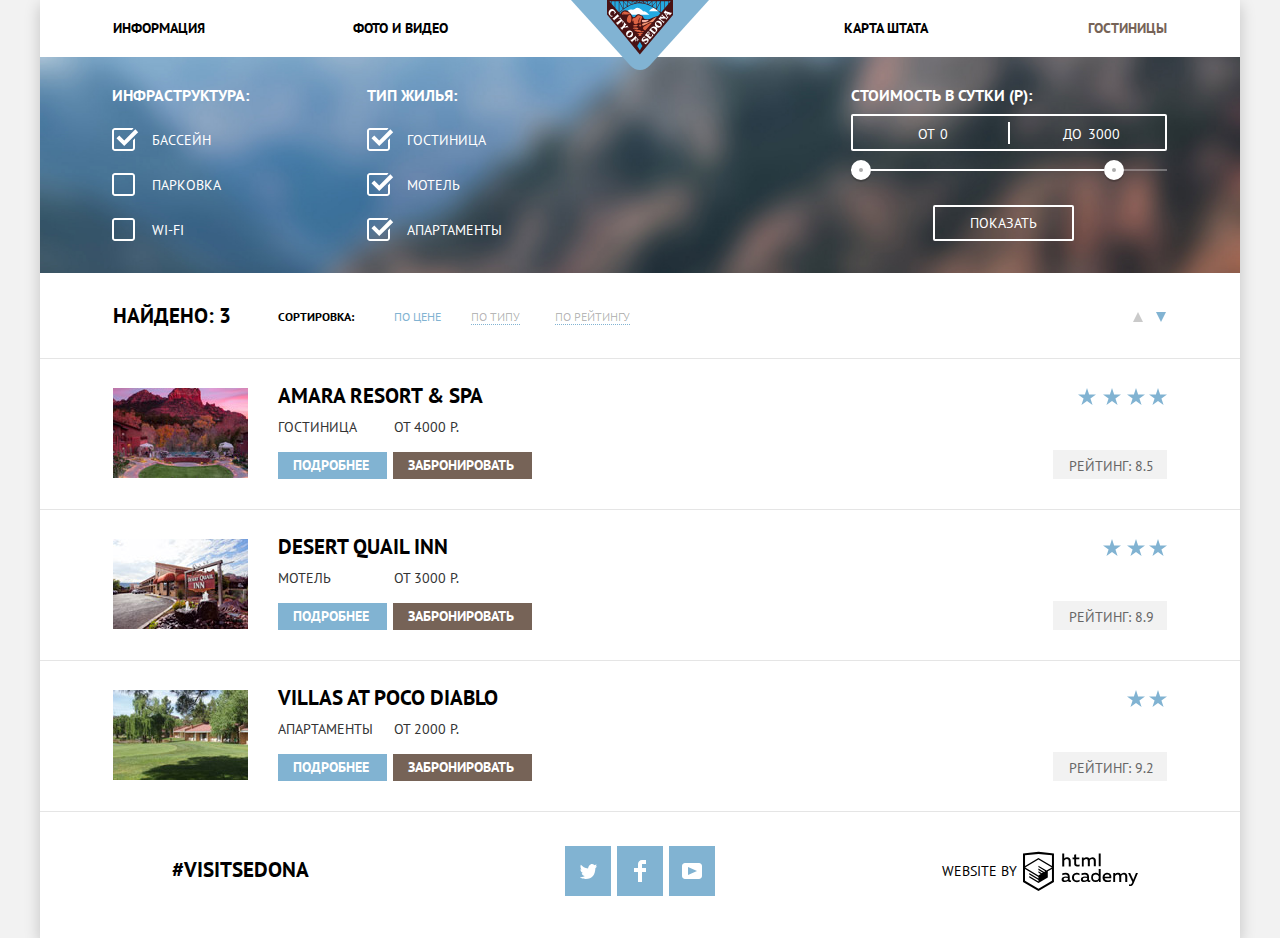
==== commit d07ae171: "Финал" ====
--- a/catalog.html
+++ b/catalog.html
@@ -215,7 +215,7 @@
       <footer class="footer">
         <div class="hashtag-wrapper">
           <span class="visually-hidden">Распространяйте хэштег</span>
-          <a class="hashtag" href="#">#Visitsedona</a>
+          <span class="hashtag">#Visitsedona</span>
         </div>
         <ul class="social-btn-list">
           <li class="social-btn-item">
--- a/css/style.min.css
+++ b/css/style.min.css
@@ -1 +1 @@
-.search-hotel-btn,body{font-family:"PT Sans",Arial,sans-serif;text-transform:uppercase}.reason-img,.search-hotel-popup label{-ms-grid-row-align:center;align-self:center}.chose-date,.search-btn,.search-hotel-btn,.show-btn,body{text-transform:uppercase}body{margin:0;padding:0;font-size:14px;font-weight:400;line-height:26px;color:#000;background-color:#f2f2f2}.container,.header{background-color:#fff}.catalog-body{line-height:21px}.visually-hidden:not(:focus):not(:active),input[type=checkbox].visually-hidden,input[type=radio].visually-hidden{position:absolute;width:1px;height:1px;margin:-1px;border:0;padding:0;white-space:nowrap;-webkit-clip-path:inset(100%);clip-path:inset(100%);clip:rect(0 0 0 0);overflow:hidden}a{text-decoration:none}.container{width:1200px;margin:0 auto;-webkit-box-shadow:0 5px 15px 0 rgba(0,1,1,.2);box-shadow:0 5px 15px 0 rgba(0,1,1,.2)}.header{max-width:1200px;position:relative;display:-webkit-box;display:-ms-flexbox;display:flex;z-index:1}.header-nav-list,.reason{display:-webkit-box;display:-ms-flexbox}.header-logo{position:absolute;z-index:1;left:530px}.header-nav{width:1200px;min-height:57px;font-weight:700;line-height:26px}.header-nav-list{margin:15px 0 12px;padding:0;display:flex;list-style:none}.header-nav-item{width:240px}.header-nav-phrase.active{color:#766357;cursor:pointer}.header-nav-phrase:focus,.header-nav-phrase:hover{color:#81b3d2;outline:0}.header-nav-phrase:active{color:rgba(0,0,0,.3)}.header li:nth-child(1){margin-left:73px}.header li:nth-child(2){margin-right:48px}.header li:nth-child(3){text-align:right;margin-left:48px}.header li:nth-child(4){text-align:right;margin-right:73px}.header-nav a{color:#000}.img-background-mask{bottom:0;position:absolute;z-index:1}.img-background-wrapper{position:relative;background:url(../img/background.jpg) top center no-repeat #abbecb;min-height:508px}.img-background-wrapper:after{content:"";position:absolute;bottom:.5px;background:url(../img/polygon.svg) center bottom no-repeat;z-index:1;height:57px;width:1200px}.img-welcome{position:absolute;left:50%;margin-left:-230px;top:76px;z-index:1}.info-wrapper{margin:0 auto;padding-top:60px;width:570px;text-align:center}.info-wrapper-about{position:relative;background-color:#fff;z-index:1;padding-bottom:50px}.reason,.reason-content{background-color:#81b3d2}.info-wrapper h1{margin:0 0 27px;font-size:21px;font-weight:700}.info-wrapper p{margin:0}.info-wrapper p,.reason.list p,.recommended-wrapper p{color:#333}.reason{display:flex;color:#fff}.reason-list,.recommended{display:-webkit-box;display:-ms-flexbox}.reason-content{text-align:center;-webkit-box-sizing:border-box;box-sizing:border-box;padding-top:45px;width:400px;padding-left:49px;padding-right:49px}.reason-content p,.reason-content span{line-height:21px}.reason-content p{margin:19px 0 41px}.reason-content h2{padding-left:75px;padding-right:76px}.recommended-wrapper p{padding-left:55px;padding-right:55px;line-height:21px}.reason-img{line-height:0;font-size:0;-ms-flex-item-align:center}.reason-img img{max-width:100%;height:auto}.recommended{display:flex;margin-top:57px}.recommended-wrapper{position:relative;padding-top:105px;text-align:center;width:400px}.recommended-wrapper:before{content:"";position:absolute;top:0}.recommended-wrapper:nth-child(1):before{background-image:url(../img/icon-1.svg);width:75px;height:72px;left:160px}.recommended-wrapper:nth-child(2):before{background-image:url(../img/icon-3.svg);width:74px;height:70px;left:162px}.recommended-wrapper:nth-child(3):before{background-image:url(../img/icon-2.svg);width:64px;height:76px;left:168px}.recommended-content{margin:0;padding:0}.reason.second{-webkit-box-orient:horizontal;-webkit-box-direction:reverse;-ms-flex-direction:row-reverse;flex-direction:row-reverse;margin-top:68px}.reason h2,.recommended-wrapper h2{margin:0 0 22px;font-size:21px;font-weight:700;line-height:21px}.reason-list{display:flex;color:#000}.reason-list p{padding-left:70px;padding-right:70px}.reason-content-item:nth-child(2) p{padding-left:60px;padding-right:60px}.reason-content-item{text-align:center;padding-top:45px;padding-bottom:55px;width:400px;background-color:#eee}.reason-content-item h2{line-height:21px;margin:0 0 23px;padding-left:130px;padding-right:130px}.reason-content-item p{margin:14px 0 0}.search-hotel{padding-top:50px;display:-webkit-box;display:-ms-flexbox;display:flex;-webkit-box-orient:vertical;-webkit-box-direction:normal;-ms-flex-direction:column;flex-direction:column;-webkit-box-pack:center;-ms-flex-pack:center;justify-content:center;text-align:center}.catalog-item-info,.search-hotel-popup{-ms-flex-direction:column;-webkit-box-orient:vertical;-webkit-box-direction:normal}.search-hotel h3{margin:0 0 22px;font-size:30px;font-weight:700;line-height:36px}.search-hotel p{margin:0;color:#333;line-height:24px}.search-hotel-info{padding-left:313px;padding-right:313px}.search-hotel a{font-size:21px;font-weight:700;color:#fff}.search-hotel-btn-wrapper{position:relative;margin:50px auto auto;-webkit-box-sizing:border-box;box-sizing:border-box;width:571px;min-height:84px;background-color:#766357}.chose-date,.increase{border:0;min-height:38px}.search-hotel-btn{font-size:21px;font-weight:700;width:100%;color:#fff;border:0;background-color:#766357;padding-top:29px;padding-bottom:31px;cursor:pointer}.search-hotel-btn:focus,.search-hotel-btn:hover{background-color:#604e43;outline:0}.search-hotel-btn:active{background-color:#503e33;color:rgba(255,255,255,.3)}.decrease,.increase{color:#a9a9a9;cursor:pointer}.chose-date{-webkit-user-select:none;-moz-user-select:none;-ms-user-select:none;user-select:none;font:inherit;-webkit-box-sizing:border-box;box-sizing:border-box;width:345px;margin:0;padding:6px 0 6px 12px;background-color:#f2f2f2;outline:0}.chose-date::-ms-clear{display:none;width:0;height:0}.chose-date::-ms-reveal{display:none;width:0;height:0}.chose-date:hover,.chose-number:hover{background-color:#ebebeb}.chose-date:focus,.chose-number:focus{background-color:#fff;-webkit-box-shadow:inset 0 0 0 2px #e5e5e5;box-shadow:inset 0 0 0 2px #e5e5e5;outline:0}.chose-wrapper{display:-webkit-box;display:-ms-flexbox;display:flex}.calendar-icon{position:absolute;width:21px;height:22px;border:0;top:7px;bottom:0;right:0;margin:0;padding:0 10px 0 0;background-color:transparent;cursor:pointer;fill:#cacaca}.calendar-icon:focus,.calendar-icon:hover{fill:#000;outline:0}.calendar-icon:active{fill:#81b3d2;outline:0}.chose-wrapper:nth-child(1){margin-top:55px}.chose-wrapper:nth-child(2){margin-top:29px}.search-hotel-popup-wrapper,.show{position:absolute;left:0;z-index:1;min-width:571px;margin:0 auto;font-weight:700;right:0}.search-hotel-popup-wrapper{display:none}.show{display:block}.chose-date-wrapper,.increase{position:relative}.search-hotel-popup{text-align:start;display:-webkit-box;display:-ms-flexbox;display:flex;padding-left:55px;padding-right:55px;background-color:#fff;flex-direction:column;z-index:2;-webkit-box-shadow:0 7px 15px rgba(0,1,1,.15);box-shadow:0 7px 15px rgba(0,1,1,.15)}.search-hotel-popup-wrapper.show{-webkit-animation:popupshow .6s forwards;animation:popupshow .6s forwards;z-index:2}@-webkit-keyframes popupshow{0%{-webkit-transform:translateY(-90%);transform:translateY(-90%);opacity:0;-ms-filter:"progid:DXImageTransform.Microsoft.Alpha(Opacity=0)"}100%{-webkit-transform:translateY(0);transform:translateY(0);opacity:1;-ms-filter:"progid:DXImageTransform.Microsoft.Alpha(Opacity=100)"}}@keyframes popupshow{0%{-webkit-transform:translateY(-90%);transform:translateY(-90%);opacity:0;-ms-filter:"progid:DXImageTransform.Microsoft.Alpha(Opacity=0)"}100%{-webkit-transform:translateY(0);transform:translateY(0);opacity:1;-ms-filter:"progid:DXImageTransform.Microsoft.Alpha(Opacity=100)"}}.search-hotel-popup label{-ms-flex-item-align:center;text-align:left;line-height:21px;width:115px;-webkit-box-sizing:border-box;box-sizing:border-box;padding-left:3px}.search-hotel-popup input{font-weight:700}.increase{width:38px;background-color:#f2f2f2}.decrease::before,.increase::after,.increase::before{content:"";position:absolute;top:50%;left:50%;background-color:#a9a9a9}.decrease::before,.increase::before{margin-left:-6px;margin-top:-1px;width:11px;height:3px}.increase::after{margin-left:-2px;margin-top:-5px;width:3px;height:11px}.decrease,.filter-checkbox,.social-btn,c .filter-option{position:relative}.chose-number,.decrease{min-height:38px;width:38px;border:0}.decrease{background-color:#f2f2f2}.decrease:focus,.decrease:hover,.increase:focus,.increase:hover{outline:0}.decrease:focus::before,.decrease:hover::before,.increase:focus::after,.increase:focus::before,.increase:hover::after,.increase:hover::before{background-color:#000;outline:0}.decrease:active::before,.increase:active::after,.increase:active::before{background-color:#81b3d2}.chose-people-wrapper{margin-top:30px;display:-webkit-box;display:-ms-flexbox;display:flex}.copyright,.footer{display:-webkit-box}.chose-number-wrapper{display:-webkit-box;display:-ms-flexbox;display:flex;position:relative}.copyright,.footer{display:-ms-flexbox}.chose-number{-webkit-user-select:none;-moz-user-select:none;-ms-user-select:none;user-select:none;-webkit-box-sizing:border-box;box-sizing:border-box;text-align:center;margin:0;padding:0;background-color:#f2f2f2}.search-btn{background-color:#81b3d2;border:0;margin-top:55px;margin-bottom:55px;padding-top:14px;padding-bottom:20px;font-size:21px;color:#fff;font-weight:700;cursor:pointer}.search-btn:focus,.search-btn:hover{background-color:#669ec0;outline:0}.search-btn:active{background-color:#5496bd;color:rgba(255,255,255,.3)}.chose-people-wrapper label:nth-of-type(2){-webkit-box-sizing:border-box;box-sizing:border-box;text-align:end;text-align:right;padding-right:25px}.footer{display:flex;-webkit-box-align:center;-ms-flex-align:center;align-items:center;padding-top:34px;padding-bottom:42px}.copyright{width:400px;display:flex;-webkit-box-sizing:border-box;box-sizing:border-box;-webkit-box-align:center;-ms-flex-align:center;align-items:center;-webkit-box-pack:center;-ms-flex-pack:center;justify-content:center}.social-btn,.social-btn-list{display:-webkit-box;display:-ms-flexbox}.copyright span{padding-right:6px}.hashtag-wrapper{-webkit-box-sizing:border-box;box-sizing:border-box;width:400px;text-align:center}.hashtag{font-size:21px;font-weight:700;color:#000}.social-btn-list{width:400px;margin:0;padding:0;display:flex;-webkit-box-pack:center;-ms-flex-pack:center;justify-content:center;list-style:none}.social-btn-item{background-color:#81b3d2}.social-btn-item:first-child,.social-btn-item:nth-child(2){margin-right:6px}.social-btn{display:flex;-webkit-box-pack:center;-ms-flex-pack:center;justify-content:center;-webkit-box-align:center;-ms-flex-align:center;align-items:center;width:46px;height:50px}.social-btn.facebook:active,.social-btn.twitter:active,.social-btn.youtube:active{opacity:.3;-ms-filter:"progid:DXImageTransform.Microsoft.Alpha(Opacity=30)"}.social-btn-item:hover,.social-btn.facebook:focus,.social-btn.twitter:focus,.social-btn.youtube:focus{background-color:#669ec0;outline:0}.social-btn-item:active{background-color:#5496bd}.social-icon{fill:#fff}.map{width:1200px;height:593px;background:url(../img/map.png) center center no-repeat #7293b6}.map-iframe{border:0;overflow:hidden}.htmlacademy{vertical-align:middle;fill:#000}.htmlacademy:focus,.htmlacademy:hover{fill:#81b3d2;outline:0}.htmlacademy:active{fill:#bdbbbc}footer.index{margin-top:-118px;background-color:#fff;opacity:.9;-ms-filter:"progid:DXImageTransform.Microsoft.Alpha(Opacity=90)"}.filters{background-image:url(../img/filter-background.jpg);background-size:100% auto;background-position:center;background-color:#3d4e57;padding-top:28px;padding-bottom:30px}.filter{display:-webkit-box;display:-ms-flexbox;display:flex}.filter fieldset{border:0;margin:0;padding:0}.filter-wrapper-first{padding-left:72px;min-width:240px}.filter-wrapper-second{-webkit-box-sizing:border-box;box-sizing:border-box;padding-left:15px;min-width:240px}.filter-wrapper-first ul,.filter-wrapper-second ul{margin:0;padding:0}.filter legend{margin-bottom:8px;font-size:16px;font-weight:700;color:#fff}.filter ul{list-style:none;margin-top:18px}.filter-option label{color:#fff}.filter-checkbox{padding-left:40px;-webkit-user-select:none;-moz-user-select:none;-ms-user-select:none;user-select:none}.filter-checkbox::before,.filter-input:checked:disabled+.filter-checkbox::before,.filter-input:checked~.filter-checkbox::before,.filter-input:disabled+.filter-checkbox::before{position:absolute;left:0;top:-5px;height:23px;content:""}.filter-checkbox::before{width:23px;background-image:url(../img/checkbox-off.svg)}.filter-input:checked~.filter-checkbox::before{width:27px;background-image:url(../img/checkbox-on.svg)}.filter-input:focus+label{font-weight:700}.filter-option:nth-child(2),.filter-option:nth-child(3){margin-top:24px}.filter-input:disabled+.filter-checkbox::before{width:23px;background-image:url(../img/disable-checkbox-off.svg)}.filter-input:checked:disabled+.filter-checkbox::before{width:27px;background-image:url(../img/disable-checkbox-on.svg)}.multiply-filter{margin:0;padding:0;border:0}.price-controls{position:relative;height:36px;margin-bottom:18px;font-size:0;border:2px solid #fff;border-radius:2px}.price-controls:after{content:"";position:absolute;top:50%;left:50%;width:2px;height:22px;background:#fff;-webkit-transform:translate(-50%,-50%);-ms-transform:translate(-50%,-50%);transform:translate(-50%,-50%)}.price-controls label{display:inline-block;font-size:14px;line-height:34px;vertical-align:top;cursor:pointer;color:#fff}.price-controls .min-price{width:90px;padding-left:65px}.price-controls .max-price{padding-left:55px}.price-controls input{width:50px;min-height:30px;margin:0;color:inherit;font:inherit;background:0 0;border:none}.toggle{position:absolute;top:-9px}.toggle:hover{background:#1c4f80}.toggle.toggle-min{left:0}.toggle.toggle-max{left:80%}.toggle.toggle-max:focus,.toggle.toggle-max:hover,.toggle.toggle-min:focus,.toggle.toggle-min:hover{-webkit-transform:scale(1.1,1.1);-ms-transform:scale(1.1,1.1);transform:scale(1.1,1.1);outline:0}.range-filter{width:330px;-webkit-box-sizing:border-box;box-sizing:border-box;margin-left:auto;margin-right:73px;padding-left:14px;color:#fff}.range-controls{position:relative;margin-bottom:34px}.range-controls .scale{height:2px;background:rgba(255,255,255,.3)}.range-controls .bar{width:80%;height:2px;background:#fff}.toggle{width:4px;height:4px;background:#ababab;border:8px solid #fff;border-radius:50%;-webkit-box-shadow:0 2px 1px 0 rgba(0,1,1,.2);box-shadow:0 2px 1px 0 rgba(0,1,1,.2);cursor:pointer}.show-btn{display:block;margin:0 93px 0 auto;padding:6px 35px;font-size:14px;line-height:20px;color:#fff;background:0 0;border:2px solid #fff;border-radius:2px;cursor:pointer}.sort-btn-list,.sort-wrapper{display:-webkit-box;display:-ms-flexbox}.catalog h3,.sort-wrapper h3{font-size:21px;line-height:26px;font-weight:700}.show-btn:hover{color:#000;background:#fff}.sort-wrapper{display:flex;position:relative;-webkit-box-align:center;-ms-flex-align:center;align-items:center;margin:30px 73px 29px}.sort-wrapper h3{margin:0;padding-right:47px}.sort-phrase{padding-right:40px;font-weight:700}.catalog-sorting,.sort-btn{font-size:12px;line-height:18px}.sort-btn-list{margin:0;padding:0;display:flex;list-style:none}.sort-btn{color:rgba(0,0,0,.3);border-bottom:1px dotted #81b3d2}.sort-btn:focus,.sort-btn:hover{color:#81b3d2;outline:0}.sort-btn:active{color:#000;border-color:transparent}.sort-btn-item:nth-child(1){padding-right:30px}.sort-btn-item:nth-child(2){padding-right:35px}.sort-btn.active{color:#81b3d2;border-bottom:none}.sort-triangle-list{position:absolute;display:-webkit-box;display:-ms-flexbox;display:flex;right:0;top:-5px;list-style:none}.sort-triangle-down,.sort-triangle-up{position:relative;width:11px;height:10px}.sort-triangle-up{margin-right:12px;display:block}.sort-triangle-down{display:block}.sort-triangle-down::before,.sort-triangle-up::before,.sort-triangle-up:active::before,.sort-triangle-up:hover::before{content:"";position:absolute;display:block;border-left:5.5px solid transparent;border-right:5.5px solid transparent}.sort-triangle-up::before{border-bottom:10px solid #cacaca}.sort-triangle-down::before{border-top:10px solid #81b3d2}.sort-triangle-up:hover::before{border-bottom:10px solid #000}.sort-triangle-up:active::before{border-bottom:10px solid #81b3d2}.catalog-list{margin:0;padding:0;list-style:none}.catalog-item{border-bottom:1px solid #e5e5e5;padding:29px 73px 30px}.catalog-item:nth-child(1){border-top:1px solid #e5e5e5}.catalog-list article{display:-webkit-box;display:-ms-flexbox;display:flex}.catalog-list h1{font-size:21px;font-weight:700;line-height:26px}.catalog-item-name{color:#000}.catalog-item-name:focus,.catalog-item-name:hover{color:#81b3d2;outline:0}.catalog-item-name:active{color:rgba(0,0,0,.3)}.catalog-item-info{display:-webkit-box;display:-ms-flexbox;display:flex;flex-direction:column;-webkit-box-pack:justify;-ms-flex-pack:justify;justify-content:space-between;min-width:700px;margin-left:30px}.catalog-item-info h1{margin:-5px 0 0;padding:0}.catalog-item-phrase-price,.reserve-btn{margin-left:6px}.catalog-item-img{min-width:135px;line-height:0;font-size:0}.catalog-item-img img{max-width:100%;height:auto}.catalog-item-info span{color:#333}.catalog-item-info-wrapper{display:-webkit-box;display:-ms-flexbox;display:flex;padding-top:7px}.catalog-item-phrase-housing{min-width:110px}.catalog-btn-info-wrapper{display:-webkit-box;display:-ms-flexbox;display:flex;margin-top:14px}.detail-btn,.reserve-btn{cursor:pointer;font-weight:700;color:#fff;padding:3px 18px 3px 15px}.detail-btn{background-color:#81b3d2}.detail-btn:focus,.detail-btn:hover{background-color:#669ec0;outline:0}.detail-btn:active{background-color:#5496bd;color:rgba(255,255,255,.3)}.reserve-btn{background-color:#766357}.reserve-btn:focus,.reserve-btn:hover{background-color:#604e43;outline:0}.reserve-btn:active{background-color:#503e33;color:rgba(255,255,255,.3)}.catalog-item-rating{display:-webkit-box;display:-ms-flexbox;display:flex;-webkit-box-orient:vertical;-webkit-box-direction:normal;-ms-flex-direction:column;flex-direction:column;position:relative;margin-left:auto;min-width:112px}.catalog-item-rating-star{display:-webkit-box;display:-ms-flexbox;display:flex;-webkit-box-orient:horizontal;-webkit-box-direction:reverse;-ms-flex-direction:row-reverse;flex-direction:row-reverse}.rating-star{width:18px;height:17px;margin-right:4px;font-size:0;background-image:url(../img/star.svg)}.rating-star:nth-child(1){margin-right:0}.rating-star:nth-child(3){margin-right:6px}.rating-star:nth-child(4){margin-right:7px}.rating{margin-top:45px;background-color:#f2f2f2;color:#666;padding:6px 13px 2px 16px}+.search-hotel-btn,body{font-family:"PT Sans",Arial,sans-serif;text-transform:uppercase}.reason-img,.search-hotel-popup label{-ms-grid-row-align:center;align-self:center}.chose-date,.search-btn,.search-hotel-btn,.show-btn,body{text-transform:uppercase}body{margin:0;padding:0;font-size:14px;font-weight:400;line-height:26px;color:#000;background-color:#f2f2f2}.container,.header{background-color:#fff}.catalog-body{line-height:21px}.visually-hidden:not(:focus):not(:active),input[type=checkbox].visually-hidden,input[type=radio].visually-hidden{position:absolute;width:1px;height:1px;margin:-1px;border:0;padding:0;white-space:nowrap;-webkit-clip-path:inset(100%);clip-path:inset(100%);clip:rect(0 0 0 0);overflow:hidden}a{text-decoration:none}.container{width:1200px;margin:0 auto;-webkit-box-shadow:0 5px 15px 0 rgba(0,1,1,.2);box-shadow:0 5px 15px 0 rgba(0,1,1,.2)}.header{max-width:1200px;position:relative;display:-webkit-box;display:-ms-flexbox;display:flex;z-index:1}.header-nav-list,.reason{display:-webkit-box;display:-ms-flexbox}.header-logo{position:absolute;z-index:1;left:530px}.header-nav{width:1200px;min-height:57px;font-weight:700;line-height:26px}.header-nav-list{margin:15px 0 12px;padding:0;display:flex;list-style:none}.header-nav-item{width:240px}.header-nav-phrase.active{color:#766357;cursor:pointer}.header-nav-phrase:focus,.header-nav-phrase:hover{color:#81b3d2;outline:0}.header-nav-phrase:active{color:rgba(0,0,0,.3)}.header li:nth-child(1){margin-left:73px}.header li:nth-child(2){margin-right:48px}.header li:nth-child(3){text-align:right;margin-left:48px}.header li:nth-child(4){text-align:right;margin-right:73px}.header-nav a{color:#000}.img-background-mask{bottom:0;position:absolute;z-index:1}.img-background-wrapper{position:relative;background:url(../img/background.jpg) top center no-repeat #abbecb;min-height:508px}.img-background-wrapper:after{content:"";position:absolute;bottom:.5px;background:url(../img/polygon.svg) center bottom no-repeat;z-index:1;height:57px;width:1200px}.img-welcome{position:absolute;left:50%;margin-left:-230px;top:76px;z-index:1}.info-wrapper{margin:0 auto;padding-top:60px;width:570px;text-align:center}.info-wrapper-about{position:relative;background-color:#fff;z-index:1;padding-bottom:50px}.reason,.reason-content{background-color:#81b3d2}.info-wrapper h1{margin:0 0 27px;font-size:21px;font-weight:700}.info-wrapper p{margin:0}.info-wrapper p,.reason.list p,.recommended-wrapper p{color:#333}.reason{display:flex;color:#fff}.reason-list,.recommended{display:-webkit-box;display:-ms-flexbox}.reason-content{text-align:center;-webkit-box-sizing:border-box;box-sizing:border-box;padding-top:45px;width:400px;padding-left:49px;padding-right:49px}.reason-content p,.reason-content span{line-height:21px}.reason-content p{margin:19px 0 41px}.reason-content h2{padding-left:75px;padding-right:76px}.recommended-wrapper p{padding-left:55px;padding-right:55px;line-height:21px}.reason-img{line-height:0;font-size:0;-ms-flex-item-align:center}.reason-img img{max-width:100%;height:auto}.recommended{display:flex;margin-top:57px}.recommended-wrapper{position:relative;padding-top:105px;text-align:center;width:400px}.recommended-wrapper:before{content:"";position:absolute;top:0}.recommended-wrapper:nth-child(1):before{background-image:url(../img/icon-1.svg);width:75px;height:72px;left:160px}.recommended-wrapper:nth-child(2):before{background-image:url(../img/icon-3.svg);width:74px;height:70px;left:162px}.recommended-wrapper:nth-child(3):before{background-image:url(../img/icon-2.svg);width:64px;height:76px;left:168px}.recommended-content{margin:0;padding:0}.reason.second{-webkit-box-orient:horizontal;-webkit-box-direction:reverse;-ms-flex-direction:row-reverse;flex-direction:row-reverse;margin-top:68px}.reason h2,.recommended-wrapper h2{margin:0 0 22px;font-size:21px;font-weight:700;line-height:21px}.reason-list{display:flex;color:#000}.reason-list p{padding-left:70px;padding-right:70px}.reason-content-item:nth-child(2) p{padding-left:60px;padding-right:60px}.reason-content-item{text-align:center;padding-top:45px;padding-bottom:55px;width:400px;background-color:#eee}.reason-content-item h2{line-height:21px;margin:0 0 23px;padding-left:130px;padding-right:130px}.reason-content-item p{margin:14px 0 0}.search-hotel{padding-top:50px;display:-webkit-box;display:-ms-flexbox;display:flex;-webkit-box-orient:vertical;-webkit-box-direction:normal;-ms-flex-direction:column;flex-direction:column;-webkit-box-pack:center;-ms-flex-pack:center;justify-content:center;text-align:center}.catalog-item-info,.search-hotel-popup{-ms-flex-direction:column;-webkit-box-orient:vertical;-webkit-box-direction:normal}.search-hotel h3{margin:0 0 22px;font-size:30px;font-weight:700;line-height:36px}.search-hotel p{margin:0;color:#333;line-height:24px}.search-hotel-info{padding-left:313px;padding-right:313px}.search-hotel a{font-size:21px;font-weight:700;color:#fff}.search-hotel-btn-wrapper{position:relative;margin:50px auto auto;-webkit-box-sizing:border-box;box-sizing:border-box;width:571px;min-height:84px;background-color:#766357}.chose-date,.increase{border:0;min-height:38px}.search-hotel-btn{font-size:21px;font-weight:700;width:100%;color:#fff;border:0;background-color:#766357;padding-top:29px;padding-bottom:31px;cursor:pointer}.search-hotel-btn:focus,.search-hotel-btn:hover{background-color:#604e43;outline:0}.search-hotel-btn:active{background-color:#503e33;color:rgba(255,255,255,.3)}.decrease,.increase{color:#a9a9a9;cursor:pointer}.chose-date{-webkit-user-select:none;-moz-user-select:none;-ms-user-select:none;user-select:none;font:inherit;-webkit-box-sizing:border-box;box-sizing:border-box;width:345px;margin:0;padding:6px 0 6px 12px;background-color:#f2f2f2;outline:0}.chose-date::-ms-clear{display:none;width:0;height:0}.chose-date::-ms-reveal{display:none;width:0;height:0}.chose-date:hover,.chose-number:hover{background-color:#ebebeb}.chose-date:focus,.chose-number:focus{background-color:#fff;-webkit-box-shadow:inset 0 0 0 2px #e5e5e5;box-shadow:inset 0 0 0 2px #e5e5e5;outline:0}.chose-wrapper{display:-webkit-box;display:-ms-flexbox;display:flex}.calendar-icon{position:absolute;width:21px;height:22px;border:0;top:7px;bottom:0;right:0;margin:0;padding:0 10px 0 0;background-color:transparent;cursor:pointer;fill:#cacaca}.calendar-icon:focus,.calendar-icon:hover{fill:#000;outline:0}.calendar-icon:active{fill:#81b3d2;outline:0}.chose-wrapper:nth-child(1){margin-top:55px}.chose-wrapper:nth-child(2){margin-top:29px}.search-hotel-popup-wrapper,.show{position:absolute;left:0;z-index:1;min-width:571px;margin:0 auto;font-weight:700;right:0}.search-hotel-popup-wrapper{display:none}.show{display:block}.chose-date-wrapper,.increase{position:relative}.search-hotel-popup{text-align:start;display:-webkit-box;display:-ms-flexbox;display:flex;padding-left:55px;padding-right:55px;background-color:#fff;flex-direction:column;z-index:2;-webkit-box-shadow:0 7px 15px rgba(0,1,1,.15);box-shadow:0 7px 15px rgba(0,1,1,.15)}.search-hotel-popup-wrapper.show{-webkit-animation:popupshow .6s forwards;animation:popupshow .6s forwards;z-index:2}@-webkit-keyframes popupshow{0%{-webkit-transform:translateY(-90%);transform:translateY(-90%);opacity:0;-ms-filter:"progid:DXImageTransform.Microsoft.Alpha(Opacity=0)"}100%{-webkit-transform:translateY(0);transform:translateY(0);opacity:1;-ms-filter:"progid:DXImageTransform.Microsoft.Alpha(Opacity=100)"}}@keyframes popupshow{0%{-webkit-transform:translateY(-90%);transform:translateY(-90%);opacity:0;-ms-filter:"progid:DXImageTransform.Microsoft.Alpha(Opacity=0)"}100%{-webkit-transform:translateY(0);transform:translateY(0);opacity:1;-ms-filter:"progid:DXImageTransform.Microsoft.Alpha(Opacity=100)"}}.search-hotel-popup label{-ms-flex-item-align:center;text-align:left;line-height:21px;width:115px;-webkit-box-sizing:border-box;box-sizing:border-box;padding-left:3px}.search-hotel-popup input{font-weight:700}.increase{width:38px;background-color:#f2f2f2}.decrease::before,.increase::after,.increase::before{content:"";position:absolute;top:50%;left:50%;background-color:#a9a9a9}.decrease::before,.increase::before{margin-left:-6px;margin-top:-1px;width:11px;height:3px}.increase::after{margin-left:-2px;margin-top:-5px;width:3px;height:11px}.decrease,.filter-checkbox,.social-btn,c .filter-option{position:relative}.chose-number,.decrease{min-height:38px;width:38px;border:0}.decrease{background-color:#f2f2f2}.decrease:focus,.decrease:hover,.increase:focus,.increase:hover{outline:0}.decrease:focus::before,.decrease:hover::before,.increase:focus::after,.increase:focus::before,.increase:hover::after,.increase:hover::before{background-color:#000;outline:0}.decrease:active::before,.increase:active::after,.increase:active::before{background-color:#81b3d2}.chose-people-wrapper{margin-top:30px;display:-webkit-box;display:-ms-flexbox;display:flex}.copyright,.footer{display:-webkit-box}.chose-number-wrapper{display:-webkit-box;display:-ms-flexbox;display:flex;position:relative}.copyright,.footer{display:-ms-flexbox}.chose-number{-webkit-user-select:none;-moz-user-select:none;-ms-user-select:none;user-select:none;-webkit-box-sizing:border-box;box-sizing:border-box;text-align:center;margin:0;padding:0;background-color:#f2f2f2}.search-btn{background-color:#81b3d2;border:0;margin-top:55px;margin-bottom:55px;padding-top:14px;padding-bottom:20px;font-size:21px;color:#fff;font-weight:700;cursor:pointer}.search-btn:focus,.search-btn:hover{background-color:#669ec0;outline:0}.search-btn:active{background-color:#5496bd;color:rgba(255,255,255,.3)}.chose-people-wrapper label:nth-of-type(2){-webkit-box-sizing:border-box;box-sizing:border-box;text-align:end;text-align:right;padding-right:25px}.footer{display:flex;-webkit-box-align:center;-ms-flex-align:center;align-items:center;padding-top:34px;padding-bottom:42px}.copyright{width:400px;display:flex;-webkit-box-sizing:border-box;box-sizing:border-box;-webkit-box-align:center;-ms-flex-align:center;align-items:center;-webkit-box-pack:center;-ms-flex-pack:center;justify-content:center}.social-btn,.social-btn-list{display:-webkit-box;display:-ms-flexbox}.copyright span{padding-right:6px}.hashtag-wrapper{-webkit-box-sizing:border-box;box-sizing:border-box;width:400px;text-align:center}.hashtag{font-size:21px;font-weight:700;color:#000}.social-btn-list{width:400px;margin:0;padding:0;display:flex;-webkit-box-pack:center;-ms-flex-pack:center;justify-content:center;list-style:none}.social-btn-item{background-color:#81b3d2}.social-btn-item:first-child,.social-btn-item:nth-child(2){margin-right:6px}.social-btn{display:flex;-webkit-box-pack:center;-ms-flex-pack:center;justify-content:center;-webkit-box-align:center;-ms-flex-align:center;align-items:center;width:46px;height:50px}.social-btn.facebook:active,.social-btn.twitter:active,.social-btn.youtube:active{opacity:.3;-ms-filter:"progid:DXImageTransform.Microsoft.Alpha(Opacity=30)"}.social-btn-item:hover,.social-btn.facebook:focus,.social-btn.twitter:focus,.social-btn.youtube:focus{background-color:#669ec0;outline:0}.social-btn-item:active{background-color:#5496bd}.social-icon{fill:#fff}.map{width:1200px;height:593px;background:url(../img/map.png) center center no-repeat #7293b6}.map-iframe{border:0;overflow:hidden}.htmlacademy{vertical-align:middle;fill:#000}.htmlacademy:focus,.htmlacademy:hover{fill:#81b3d2;outline:0}.htmlacademy:active{fill:#bdbbbc}footer.index{margin-top:-118px;background-color:#fff;opacity:.9;-ms-filter:"progid:DXImageTransform.Microsoft.Alpha(Opacity=90)"}.filters{background-image:url(../img/filter-background.jpg);background-size:100% auto;background-position:center;background-color:#3d4e57;padding-top:28px;padding-bottom:32px}.filter{display:-webkit-box;display:-ms-flexbox;display:flex}.filter fieldset{border:0;margin:0;padding:0}.filter-wrapper-first{padding-left:72px;min-width:240px}.filter-wrapper-second{-webkit-box-sizing:border-box;box-sizing:border-box;padding-left:15px;min-width:240px}.filter-wrapper-first ul,.filter-wrapper-second ul{margin:0;padding:0}.filter legend{margin-bottom:8px;font-size:16px;font-weight:700;color:#fff}.filter ul{list-style:none;margin-top:16px}.filter-option label{color:#fff}.filter-checkbox{padding-left:40px;-webkit-user-select:none;-moz-user-select:none;-ms-user-select:none;user-select:none}.filter-checkbox::before,.filter-input:checked:disabled+.filter-checkbox::before,.filter-input:checked~.filter-checkbox::before,.filter-input:disabled+.filter-checkbox::before{position:absolute;left:0;top:-3px;height:23px;content:""}.filter-checkbox::before{width:23px;background-image:url(../img/checkbox-off.svg)}.filter-input:checked~.filter-checkbox::before{width:27px;background-image:url(../img/checkbox-on.svg)}.filter-input:focus+label{font-weight:700}.filter-option:nth-child(2),.filter-option:nth-child(3){margin-top:24px}.filter-input:disabled+.filter-checkbox::before{width:23px;background-image:url(../img/disable-checkbox-off.svg)}.filter-input:checked:disabled+.filter-checkbox::before{width:27px;background-image:url(../img/disable-checkbox-on.svg)}.multiply-filter{margin:0;padding:0;border:0}.price-controls{position:relative;height:33px;margin-bottom:18px;font-size:0;border:2px solid #fff;border-radius:2px}.price-controls:after{content:"";position:absolute;top:50%;left:50%;width:2px;height:22px;background:#fff;-webkit-transform:translate(-50%,-50%);-ms-transform:translate(-50%,-50%);transform:translate(-50%,-50%)}.price-controls label{display:inline-block;font-size:14px;line-height:34px;vertical-align:top;cursor:pointer;color:#fff}.price-controls .min-price{width:90px;padding-left:65px}.price-controls .max-price{padding-left:55px}.price-controls input{width:50px;min-height:30px;margin:0;color:inherit;font:inherit;background:0 0;border:none}.toggle{position:absolute;top:-9px}.toggle:hover{background:#1c4f80}.toggle.toggle-min{left:0}.toggle.toggle-max{left:80%}.toggle.toggle-max:focus,.toggle.toggle-max:hover,.toggle.toggle-min:focus,.toggle.toggle-min:hover{-webkit-transform:scale(1.1,1.1);-ms-transform:scale(1.1,1.1);transform:scale(1.1,1.1);outline:0}.range-filter{width:330px;-webkit-box-sizing:border-box;box-sizing:border-box;margin-left:auto;margin-right:73px;padding-left:14px;color:#fff}.range-controls{position:relative;margin-bottom:34px}.range-controls .scale{height:2px;background:rgba(255,255,255,.3)}.range-controls .bar{width:80%;height:2px;background:#fff}.toggle{width:4px;height:4px;background:#ababab;border:8px solid #fff;border-radius:50%;-webkit-box-shadow:0 2px 1px 0 rgba(0,1,1,.2);box-shadow:0 2px 1px 0 rgba(0,1,1,.2);cursor:pointer}.show-btn{display:block;margin:0 93px 0 auto;padding:6px 35px;font-size:14px;line-height:20px;color:#fff;background:0 0;border:2px solid #fff;border-radius:2px;cursor:pointer}.sort-btn-list,.sort-wrapper{display:-webkit-box;display:-ms-flexbox}.catalog h3,.sort-wrapper h3{font-size:21px;line-height:26px;font-weight:700}.show-btn:hover{color:#000;background:#fff}.sort-wrapper{display:flex;position:relative;-webkit-box-align:center;-ms-flex-align:center;align-items:center;margin:30px 73px 29px}.sort-wrapper h3{margin:0;padding-right:47px}.sort-phrase{padding-right:40px;font-weight:700}.catalog-sorting,.sort-btn{font-size:12px;line-height:18px}.sort-btn-list{margin:0;padding:0;display:flex;list-style:none}.sort-btn{color:rgba(0,0,0,.3);border-bottom:1px dotted #81b3d2}.sort-btn:focus,.sort-btn:hover{color:#81b3d2;outline:0}.sort-btn:active{color:#000;border-color:transparent}.sort-btn-item:nth-child(1){padding-right:30px}.sort-btn-item:nth-child(2){padding-right:35px}.sort-btn.active{color:#81b3d2;border-bottom:none}.sort-triangle-list{position:absolute;display:-webkit-box;display:-ms-flexbox;display:flex;right:0;top:-5px;list-style:none}.sort-triangle-down,.sort-triangle-up{position:relative;width:11px;height:10px}.sort-triangle-up{margin-right:12px;display:block}.sort-triangle-down{display:block}.sort-triangle-down::before,.sort-triangle-up::before,.sort-triangle-up:active::before,.sort-triangle-up:hover::before{content:"";position:absolute;display:block;border-left:5.5px solid transparent;border-right:5.5px solid transparent}.sort-triangle-up::before{border-bottom:10px solid #cacaca}.sort-triangle-down::before{border-top:10px solid #81b3d2}.sort-triangle-up:hover::before{border-bottom:10px solid #000}.sort-triangle-up:active::before{border-bottom:10px solid #81b3d2}.catalog-list{margin:0;padding:0;list-style:none}.catalog-item{border-bottom:1px solid #e5e5e5;padding:29px 73px 30px}.catalog-item:nth-child(1){border-top:1px solid #e5e5e5}.catalog-list article{display:-webkit-box;display:-ms-flexbox;display:flex}.catalog-list h1{font-size:21px;font-weight:700;line-height:26px}.catalog-item-name{color:#000}.catalog-item-name:focus,.catalog-item-name:hover{color:#81b3d2;outline:0}.catalog-item-name:active{color:rgba(0,0,0,.3)}.catalog-item-info{display:-webkit-box;display:-ms-flexbox;display:flex;flex-direction:column;-webkit-box-pack:justify;-ms-flex-pack:justify;justify-content:space-between;min-width:700px;margin-left:30px}.catalog-item-info h1{margin:-5px 0 0;padding:0}.catalog-item-phrase-price,.reserve-btn{margin-left:6px}.catalog-item-img{min-width:135px;line-height:0;font-size:0}.catalog-item-img img{max-width:100%;height:auto}.catalog-item-info span{color:#333}.catalog-item-info-wrapper{display:-webkit-box;display:-ms-flexbox;display:flex;padding-top:7px}.catalog-item-phrase-housing{min-width:110px}.catalog-btn-info-wrapper{display:-webkit-box;display:-ms-flexbox;display:flex;margin-top:14px}.detail-btn,.reserve-btn{cursor:pointer;font-weight:700;color:#fff;padding:3px 18px 3px 15px}.detail-btn{background-color:#81b3d2}.detail-btn:focus,.detail-btn:hover{background-color:#669ec0;outline:0}.detail-btn:active{background-color:#5496bd;color:rgba(255,255,255,.3)}.reserve-btn{background-color:#766357}.reserve-btn:focus,.reserve-btn:hover{background-color:#604e43;outline:0}.reserve-btn:active{background-color:#503e33;color:rgba(255,255,255,.3)}.catalog-item-rating{display:-webkit-box;display:-ms-flexbox;display:flex;-webkit-box-orient:vertical;-webkit-box-direction:normal;-ms-flex-direction:column;flex-direction:column;position:relative;margin-left:auto;min-width:112px}.catalog-item-rating-star{display:-webkit-box;display:-ms-flexbox;display:flex;-webkit-box-orient:horizontal;-webkit-box-direction:reverse;-ms-flex-direction:row-reverse;flex-direction:row-reverse}.rating-star{width:18px;height:17px;margin-right:4px;font-size:0;background-image:url(../img/star.svg)}.rating-star:nth-child(1){margin-right:0}.rating-star:nth-child(3){margin-right:6px}.rating-star:nth-child(4){margin-right:7px}.rating{margin-top:45px;background-color:#f2f2f2;color:#666;padding:6px 13px 2px 16px}